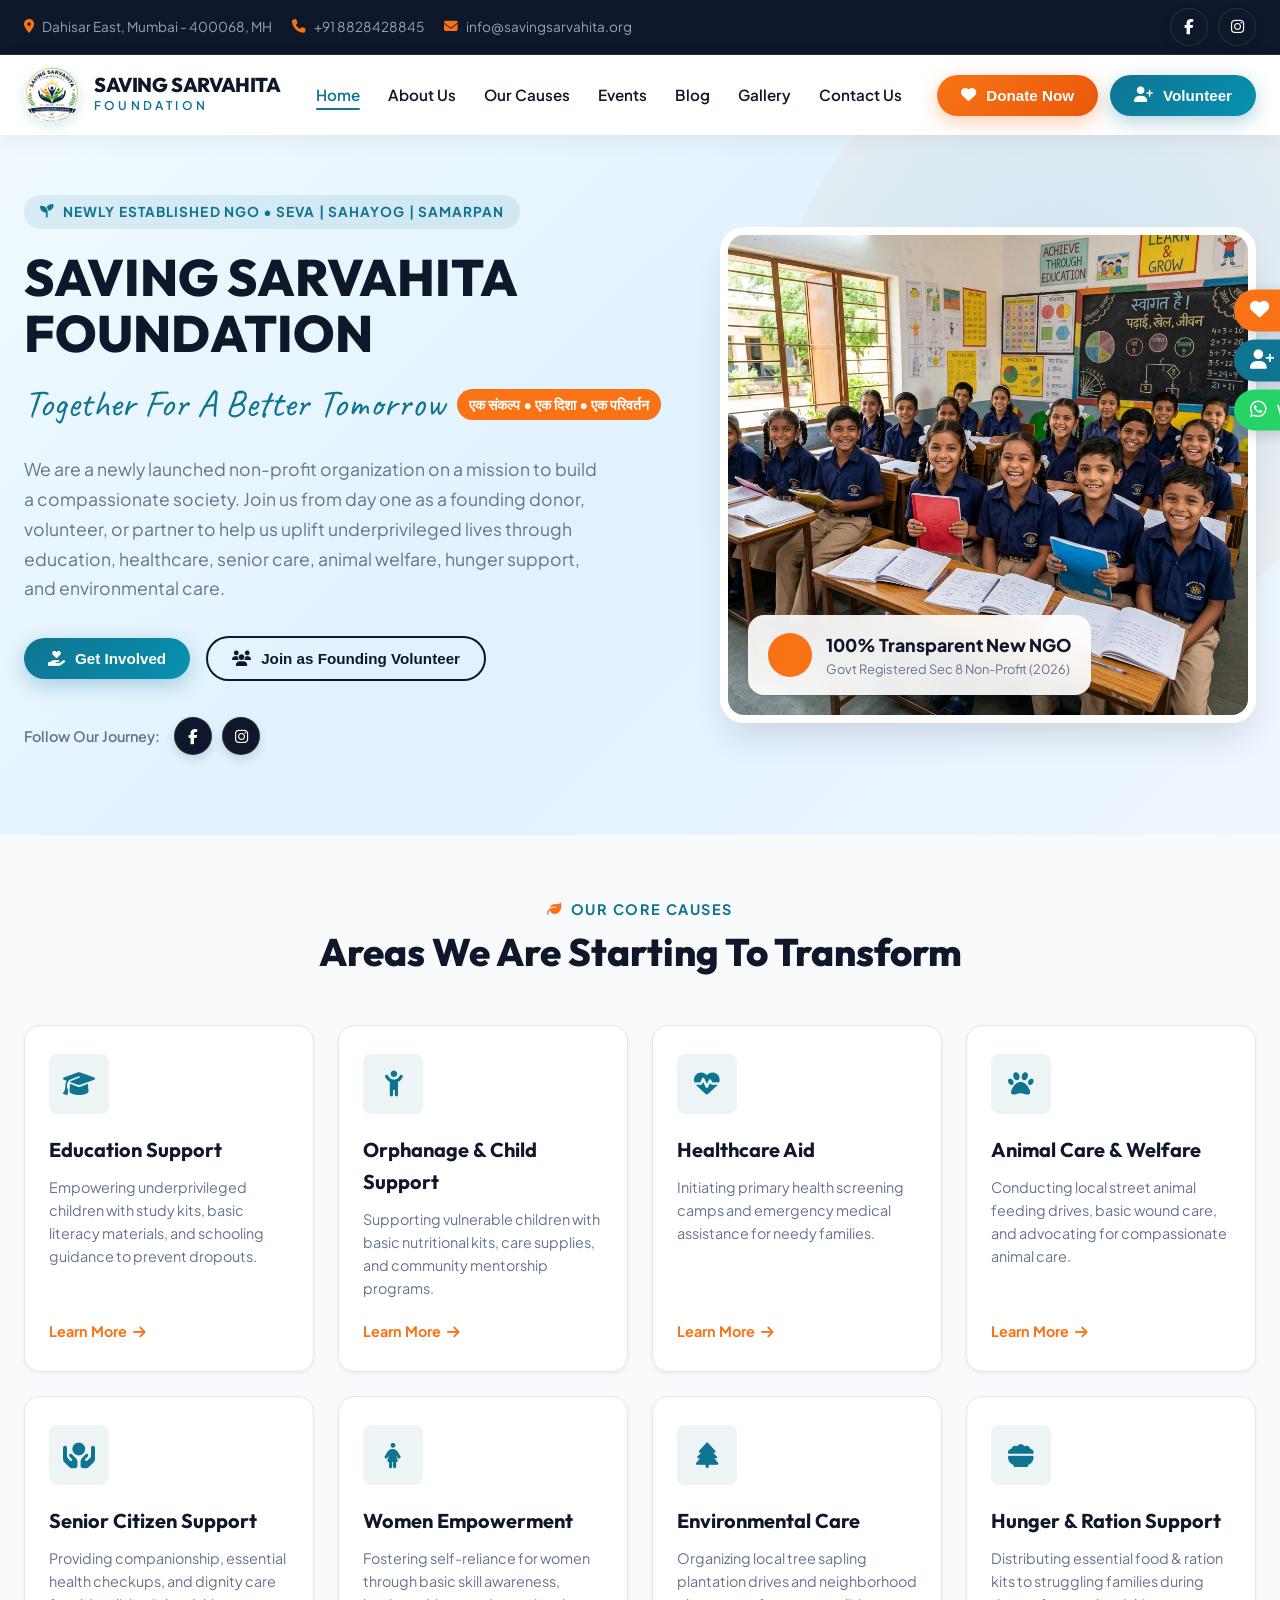
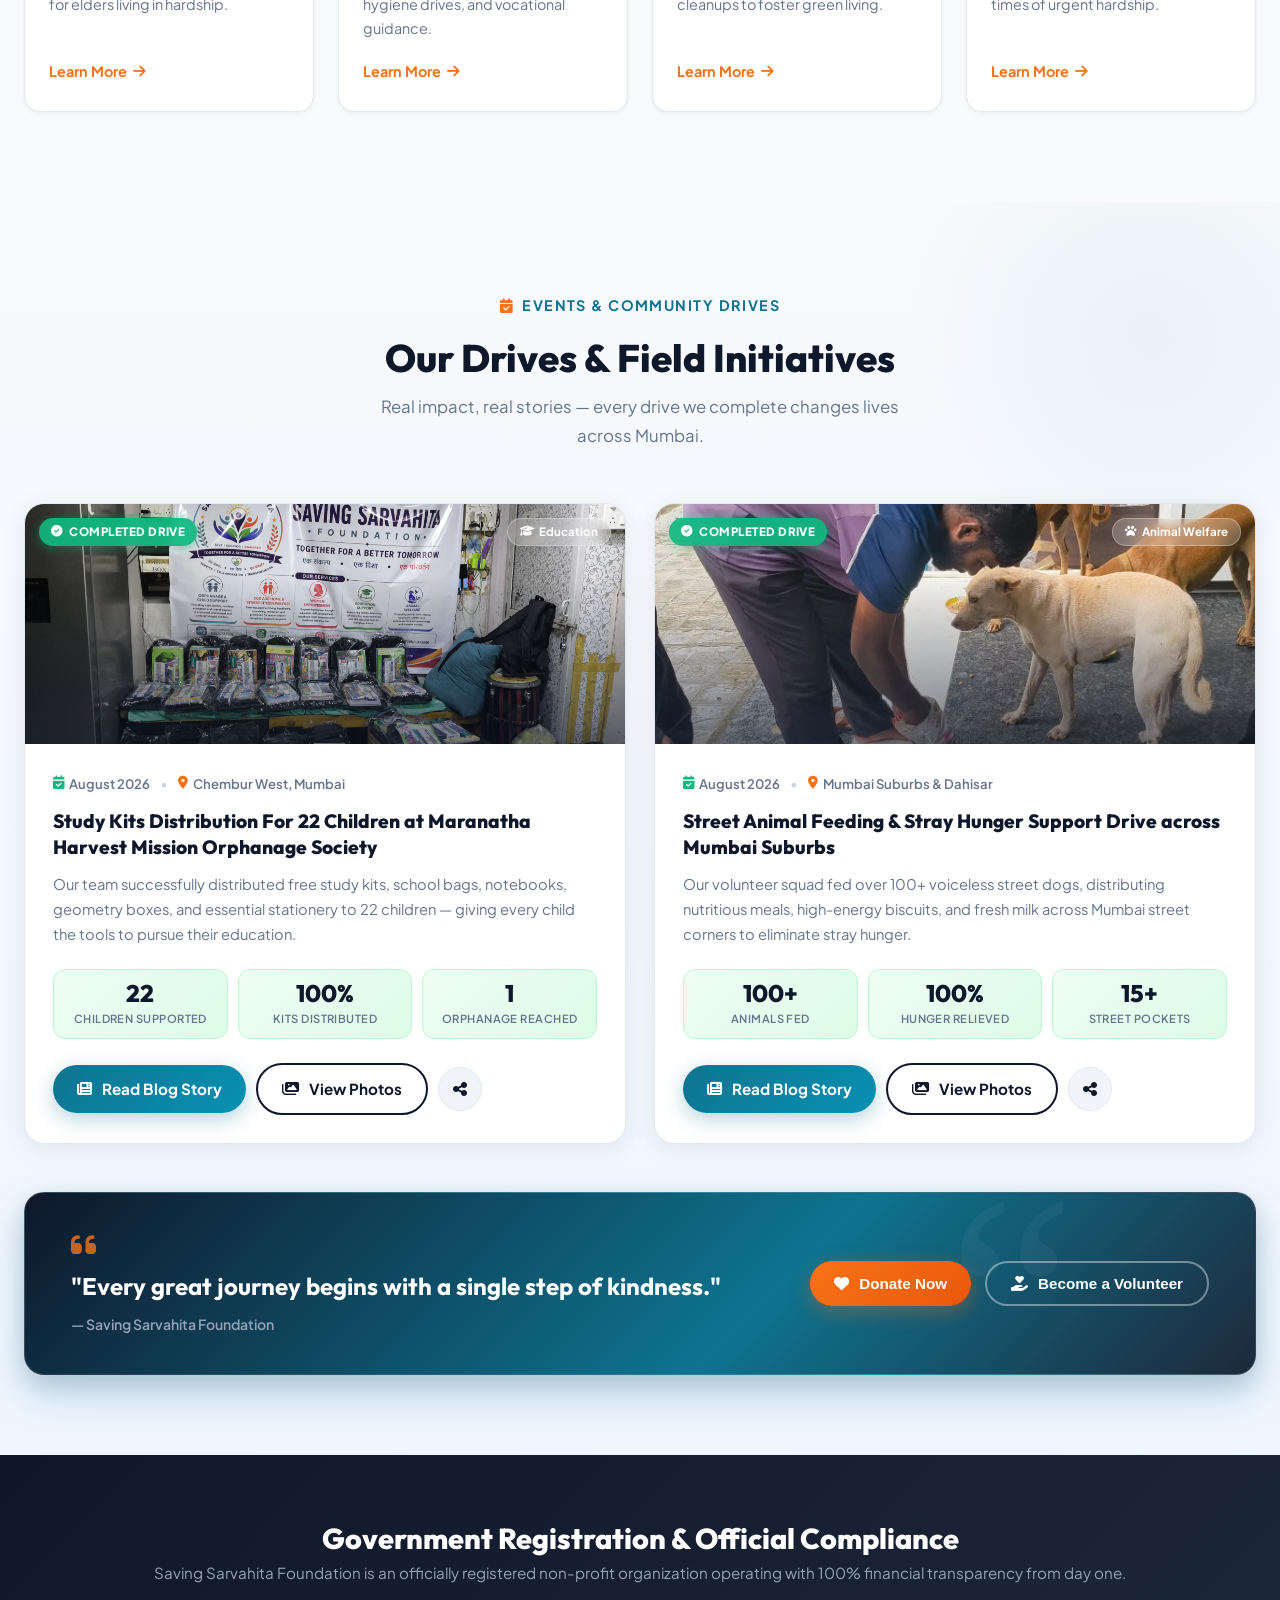
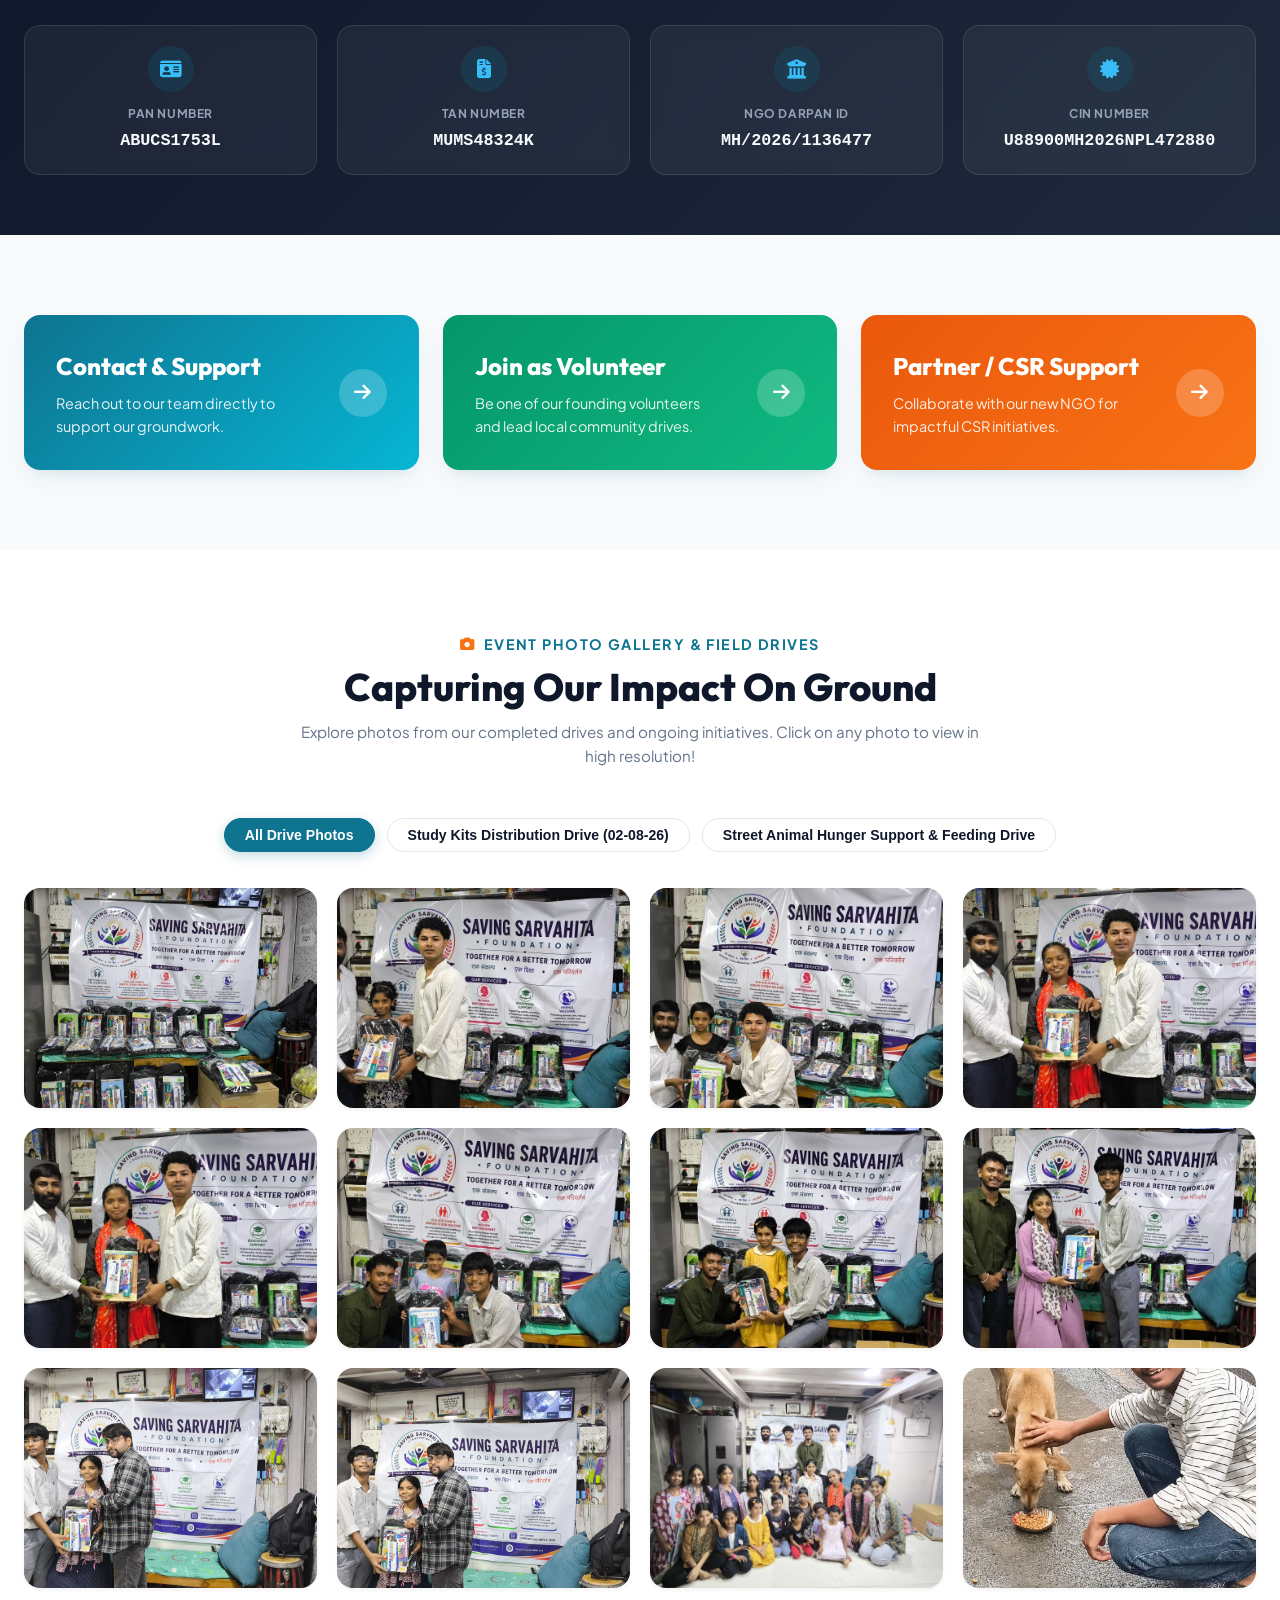
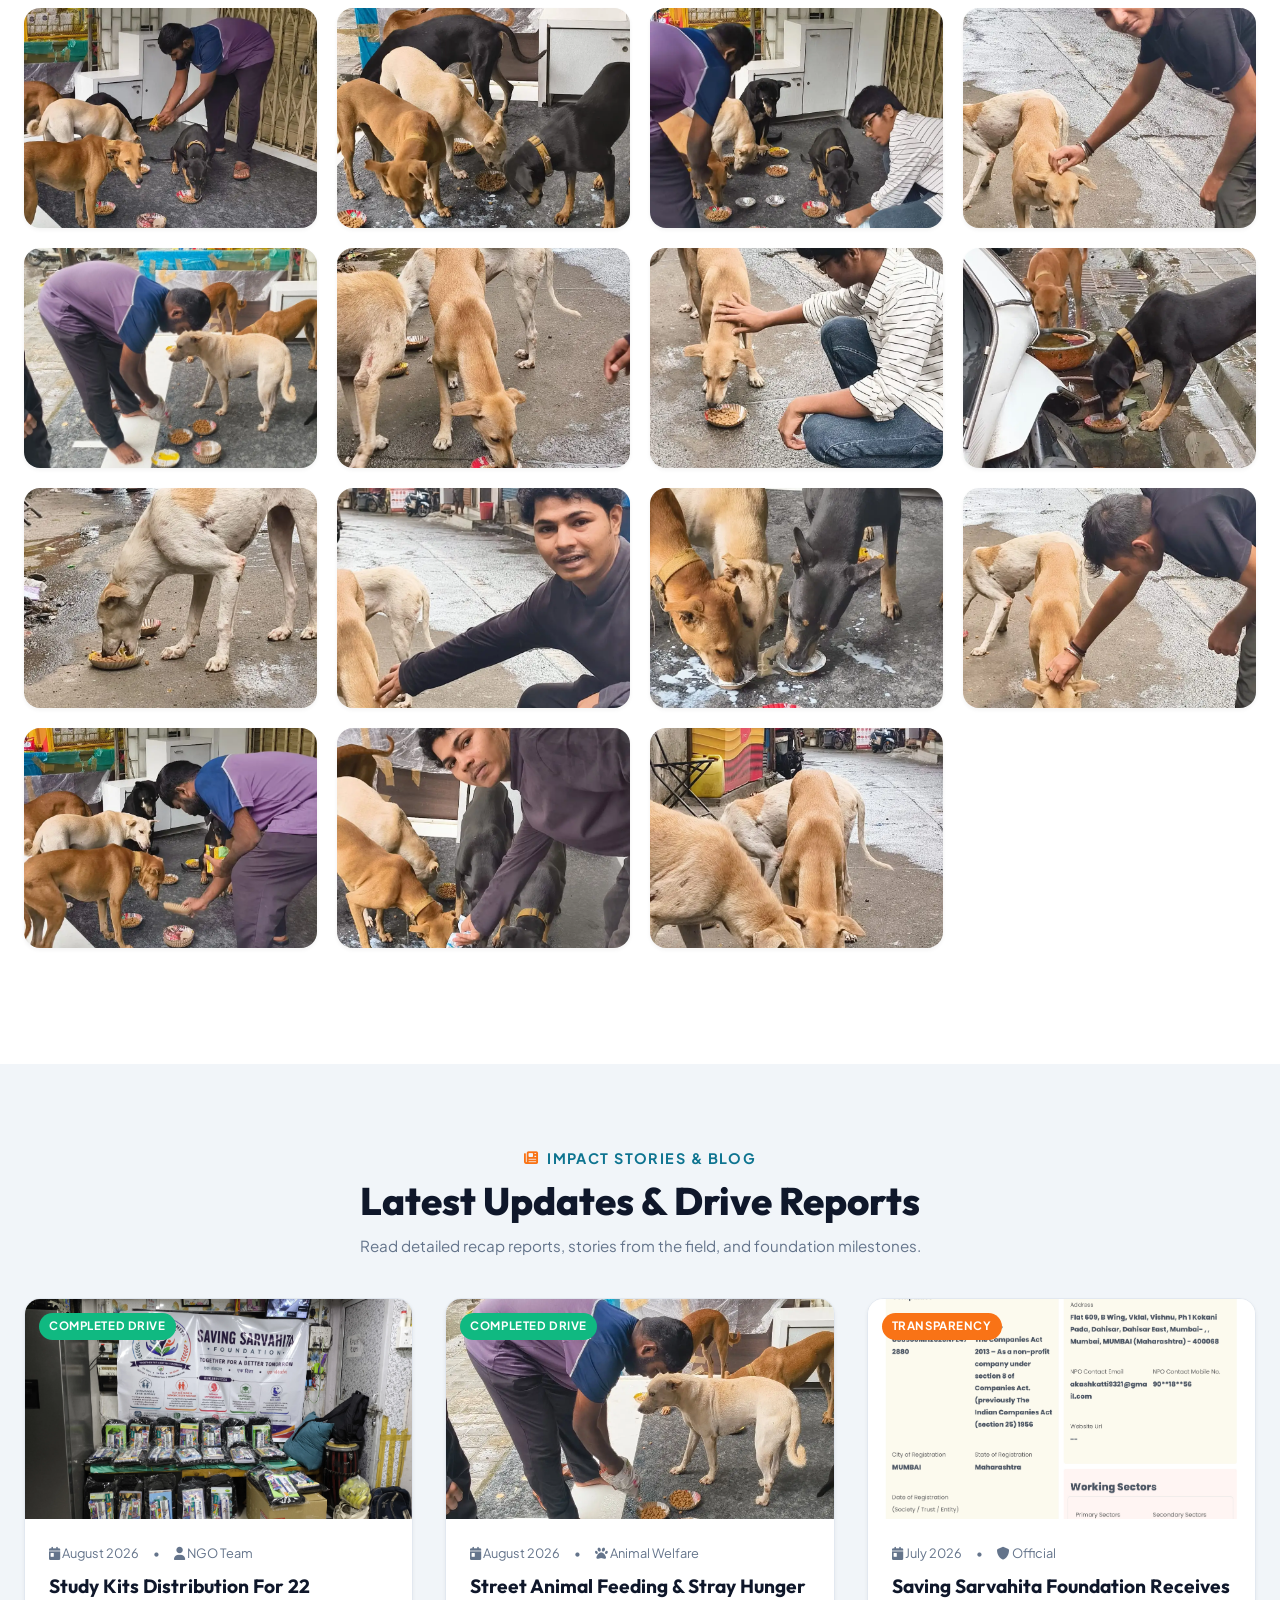
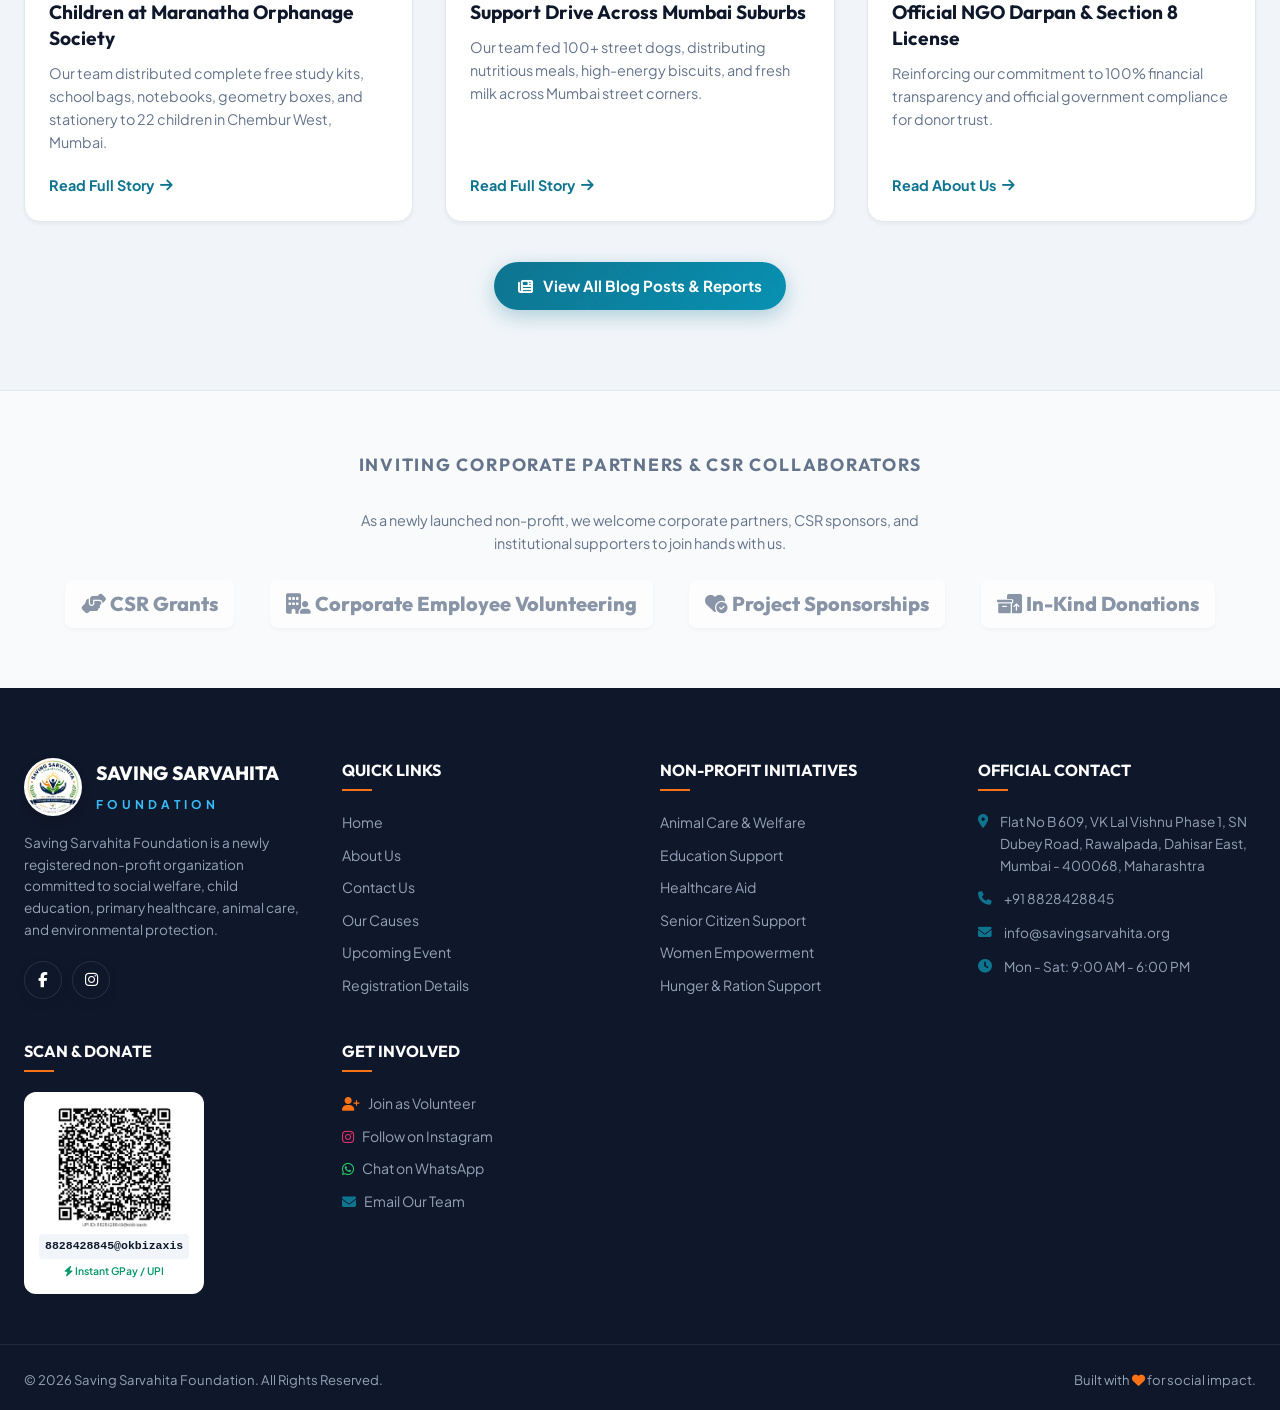
==== index.html @ 07dba417 "Update payment QR codes with GPay priority and add volunteer showcase on about page" ====
<!DOCTYPE html>
<html lang="en">
<head>
  <meta charset="UTF-8">
  <meta name="viewport" content="width=device-width, initial-scale=1.0">
  <title>Saving Sarvahita Foundation | Newly Established NGO in Mumbai</title>
  <meta name="description" content="Saving Sarvahita Foundation is a newly established non-profit organization dedicated to Child Education, Healthcare, Animal Welfare, Senior Care, and Women Empowerment.">
  <meta name="keywords" content="New NGO Mumbai, Saving Sarvahita Foundation, Animal Care, Child Education, Healthcare Aid, Charity India, Donate NGO">
  
  <!-- Favicon & Social Share Icons -->
  <link rel="icon" type="image/png" sizes="32x32" href="assets/logo-png.png">
  <link rel="icon" type="image/png" sizes="16x16" href="assets/logo-png.png">
  <link rel="shortcut icon" type="image/png" href="assets/logo-png.png">
  <link rel="apple-touch-icon" sizes="180x180" href="assets/logo-png.png">
  <meta property="og:image" content="assets/logo-png.png">
  <meta name="twitter:image" content="assets/logo-png.png">
  <link rel="stylesheet" href="https://cdnjs.cloudflare.com/ajax/libs/font-awesome/6.5.1/css/all.min.css">
  <link rel="stylesheet" href="style.css">
</head>
<body>

  <!-- Top Utility Header Bar -->
  <header class="top-bar">
    <div class="top-bar-container">
      <div class="top-bar-left">
        <div class="top-bar-item">
          <i class="fa-solid fa-location-dot"></i>
          <span>Dahisar East, Mumbai - 400068, MH</span>
        </div>
        <div class="top-bar-item">
          <i class="fa-solid fa-phone"></i>
          <a href="tel:8828428845">+91 8828428845</a>
        </div>
        <div class="top-bar-item">
          <i class="fa-solid fa-envelope"></i>
          <a href="mailto:info@savingsarvahita.org">info@savingsarvahita.org</a>
        </div>
      </div>
      <div class="top-bar-right">
        <div class="social-links">
          <a href="https://www.facebook.com/share/17wpyM5cB3/" target="_blank" aria-label="Facebook"><i class="fa-brands fa-facebook-f"></i></a>
          <a href="https://www.instagram.com/savingsarvahitafoundation" target="_blank" aria-label="Instagram"><i class="fa-brands fa-instagram"></i></a>
        </div>
      </div>
    </div>
  </header>

  <!-- Main Navigation Header -->
  <nav class="main-header">
    <div class="header-container">
      <a href="#home" class="logo-brand">
        <img src="assets/logo-png.png" alt="Saving Sarvahita Foundation Logo" class="logo-img">
        <div class="logo-text-group">
          <span class="logo-title">SAVING SARVAHITA</span>
          <span class="logo-subtitle">F O U N D A T I O N</span>
        </div>
      </a>

      <ul class="nav-menu" id="navMenu">
        <li><a href="index.html" class="nav-link active">Home</a></li>
        <li><a href="about.html" class="nav-link">About Us</a></li>
        <li><a href="#causes" class="nav-link">Our Causes</a></li>
        <li><a href="#campaigns" class="nav-link">Events</a></li>
        <li><a href="blog.html" class="nav-link">Blog</a></li>
        <li><a href="gallery.html" class="nav-link">Gallery</a></li>
        <li><a href="contact.html" class="nav-link">Contact Us</a></li>
        <li class="mobile-cta-wrapper">
          <div class="mobile-menu-cta">
            <button class="btn btn-orange trigger-donate" style="width: 100%; justify-content: center;">
              <i class="fa-solid fa-heart"></i> Donate Now
            </button>
            <button class="btn btn-teal trigger-volunteer" style="width: 100%; justify-content: center;">
              <i class="fa-solid fa-user-plus"></i> Volunteer
            </button>
          </div>
        </li>
      </ul>

      <div class="nav-actions">
        <button class="btn btn-orange trigger-donate">
          <i class="fa-solid fa-heart"></i> Donate Now
        </button>
        <button class="btn btn-teal trigger-volunteer">
          <i class="fa-solid fa-user-plus"></i> Volunteer
        </button>
        <div class="mobile-toggle" id="mobileToggle">
          <i class="fa-solid fa-bars"></i>
        </div>
      </div>
    </div>
  </nav>

  <!-- Floating Right Action Widgets -->
  <aside class="quick-widgets">
    <div class="quick-widget-item donate-widget trigger-donate">
      <i class="fa-solid fa-heart"></i>
      <span>Donate</span>
    </div>
    <div class="quick-widget-item volunteer-widget trigger-volunteer">
      <i class="fa-solid fa-user-plus"></i>
      <span>Volunteer</span>
    </div>
    <a href="https://wa.me/918828428845?text=Hello%20Saving%20Sarvahita%20Foundation" target="_blank" class="quick-widget-item whatsapp-widget">
      <i class="fa-brands fa-whatsapp"></i>
      <span>WhatsApp Us</span>
    </a>
  </aside>

  <!-- HERO SECTION -->
  <section class="hero" id="home">
    <div class="hero-background-shape"></div>
    <div class="hero-container">
      <div class="hero-content">
        <div class="hero-motto-badge">
          <i class="fa-solid fa-seedling"></i> NEWLY ESTABLISHED NGO • SEVA | SAHAYOG | SAMARPAN
        </div>
        <h1 class="hero-title">SAVING SARVAHITA FOUNDATION</h1>
        <div class="hero-tagline">
          Together For A Better Tomorrow
          <span class="hindi-tagline">एक संकल्प • एक दिशा • एक परिवर्तन</span>
        </div>
        <p class="hero-desc">
          We are a newly launched non-profit organization on a mission to build a compassionate society. Join us from day one as a founding donor, volunteer, or partner to help us uplift underprivileged lives through education, healthcare, senior care, animal welfare, hunger support, and environmental care.
        </p>
        <div class="hero-actions">
          <button class="btn btn-teal trigger-volunteer">
            <i class="fa-solid fa-hand-holding-heart"></i> Get Involved
          </button>
          <button class="btn btn-outline trigger-volunteer">
            <i class="fa-solid fa-users"></i> Join as Founding Volunteer
          </button>
        </div>
        <div class="hero-social">
          <span>Follow Our Journey:</span>
          <div class="social-links" style="display: inline-flex;">
            <a href="https://www.facebook.com/share/17wpyM5cB3/" target="_blank" aria-label="Facebook"><i class="fa-brands fa-facebook-f"></i></a>
            <a href="https://www.instagram.com/savingsarvahitafoundation" target="_blank" aria-label="Instagram"><i class="fa-brands fa-instagram"></i></a>
          </div>
        </div>
      </div>

      <div class="hero-media">
        <div class="hero-img-card">
          <img src="assets/education.png" alt="Saving Sarvahita Foundation Launch Initiative">
          <div class="hero-badge-overlay">
            <div class="hero-badge-icon">
              <i class="fa-solid fa-hands-holding-heart"></i>
            </div>
            <div class="hero-badge-text">
              <h4>100% Transparent New NGO</h4>
              <p>Govt Registered Sec 8 Non-Profit (2026)</p>
            </div>
          </div>
        </div>
      </div>
    </div>
  </section>





  <!-- OUR CAUSES SECTION -->
  <section class="causes-section" id="causes">
    <div class="causes-container">
      <div class="section-header">
        <div class="section-tag">
          <i class="fa-solid fa-leaf"></i> OUR CORE CAUSES
        </div>
        <h2 class="section-title">Areas We Are Starting To Transform</h2>
      </div>

      <div class="causes-grid">
        <div class="cause-card">
          <div class="cause-icon">
            <i class="fa-solid fa-graduation-cap"></i>
          </div>
          <h3 class="cause-title">Education Support</h3>
          <p class="cause-desc">Empowering underprivileged children with study kits, basic literacy materials, and schooling guidance to prevent dropouts.</p>
          <a class="cause-link trigger-cause-details" data-cause="education">Learn More <i class="fa-solid fa-arrow-right"></i></a>
        </div>

        <div class="cause-card">
          <div class="cause-icon">
            <i class="fa-solid fa-child-reaching"></i>
          </div>
          <h3 class="cause-title">Orphanage & Child Support</h3>
          <p class="cause-desc">Supporting vulnerable children with basic nutritional kits, care supplies, and community mentorship programs.</p>
          <a class="cause-link trigger-cause-details" data-cause="child">Learn More <i class="fa-solid fa-arrow-right"></i></a>
        </div>

        <div class="cause-card">
          <div class="cause-icon">
            <i class="fa-solid fa-heart-pulse"></i>
          </div>
          <h3 class="cause-title">Healthcare Aid</h3>
          <p class="cause-desc">Initiating primary health screening camps and emergency medical assistance for needy families.</p>
          <a class="cause-link trigger-cause-details" data-cause="health">Learn More <i class="fa-solid fa-arrow-right"></i></a>
        </div>

        <div class="cause-card">
          <div class="cause-icon">
            <i class="fa-solid fa-paw"></i>
          </div>
          <h3 class="cause-title">Animal Care & Welfare</h3>
          <p class="cause-desc">Conducting local street animal feeding drives, basic wound care, and advocating for compassionate animal care.</p>
          <a class="cause-link trigger-cause-details" data-cause="animal">Learn More <i class="fa-solid fa-arrow-right"></i></a>
        </div>

        <div class="cause-card">
          <div class="cause-icon">
            <i class="fa-solid fa-hands-holding-circle"></i>
          </div>
          <h3 class="cause-title">Senior Citizen Support</h3>
          <p class="cause-desc">Providing companionship, essential health checkups, and dignity care for elders living in hardship.</p>
          <a class="cause-link trigger-cause-details" data-cause="senior">Learn More <i class="fa-solid fa-arrow-right"></i></a>
        </div>

        <div class="cause-card">
          <div class="cause-icon">
            <i class="fa-solid fa-person-dress"></i>
          </div>
          <h3 class="cause-title">Women Empowerment</h3>
          <p class="cause-desc">Fostering self-reliance for women through basic skill awareness, hygiene drives, and vocational guidance.</p>
          <a class="cause-link trigger-cause-details" data-cause="women">Learn More <i class="fa-solid fa-arrow-right"></i></a>
        </div>

        <div class="cause-card">
          <div class="cause-icon">
            <i class="fa-solid fa-tree"></i>
          </div>
          <h3 class="cause-title">Environmental Care</h3>
          <p class="cause-desc">Organizing local tree sapling plantation drives and neighborhood cleanups to foster green living.</p>
          <a class="cause-link trigger-cause-details" data-cause="environment">Learn More <i class="fa-solid fa-arrow-right"></i></a>
        </div>

        <div class="cause-card">
          <div class="cause-icon">
            <i class="fa-solid fa-bowl-food"></i>
          </div>
          <h3 class="cause-title">Hunger & Ration Support</h3>
          <p class="cause-desc">Distributing essential food & ration kits to struggling families during times of urgent hardship.</p>
          <a class="cause-link trigger-cause-details" data-cause="relief">Learn More <i class="fa-solid fa-arrow-right"></i></a>
        </div>
      </div>
    </div>
  </section>

  <!-- EVENTS & DRIVES SECTION — PREMIUM REDESIGN -->
  <section class="events-section-premium" id="campaigns">
    <div class="events-section-inner">

      <!-- Section Header -->
      <div class="events-header">
        <div class="section-tag">
          <i class="fa-solid fa-calendar-check"></i> EVENTS & COMMUNITY DRIVES
        </div>
        <h2 class="section-title" style="margin-top: 10px;">Our Drives & Field Initiatives</h2>
        <p class="events-header-sub">Real impact, real stories — every drive we complete changes lives across Mumbai.</p>
      </div>

      <!-- Event Cards Grid -->
      <div class="events-premium-grid">

        <!-- COMPLETED EVENT CARD -->
        <article class="ep-card ep-card--completed">
          <div class="ep-card-banner">
            <img src="assets/Study Kits Distribution - 02-08-26/IMG_20260802_133026.jpg.webp" alt="Study Kit Distribution Drive at Maranatha Orphanage">
            <div class="ep-card-banner-overlay"></div>
            <div class="ep-card-status ep-status--completed">
              <i class="fa-solid fa-circle-check"></i> Completed Drive
            </div>
            <div class="ep-card-category-pill">
              <i class="fa-solid fa-graduation-cap"></i> Education
            </div>
          </div>

          <div class="ep-card-body">
            <div class="ep-card-meta-row">
              <span class="ep-meta-item">
                <i class="fa-solid fa-calendar-check" style="color: #10B981;"></i>
                August 2026
              </span>
              <span class="ep-meta-divider">•</span>
              <span class="ep-meta-item">
                <i class="fa-solid fa-location-dot" style="color: #F97316;"></i>
                Chembur West, Mumbai
              </span>
            </div>

            <h3 class="ep-card-title">Study Kits Distribution For 22 Children at Maranatha Harvest Mission Orphanage Society</h3>

            <p class="ep-card-desc">Our team successfully distributed free study kits, school bags, notebooks, geometry boxes, and essential stationery to 22 children — giving every child the tools to pursue their education.</p>

            <!-- Impact Numbers -->
            <div class="ep-impact-row">
              <div class="ep-impact-chip">
                <span class="ep-impact-num">22</span>
                <span class="ep-impact-lbl">Children Supported</span>
              </div>
              <div class="ep-impact-chip">
                <span class="ep-impact-num">100%</span>
                <span class="ep-impact-lbl">Kits Distributed</span>
              </div>
              <div class="ep-impact-chip">
                <span class="ep-impact-num">1</span>
                <span class="ep-impact-lbl">Orphanage Reached</span>
              </div>
            </div>

            <div class="ep-card-actions">
              <a href="blog-study-kits-maranatha.html" class="btn btn-teal">
                <i class="fa-solid fa-newspaper"></i> Read Blog Story
              </a>
              <a href="#gallery" class="btn btn-outline">
                <i class="fa-solid fa-images"></i> View Photos
              </a>
              <button class="ep-share-btn" onclick="navigator.clipboard.writeText(window.location.origin + '/blog-study-kits-maranatha.html'); alert('Event blog link copied!');">
                <i class="fa-solid fa-share-nodes"></i>
              </button>
            </div>
          </div>
        </article>

        <!-- COMPLETED EVENT CARD: ANIMAL FEEDING & HUNGER SUPPORT -->
        <article class="ep-card ep-card--completed">
          <div class="ep-card-banner">
            <img src="assets/AnimalFeeding/51592ec9-a363-4685-bce1-e4bc85e2571c.webp" alt="Street Animal Hunger Support & Feeding Drive Across Mumbai Suburbs">
            <div class="ep-card-banner-overlay"></div>
            <div class="ep-card-status ep-status--completed">
              <i class="fa-solid fa-circle-check"></i> Completed Drive
            </div>
            <div class="ep-card-category-pill">
              <i class="fa-solid fa-paw"></i> Animal Welfare
            </div>
          </div>

          <div class="ep-card-body">
            <div class="ep-card-meta-row">
              <span class="ep-meta-item">
                <i class="fa-solid fa-calendar-check" style="color: #10B981;"></i>
                August 2026
              </span>
              <span class="ep-meta-divider">•</span>
              <span class="ep-meta-item">
                <i class="fa-solid fa-location-dot" style="color: #F97316;"></i>
                Mumbai Suburbs & Dahisar
              </span>
            </div>

            <h3 class="ep-card-title">Street Animal Feeding & Stray Hunger Support Drive across Mumbai Suburbs</h3>

            <p class="ep-card-desc">Our volunteer squad fed over 100+ voiceless street dogs, distributing nutritious meals, high-energy biscuits, and fresh milk across Mumbai street corners to eliminate stray hunger.</p>

            <!-- Impact Numbers -->
            <div class="ep-impact-row">
              <div class="ep-impact-chip">
                <span class="ep-impact-num">100+</span>
                <span class="ep-impact-lbl">Animals Fed</span>
              </div>
              <div class="ep-impact-chip">
                <span class="ep-impact-num">100%</span>
                <span class="ep-impact-lbl">Hunger Relieved</span>
              </div>
              <div class="ep-impact-chip">
                <span class="ep-impact-num">15+</span>
                <span class="ep-impact-lbl">Street Pockets</span>
              </div>
            </div>

            <div class="ep-card-actions">
              <a href="blog-animal-feeding-hunger-support.html" class="btn btn-teal">
                <i class="fa-solid fa-newspaper"></i> Read Blog Story
              </a>
              <a href="#gallery" class="btn btn-outline">
                <i class="fa-solid fa-images"></i> View Photos
              </a>
              <button class="ep-share-btn" onclick="navigator.clipboard.writeText(window.location.origin + '/blog-animal-feeding-hunger-support.html'); alert('Event blog link copied!');">
                <i class="fa-solid fa-share-nodes"></i>
              </button>
            </div>
          </div>
        </article>

      </div>

      <!-- Bottom Quote Banner -->
      <div class="events-quote-banner">
        <div class="events-quote-text">
          <i class="fa-solid fa-quote-left events-quote-icon"></i>
          <p>"Every great journey begins with a single step of kindness."</p>
          <span>— Saving Sarvahita Foundation</span>
        </div>
        <div class="events-quote-cta">
          <button class="btn btn-orange trigger-donate"><i class="fa-solid fa-heart"></i> Donate Now</button>
          <button class="btn btn-outline-white trigger-volunteer"><i class="fa-solid fa-hand-holding-heart"></i> Become a Volunteer</button>
        </div>
      </div>

    </div>
  </section>

  <!-- OFFICIAL GOVT REGISTRATION & TRANSPARENCY SECTION -->
  <section class="reg-section" id="credentials">
    <div class="reg-container">
      <div class="reg-header">
        <h3>Government Registration & Official Compliance</h3>
        <p>Saving Sarvahita Foundation is an officially registered non-profit organization operating with 100% financial transparency from day one.</p>
      </div>

      <div class="reg-grid">
        <div class="reg-card">
          <div class="reg-icon">
            <i class="fa-solid fa-id-card"></i>
          </div>
          <div class="reg-label">PAN NUMBER</div>
          <div class="reg-value">ABUCS1753L</div>
        </div>

        <div class="reg-card">
          <div class="reg-icon">
            <i class="fa-solid fa-file-invoice-dollar"></i>
          </div>
          <div class="reg-label">TAN NUMBER</div>
          <div class="reg-value">MUMS48324K</div>
        </div>

        <div class="reg-card">
          <div class="reg-icon">
            <i class="fa-solid fa-building-columns"></i>
          </div>
          <div class="reg-label">NGO DARPAN ID</div>
          <div class="reg-value">MH/2026/1136477</div>
        </div>

        <div class="reg-card">
          <div class="reg-icon">
            <i class="fa-solid fa-certificate"></i>
          </div>
          <div class="reg-label">CIN NUMBER</div>
          <div class="reg-value">U88900MH2026NPL472880</div>
        </div>
      </div>
    </div>
  </section>



  <!-- GET INVOLVED SECTION -->
  <section class="get-involved-section">
    <div class="get-involved-grid">
      <div class="action-card card-teal" onclick="document.getElementById('contact').scrollIntoView({behavior:'smooth'});">
        <div class="action-info">
          <h3>Contact & Support</h3>
          <p>Reach out to our team directly to support our groundwork.</p>
        </div>
        <div class="action-btn-circle">
          <i class="fa-solid fa-arrow-right"></i>
        </div>
      </div>

      <div class="action-card card-green trigger-volunteer">
        <div class="action-info">
          <h3>Join as Volunteer</h3>
          <p>Be one of our founding volunteers and lead local community drives.</p>
        </div>
        <div class="action-btn-circle">
          <i class="fa-solid fa-arrow-right"></i>
        </div>
      </div>

      <div class="action-card card-orange" onclick="document.getElementById('contact').scrollIntoView({behavior:'smooth'});">
        <div class="action-info">
          <h3>Partner / CSR Support</h3>
          <p>Collaborate with our new NGO for impactful CSR initiatives.</p>
        </div>
        <div class="action-btn-circle">
          <i class="fa-solid fa-arrow-right"></i>
        </div>
      </div>
    </div>
  </section>

  <!-- EVENT PHOTO GALLERY SECTION -->
  <section class="gallery-section" id="gallery">
    <div class="gallery-container">
      <div class="section-header">
        <div class="section-tag">
          <i class="fa-solid fa-camera"></i> EVENT PHOTO GALLERY & FIELD DRIVES
        </div>
        <h2 class="section-title">Capturing Our Impact On Ground</h2>
        <p style="color: #64748B; font-size: 0.95rem; margin-top: 10px;">Explore photos from our completed drives and ongoing initiatives. Click on any photo to view in high resolution!</p>
      </div>

      <!-- Gallery Category Filter Tabs -->
      <div class="gallery-filters">
        <button class="gallery-filter-btn active" data-filter="all">All Drive Photos</button>
        <button class="gallery-filter-btn" data-filter="study-kits">Study Kits Distribution Drive (02-08-26)</button>
        <button class="gallery-filter-btn" data-filter="hunger-support">Street Animal Hunger Support & Feeding Drive</button>
      </div>

      <!-- Gallery Grid -->
      <div class="gallery-grid">
        
        <div class="gallery-item" data-category="study-kits">
          <img src="assets/Study Kits Distribution - 02-08-26/IMG_20260802_133026.jpg.webp" alt="Study Kit Distribution Ceremony For 22 Children">
          <div class="gallery-overlay">
            <h4>Study Kit Distribution Ceremony</h4>
            <p>22 Children at Maranatha Orphanage Society (02-08-26)</p>
          </div>
        </div>

        <div class="gallery-item" data-category="study-kits">
          <img src="assets/Study Kits Distribution - 02-08-26/IMG_20260802_133114.jpg.webp" alt="Students Receiving Free School Bags & Kits">
          <div class="gallery-overlay">
            <h4>School Bags & Supplies Handover</h4>
            <p>Empowering 22 Young Minds with Learning Tools</p>
          </div>
        </div>

        <div class="gallery-item" data-category="study-kits">
          <img src="assets/Study Kits Distribution - 02-08-26/IMG_20260802_133250.jpg.webp" alt="Notebooks & Stationery Kits Distribution">
          <div class="gallery-overlay">
            <h4>Notebooks & Stationery Kits</h4>
            <p>Maranatha Harvest Mission Orphanage Drive</p>
          </div>
        </div>

        <div class="gallery-item" data-category="study-kits">
          <img src="assets/Study Kits Distribution - 02-08-26/IMG_20260802_133426.jpg.webp" alt="Volunteers Interacting with Children">
          <div class="gallery-overlay">
            <h4>Mentorship & Interaction</h4>
            <p>Inspiring Children to Pursue Education</p>
          </div>
        </div>

        <div class="gallery-item" data-category="study-kits">
          <img src="assets/Study Kits Distribution - 02-08-26/IMG_20260802_133427.jpg.webp" alt="Distributing School Supplies to Children">
          <div class="gallery-overlay">
            <h4>Free Learning Supplies Handover</h4>
            <p>Chembur West, Mumbai Drive</p>
          </div>
        </div>

        <div class="gallery-item" data-category="study-kits">
          <img src="assets/Study Kits Distribution - 02-08-26/IMG_20260802_133509.jpg.webp" alt="Children Smiling with New Study Kits">
          <div class="gallery-overlay">
            <h4>Happy Smiles & Learning Hope</h4>
            <p>Study Kit Distribution Drive, Mumbai</p>
          </div>
        </div>

        <div class="gallery-item" data-category="study-kits">
          <img src="assets/Study Kits Distribution - 02-08-26/IMG_20260802_133526.jpg.webp" alt="Children Showing New Notebooks & Bags">
          <div class="gallery-overlay">
            <h4>Joy of Education</h4>
            <p>22 Children Supported at Orphanage</p>
          </div>
        </div>

        <div class="gallery-item" data-category="study-kits">
          <img src="assets/Study Kits Distribution - 02-08-26/IMG_20260802_133540.jpg.webp" alt="Distributing Writing Pads & Geometry Boxes">
          <div class="gallery-overlay">
            <h4>Geometry Boxes & Pens Handover</h4>
            <p>Complete Study Kits Package</p>
          </div>
        </div>

        <div class="gallery-item" data-category="study-kits">
          <img src="assets/Study Kits Distribution - 02-08-26/IMG_20260802_133731.jpg.webp" alt="Volunteers Distributing Educational Materials">
          <div class="gallery-overlay">
            <h4>Volunteers in Action</h4>
            <p>Saving Sarvahita Foundation Team Drive</p>
          </div>
        </div>

        <div class="gallery-item" data-category="study-kits">
          <img src="assets/Study Kits Distribution - 02-08-26/IMG_20260802_133733.jpg.webp" alt="Group Photo with Children & Team">
          <div class="gallery-overlay">
            <h4>Group Photo with Children & NGO Team</h4>
            <p>Chembur West, Mumbai Drive Highlights</p>
          </div>
        </div>

        <div class="gallery-item" data-category="study-kits">
          <img src="assets/Study Kits Distribution - 02-08-26/IMG_20260802_133954.jpg.webp" alt="Full Study Kit Package Distribution">
          <div class="gallery-overlay">
            <h4>Complete Study Kit Handover</h4>
            <p>Stationery, Bags, Notebooks & Geometry Boxes</p>
          </div>
        </div>

        <!-- Real Event Photos from Street Animal Hunger Support & Feeding Drive -->
        <div class="gallery-item" data-category="hunger-support">
          <img src="assets/AnimalFeeding/000e0d9e-a153-4bce-9d0d-96ba43e60437.webp" alt="Volunteer feeding nutritious meal bowls to stray dog">
          <div class="gallery-overlay">
            <h4>Compassionate Care</h4>
            <p>Volunteer feeding nutritious meal bowl to stray dog</p>
          </div>
        </div>

        <div class="gallery-item" data-category="hunger-support">
          <img src="assets/AnimalFeeding/03a5b382-3bcd-49c3-8aa3-b3942dc67203.webp" alt="Serving food bowls and biscuits to local dogs">
          <div class="gallery-overlay">
            <h4>Street Feeding Drive</h4>
            <p>Serving nutritious food bowls and biscuits to local dogs</p>
          </div>
        </div>

        <div class="gallery-item" data-category="hunger-support">
          <img src="assets/AnimalFeeding/09acee4c-9a32-47cb-a488-f83df2a430cf.webp" alt="Wholesome meals and milk for street animals">
          <div class="gallery-overlay">
            <h4>Community Pack Nourishment</h4>
            <p>Providing wholesome meals and fresh milk for street animals</p>
          </div>
        </div>

        <div class="gallery-item" data-category="hunger-support">
          <img src="assets/AnimalFeeding/296e0c4e-782a-4ec6-93cf-6ad226c98084.webp" alt="Saving Sarvahita team feeding hungry strays in Mumbai">
          <div class="gallery-overlay">
            <h4>Volunteer Dedication</h4>
            <p>Saving Sarvahita team feeding hungry strays in Mumbai streets</p>
          </div>
        </div>

        <div class="gallery-item" data-category="hunger-support">
          <img src="assets/AnimalFeeding/391e3f69-d744-47ce-94a1-414fcadf3042.webp" alt="Interacting and caring for street animals with love">
          <div class="gallery-overlay">
            <h4>Gentle Companionship</h4>
            <p>Interacting and caring for street animals with love</p>
          </div>
        </div>

        <div class="gallery-item" data-category="hunger-support">
          <img src="assets/AnimalFeeding/51592ec9-a363-4685-bce1-e4bc85e2571c.webp" alt="Distributing hygienic food and biscuits in neighborhoods">
          <div class="gallery-overlay">
            <h4>Nourishing Street Lives</h4>
            <p>Distributing hygienic food bowls and biscuits in neighborhoods</p>
          </div>
        </div>

        <div class="gallery-item" data-category="hunger-support">
          <img src="assets/AnimalFeeding/58f0126e-cf0f-4783-993c-ea9e169a2521.webp" alt="Ensuring hungry stray animals receive fresh nutrition">
          <div class="gallery-overlay">
            <h4>Healthy Meals for Dogs</h4>
            <p>Ensuring hungry stray animals receive fresh nutrition</p>
          </div>
        </div>

        <div class="gallery-item" data-category="hunger-support">
          <img src="assets/AnimalFeeding/89b58c76-07f5-485c-8489-597cdad322e8.webp" alt="Serving daily meals to stray dogs across suburbs">
          <div class="gallery-overlay">
            <h4>Street Hunger Relief</h4>
            <p>Serving wholesome meals to stray dogs across suburbs</p>
          </div>
        </div>

        <div class="gallery-item" data-category="hunger-support">
          <img src="assets/AnimalFeeding/925c2a23-279a-48a4-8332-554d64b20bd4.webp" alt="Volunteer sharing food and water with local strays">
          <div class="gallery-overlay">
            <h4>Kindness in Action</h4>
            <p>Volunteer sharing food and hydration with local strays</p>
          </div>
        </div>

        <div class="gallery-item" data-category="hunger-support">
          <img src="assets/AnimalFeeding/98597488-1dec-49f2-81d7-3690f3baa90a.webp" alt="Nutritious meal plates placed in peaceful street corners">
          <div class="gallery-overlay">
            <h4>Safe & Wholesome Feeding</h4>
            <p>Nutritious meal plates placed in peaceful street corners</p>
          </div>
        </div>

        <div class="gallery-item" data-category="hunger-support">
          <img src="assets/AnimalFeeding/9f16b20b-ef03-4970-ba0c-71d7bcad3b63.webp" alt="Feeding and checking on the health of street animals">
          <div class="gallery-overlay">
            <h4>Love & Care on Streets</h4>
            <p>Feeding and checking on the health of street animals</p>
          </div>
        </div>

        <div class="gallery-item" data-category="hunger-support">
          <img src="assets/AnimalFeeding/a09ab320-fba5-4f6f-9746-6b9d5e324afb.webp" alt="Active feeding drive across Mumbai neighborhood streets">
          <div class="gallery-overlay">
            <h4>Protecting Voiceless Lives</h4>
            <p>Active feeding drive across Mumbai neighborhood streets</p>
          </div>
        </div>

        <div class="gallery-item" data-category="hunger-support">
          <img src="assets/AnimalFeeding/c5c6b155-39b7-469a-a29b-d839f4a59776.webp" alt="Ensuring no street animal goes to sleep hungry">
          <div class="gallery-overlay">
            <h4>Community Animal Welfare</h4>
            <p>Ensuring no street animal goes to sleep hungry</p>
          </div>
        </div>

        <div class="gallery-item" data-category="hunger-support">
          <img src="assets/AnimalFeeding/c68b7b81-1977-4ef2-ad5d-de7e03697730.webp" alt="Engaging local youth in compassionate animal welfare">
          <div class="gallery-overlay">
            <h4>Youth Volunteer Drive</h4>
            <p>Engaging local youth in compassionate animal welfare</p>
          </div>
        </div>

        <div class="gallery-item" data-category="hunger-support">
          <img src="assets/AnimalFeeding/db9dea7b-0788-4392-9fac-848d64a22d46.webp" alt="Serving fresh milk and food to dogs during field drive">
          <div class="gallery-overlay">
            <h4>Fresh Milk & Nutrition</h4>
            <p>Serving fresh milk and food to dogs during field drive</p>
          </div>
        </div>

        <div class="gallery-item" data-category="hunger-support">
          <img src="assets/AnimalFeeding/eb1cb8ad-bee0-4267-9693-0ca345ecfacd.webp" alt="Street dogs peacefully enjoying wholesome meals">
          <div class="gallery-overlay">
            <h4>Together for Strays</h4>
            <p>Street dogs peacefully enjoying wholesome meals</p>
          </div>
        </div>

      </div>

      </div>
    </div>
  </section>

  <!-- BLOG & IMPACT STORIES SECTION -->
  <section class="blog-section" id="blog">
    <div class="blog-container">
      <div class="section-header" style="text-align: center; margin-bottom: 30px;">
        <div class="section-tag">
          <i class="fa-solid fa-newspaper"></i> IMPACT STORIES & BLOG
        </div>
        <h2 class="section-title">Latest Updates & Drive Reports</h2>
        <p style="color: #64748B; font-size: 0.95rem; margin-top: 10px;">Read detailed recap reports, stories from the field, and foundation milestones.</p>
      </div>

      <div class="blog-grid">
        
        <!-- Blog Card 1: Completed Study Kit Event -->
        <article class="blog-card">
          <div class="blog-card-img">
            <img src="assets/Study Kits Distribution - 02-08-26/IMG_20260802_133026.jpg.webp" alt="Study Kit Distribution Drive">
            <span class="blog-card-category" style="background: #10B981;">COMPLETED DRIVE</span>
          </div>
          <div class="blog-card-body">
            <div class="blog-card-meta">
              <span><i class="fa-solid fa-calendar-day"></i> August 2026</span>
              <span>•</span>
              <span><i class="fa-solid fa-user"></i> NGO Team</span>
            </div>
            <h3 class="blog-card-title">
              <a href="blog-study-kits-maranatha.html">Study Kits Distribution For 22 Children at Maranatha Orphanage Society</a>
            </h3>
            <p class="blog-card-excerpt">
              Our team distributed complete free study kits, school bags, notebooks, geometry boxes, and stationery to 22 children in Chembur West, Mumbai.
            </p>
            <a href="blog-study-kits-maranatha.html" class="blog-card-link">
              Read Full Story <i class="fa-solid fa-arrow-right"></i>
            </a>
          </div>
        </article>

        <!-- Blog Card 2: Completed Animal Feeding Drive -->
        <article class="blog-card">
          <div class="blog-card-img">
            <img src="assets/AnimalFeeding/51592ec9-a363-4685-bce1-e4bc85e2571c.webp" alt="Street Animal Hunger Support & Feeding Drive">
            <span class="blog-card-category" style="background: #10B981;">COMPLETED DRIVE</span>
          </div>
          <div class="blog-card-body">
            <div class="blog-card-meta">
              <span><i class="fa-solid fa-calendar-day"></i> August 2026</span>
              <span>•</span>
              <span><i class="fa-solid fa-paw"></i> Animal Welfare</span>
            </div>
            <h3 class="blog-card-title">
              <a href="blog-animal-feeding-hunger-support.html">Street Animal Feeding & Stray Hunger Support Drive Across Mumbai Suburbs</a>
            </h3>
            <p class="blog-card-excerpt">
              Our team fed 100+ street dogs, distributing nutritious meals, high-energy biscuits, and fresh milk across Mumbai street corners.
            </p>
            <a href="blog-animal-feeding-hunger-support.html" class="blog-card-link">
              Read Full Story <i class="fa-solid fa-arrow-right"></i>
            </a>
          </div>
        </article>

        <!-- Blog Card 3: Foundation Compliance & Transparency -->
        <article class="blog-card">
          <div class="blog-card-img">
            <img src="assets/SAVING_SARVAHITA_FOUNDATION-1 Darpan.jpg" alt="Government Compliance & Transparency">
            <span class="blog-card-category" style="background: #F97316;">TRANSPARENCY</span>
          </div>
          <div class="blog-card-body">
            <div class="blog-card-meta">
              <span><i class="fa-solid fa-calendar-day"></i> July 2026</span>
              <span>•</span>
              <span><i class="fa-solid fa-shield"></i> Official</span>
            </div>
            <h3 class="blog-card-title">
              <a href="about.html">Saving Sarvahita Foundation Receives Official NGO Darpan & Section 8 License</a>
            </h3>
            <p class="blog-card-excerpt">
              Reinforcing our commitment to 100% financial transparency and official government compliance for donor trust.
            </p>
            <a href="about.html" class="blog-card-link">
              Read About Us <i class="fa-solid fa-arrow-right"></i>
            </a>
          </div>
        </article>

      </div>

      <div style="text-align: center; margin-top: 40px;">
        <a href="blog.html" class="btn btn-teal">
          <i class="fa-solid fa-newspaper"></i> View All Blog Posts & Reports
        </a>
      </div>
    </div>
  </section>

  <!-- CORPORATE PARTNERSHIP INVITATION -->
  <section class="partners-section">
    <div class="partners-container">
      <h4 class="partners-title">INVITING CORPORATE PARTNERS & CSR COLLABORATORS</h4>
      <p style="font-size: 0.9rem; color: #64748B; max-width: 600px; margin: 0 auto 24px;">As a newly launched non-profit, we welcome corporate partners, CSR sponsors, and institutional supporters to join hands with us.</p>
      <div class="partners-grid">
        <div class="partner-logo"><i class="fa-solid fa-handshake-angle"></i> CSR Grants</div>
        <div class="partner-logo"><i class="fa-solid fa-building-user"></i> Corporate Employee Volunteering</div>
        <div class="partner-logo"><i class="fa-solid fa-heart-circle-check"></i> Project Sponsorships</div>
        <div class="partner-logo"><i class="fa-solid fa-boxes-packing"></i> In-Kind Donations</div>
      </div>
    </div>
  </section>

  <!-- FOOTER SECTION -->
  <footer class="footer" id="contact">
    <div class="footer-container">
      <div class="footer-col-brand">
        <div style="display: flex; align-items: center; gap: 14px; margin-bottom: 16px;">
          <img src="assets/logo-png.png" alt="Saving Sarvahita Foundation Logo" style="height: 58px; width: auto; border-radius: 50%; background: white; padding: 2px; box-shadow: 0 4px 10px rgba(0,0,0,0.2);">
          <div>
            <h3 class="footer-brand-title" style="margin-bottom: 2px;">SAVING SARVAHITA</h3>
            <span style="font-size: 0.75rem; color: #38BDF8; font-weight: 700; letter-spacing: 0.08em;">F O U N D A T I O N</span>
          </div>
        </div>
        <p class="footer-desc">
          Saving Sarvahita Foundation is a newly registered non-profit organization committed to social welfare, child education, primary healthcare, animal care, and environmental protection.
        </p>
        <div class="social-links">
          <a href="https://www.facebook.com/share/17wpyM5cB3/" target="_blank" aria-label="Facebook"><i class="fa-brands fa-facebook-f"></i></a>
          <a href="https://www.instagram.com/savingsarvahitafoundation" target="_blank" aria-label="Instagram"><i class="fa-brands fa-instagram"></i></a>
        </div>
      </div>

      <div>
        <h4 class="footer-col-title">QUICK LINKS</h4>
        <div class="footer-links">
          <a href="index.html">Home</a>
          <a href="about.html">About Us</a>
          <a href="contact.html">Contact Us</a>
          <a href="#causes">Our Causes</a>
          <a href="#campaigns">Upcoming Event</a>
          <a href="#credentials">Registration Details</a>
        </div>
      </div>

      <div>
        <h4 class="footer-col-title">NON-PROFIT INITIATIVES</h4>
        <div class="footer-links">
          <a href="#causes">Animal Care & Welfare</a>
          <a href="#causes">Education Support</a>
          <a href="#causes">Healthcare Aid</a>
          <a href="#causes">Senior Citizen Support</a>
          <a href="#causes">Women Empowerment</a>
          <a href="#causes">Hunger & Ration Support</a>
        </div>
      </div>

      <div>
        <h4 class="footer-col-title">OFFICIAL CONTACT</h4>
        <div class="footer-contact-item">
          <i class="fa-solid fa-location-dot"></i>
          <span>Flat No B 609, VK Lal Vishnu Phase 1, SN Dubey Road, Rawalpada, Dahisar East, Mumbai - 400068, Maharashtra</span>
        </div>
        <div class="footer-contact-item">
          <i class="fa-solid fa-phone"></i>
          <a href="tel:8828428845">+91 8828428845</a>
        </div>
        <div class="footer-contact-item">
          <i class="fa-solid fa-envelope"></i>
          <span>info@savingsarvahita.org</span>
        </div>
        <div class="footer-contact-item">
          <i class="fa-solid fa-clock"></i>
          <span>Mon - Sat: 9:00 AM - 6:00 PM</span>
        </div>
      </div>

      <div>
        <h4 class="footer-col-title">SCAN & DONATE</h4>
        <div style="background: white; padding: 14px; border-radius: 12px; text-align: center; border: 1px solid rgba(255,255,255,0.15); display: inline-block;">
          <img src="assets/QR-GPAY.jpeg" alt="Primary UPI QR Code - Saving Sarvahita Foundation" style="width: 115px; height: auto; border-radius: 8px; display: block; margin: 0 auto 6px;">
          <div style="font-size: 0.72rem; font-weight: 700; color: #0F172A; font-family: monospace; background: #F1F5F9; padding: 3px 6px; border-radius: 4px;">8828428845@okbizaxis</div>
          <span style="display: block; font-size: 0.65rem; color: #059669; font-weight: 600; margin-top: 4px;"><i class="fa-solid fa-bolt"></i> Instant GPay / UPI</span>
        </div>
      </div>

      <div>
        <h4 class="footer-col-title">GET INVOLVED</h4>
        <div class="footer-links">
          <a class="trigger-volunteer" style="cursor: pointer;"><i class="fa-solid fa-user-plus" style="color: #F97316; margin-right: 6px;"></i> Join as Volunteer</a>
          <a href="https://www.instagram.com/savingsarvahitafoundation" target="_blank"><i class="fa-brands fa-instagram" style="color: #E1306C; margin-right: 6px;"></i> Follow on Instagram</a>
          <a href="https://wa.me/918828428845" target="_blank"><i class="fa-brands fa-whatsapp" style="color: #25D366; margin-right: 6px;"></i> Chat on WhatsApp</a>
          <a href="mailto:info@savingsarvahita.org"><i class="fa-solid fa-envelope" style="color: #0E7490; margin-right: 6px;"></i> Email Our Team</a>
        </div>
      </div>
    </div>

    <div class="footer-bottom">
      <div>
        © 2026 Saving Sarvahita Foundation. All Rights Reserved.
      </div>
      <div>
        Built with <i class="fa-solid fa-heart" style="color: #F97316;"></i> for social impact.
      </div>
    </div>
  </footer>

  <!-- OFFICIAL UPI DONATION MODAL -->
  <div class="modal-overlay" id="donateModal">
    <div class="modal-box" style="text-align: center; max-width: 460px; max-height: 90vh; overflow-y: auto;">
      <button class="modal-close" id="closeDonateModal"><i class="fa-solid fa-xmark"></i></button>
      <h3 class="modal-title">Support Saving Sarvahita Foundation</h3>
      <p class="modal-subtitle">Scan & Pay using Google Pay, PhonePe, Paytm, BHIM or any UPI App</p>

      <!-- Primary QR Container -->
      <div id="primaryQRBox" style="background: #F8FAFC; padding: 22px 18px; border-radius: 16px; border: 2px dashed #CBD5E1; margin-bottom: 16px;">
        <div style="display: inline-block; background: #E0F2FE; color: #0369A1; font-size: 0.72rem; font-weight: 700; padding: 3px 12px; border-radius: 20px; margin-bottom: 12px; letter-spacing: 0.3px;">
          <i class="fa-brands fa-google-pay" style="font-size: 0.95rem; vertical-align: middle;"></i> Primary Payment QR
        </div>
        
        <img src="assets/QR-GPAY.jpeg" alt="Official UPI QR Code - Saving Sarvahita Foundation" style="width: 220px; height: auto; margin: 0 auto 14px; display: block; border: 4px solid white; border-radius: 12px; box-shadow: 0 6px 18px rgba(0,0,0,0.1);">
        
        <div style="background: white; padding: 10px 14px; border-radius: 10px; display: inline-flex; align-items: center; gap: 8px; border: 1px solid #E2E8F0; margin-bottom: 10px;">
          <i class="fa-solid fa-qrcode" style="color: #0E7490; font-size: 1.1rem;"></i>
          <span style="font-size: 0.9rem; font-weight: 700; color: #0F172A;">UPI ID: <span style="color: #0E7490; font-family: monospace; font-size: 1rem;">8828428845@okbizaxis</span></span>
          <button type="button" onclick="navigator.clipboard.writeText('8828428845@okbizaxis'); alert('UPI ID 8828428845@okbizaxis copied to clipboard!');" style="background: #E0F2FE; color: #0369A1; border: none; padding: 4px 10px; border-radius: 6px; font-weight: 700; cursor: pointer; font-size: 0.75rem;">Copy</button>
        </div>

        <p style="font-size: 0.82rem; color: #64748B; font-weight: 600; margin: 0;">Account Name: <strong style="color: #1E293B;">Saving Sarvahita Foundation</strong></p>
      </div>

      <!-- Alternate / Secondary QR Option (Collapsible) -->
      <div style="margin-bottom: 16px;">
        <button type="button" onclick="const altBox = document.getElementById('altQRBox'); if(altBox.style.display==='none'){altBox.style.display='block'; this.innerHTML='<i class=\'fa-solid fa-chevron-up\'></i> Hide Alternate Bank QR';}else{altBox.style.display='none'; this.innerHTML='<i class=\'fa-solid fa-building-columns\'></i> Having trouble? Try Alternate Kotak Bank QR';}" style="background: #F1F5F9; color: #475569; border: 1px solid #CBD5E1; padding: 8px 14px; border-radius: 8px; font-size: 0.8rem; font-weight: 600; cursor: pointer; transition: all 0.2s;">
          <i class="fa-solid fa-building-columns"></i> Having trouble? Try Alternate Kotak Bank QR
        </button>

        <div id="altQRBox" style="display: none; margin-top: 12px; background: #FFFBEB; padding: 16px; border-radius: 12px; border: 1px solid #FDE68A;">
          <span style="font-size: 0.78rem; font-weight: 700; color: #92400E; display: block; margin-bottom: 8px;">Kotak Mahindra Bank UPI QR</span>
          <img src="assets/OR-Kotak.jpeg" alt="Kotak Bank UPI QR Code" style="width: 170px; height: auto; margin: 0 auto 10px; display: block; border: 3px solid white; border-radius: 8px; box-shadow: 0 4px 10px rgba(0,0,0,0.06);">
          <div style="background: white; padding: 6px 10px; border-radius: 8px; display: inline-flex; align-items: center; gap: 8px; border: 1px solid #FDE68A;">
            <span style="font-size: 0.8rem; font-family: monospace; font-weight: 700; color: #0F172A;">savingsarvahita2026@kotak</span>
            <button type="button" onclick="navigator.clipboard.writeText('savingsarvahita2026@kotak'); alert('UPI ID savingsarvahita2026@kotak copied!');" style="background: #FEF3C7; color: #92400E; border: none; padding: 3px 8px; border-radius: 4px; font-weight: 700; cursor: pointer; font-size: 0.72rem;">Copy</button>
          </div>
        </div>
      </div>

      <div style="font-size: 0.82rem; color: #64748B; font-weight: 600; display: flex; justify-content: center; gap: 10px; flex-wrap: wrap;">
        <span><i class="fa-solid fa-shield-halved" style="color: #059669; margin-right: 4px;"></i> Verified Official NGO</span>
        <span>•</span>
        <span>Instant UPI Donation</span>
      </div>
    </div>
  </div>

  <!-- VOLUNTEER REGISTRATION MODAL -->
  <div class="modal-overlay" id="volunteerModal">
    <div class="modal-box">
      <button class="modal-close" id="closeVolunteerModal"><i class="fa-solid fa-xmark"></i></button>
      <h3 class="modal-title">Join as a Founding Volunteer</h3>
      <p class="modal-subtitle">Help build our new NGO from the ground up.</p>

      <form id="volunteerForm">
        <div class="form-group">
          <label class="form-label">Full Name</label>
          <input type="text" class="form-control" placeholder="Enter your full name" required>
        </div>

        <div class="form-group">
          <label class="form-label">Email Address</label>
          <input type="email" class="form-control" placeholder="Enter your email address" required>
        </div>

        <div class="form-group">
          <label class="form-label">Phone Number</label>
          <input type="tel" class="form-control" placeholder="Enter phone number" required>
        </div>

        <div class="form-group">
          <label class="form-label">Preferred Area of Interest</label>
          <select class="form-control">
            <option>Child Education & Mentorship</option>
            <option>Animal Rescue & Feeding</option>
            <option>Healthcare & Blood Donation Camps</option>
            <option>Tree Plantation & Environment</option>
            <option>Digital & Community Outreach</option>
          </select>
        </div>

        <button type="submit" class="btn btn-teal" style="width: 100%; margin-top: 10px;">
          Submit Application <i class="fa-solid fa-paper-plane"></i>
        </button>
      </form>
    </div>
  </div>

  <!-- CAUSE DETAILS MODAL -->
  <div class="modal-overlay" id="causeModal">
    <div class="modal-box">
      <button class="modal-close" id="closeCauseModal"><i class="fa-solid fa-xmark"></i></button>
      <h3 class="modal-title" id="causeModalTitle">Cause Title</h3>
      <p class="modal-subtitle" id="causeModalDesc">Detailed explanation of the cause initiative.</p>
      <button class="btn btn-orange trigger-donate" onclick="document.getElementById('causeModal').classList.remove('active');">
        <i class="fa-solid fa-heart"></i> Support This Initiative
      </button>
    </div>
  </div>

  <!-- LIGHTBOX MODAL FOR GALLERY -->
  <div class="lightbox-modal" id="lightboxModal">
    <div class="lightbox-container">
      <button class="lightbox-close" id="closeLightbox"><i class="fa-solid fa-xmark"></i></button>
      <button class="lightbox-nav lightbox-prev" id="prevLightbox"><i class="fa-solid fa-chevron-left"></i></button>
      <button class="lightbox-nav lightbox-next" id="nextLightbox"><i class="fa-solid fa-chevron-right"></i></button>
      <img src="" alt="Gallery Image" class="lightbox-img" id="lightboxImg">
      <div class="lightbox-caption" id="lightboxCaption"></div>
    </div>
  </div>

  <!-- JavaScript -->
  <script src="script.js"></script>
</body>
</html>
---- style.css ----
/* ==========================================================================
   SAVING SARVAHITA FOUNDATION - DESIGN SYSTEM & STYLESHEET
   ========================================================================== */

@import url('https://fonts.googleapis.com/css2?family=Caveat:wght@600;700&family=Plus+Jakarta+Sans:wght@400;500;600;700;800&family=Outfit:wght@500;600;700;800&display=swap');

:root {
  /* Color Palette matching design mockup */
  --primary-teal: #0E7490;
  --primary-teal-dark: #0891B2;
  --primary-teal-light: #E0F2FE;
  --primary-blue: #1E3A8A;
  --accent-orange: #F97316;
  --accent-orange-hover: #EA580C;
  --accent-green: #10B981;
  --accent-green-dark: #059669;
  --navy-dark: #0F172A;
  --navy-card: #1E293B;
  --text-dark: #1E293B;
  --text-muted: #64748B;
  --text-light: #F8FAFC;
  --bg-light: #F8FAFC;
  --bg-white: #FFFFFF;
  --border-light: #E2E8F0;
  --shadow-sm: 0 2px 4px rgba(0,0,0,0.05);
  --shadow-md: 0 10px 25px -5px rgba(14, 116, 144, 0.1), 0 8px 10px -6px rgba(0, 0, 0, 0.05);
  --shadow-lg: 0 20px 35px -10px rgba(15, 23, 42, 0.15);
  --radius-sm: 8px;
  --radius-md: 16px;
  --radius-lg: 24px;
  --radius-full: 9999px;
  --font-main: 'Plus Jakarta Sans', sans-serif;
  --font-heading: 'Outfit', sans-serif;
  --font-script: 'Caveat', cursive;
  --transition-fast: all 0.2s cubic-bezier(0.4, 0, 0.2, 1);
  --transition-normal: all 0.3s cubic-bezier(0.4, 0, 0.2, 1);
}

/* Reset & Base */
*, *::before, *::after {
  box-sizing: border-box;
  margin: 0;
  padding: 0;
}

html {
  scroll-behavior: smooth;
  font-size: 16px;
}

body {
  font-family: var(--font-main);
  background-color: var(--bg-light);
  color: var(--text-dark);
  line-height: 1.6;
  overflow-x: hidden;
}

a {
  text-decoration: none;
  color: inherit;
  transition: var(--transition-fast);
}

ul {
  list-style: none;
}

img {
  max-width: 100%;
  height: auto;
  display: block;
}

/* Top Utility Header */
.top-bar {
  background: var(--navy-dark);
  color: #94A3B8;
  font-size: 0.85rem;
  padding: 8px 0;
  border-bottom: 1px solid rgba(255,255,255,0.08);
}

.top-bar-container {
  max-width: 1280px;
  margin: 0 auto;
  padding: 0 24px;
  display: flex;
  justify-content: space-between;
  align-items: center;
  flex-wrap: wrap;
  gap: 12px;
}

.top-bar-left, .top-bar-right {
  display: flex;
  align-items: center;
  gap: 20px;
}

.top-bar-item {
  display: flex;
  align-items: center;
  gap: 8px;
}

.top-bar-item i {
  color: var(--accent-orange);
}

.social-links {
  display: flex;
  gap: 12px;
}

.social-links a {
  width: 28px;
  height: 28px;
  border-radius: 50%;
  background: rgba(255, 255, 255, 0.1);
  display: flex;
  align-items: center;
  justify-content: center;
  color: #CBD5E1;
  font-size: 0.75rem;
}

.social-links a:hover {
  background: var(--accent-orange);
  color: white;
  transform: translateY(-2px);
}

/* Main Navigation Header */
.main-header {
  position: sticky;
  top: 0;
  z-index: 1000;
  background: rgba(255, 255, 255, 0.95);
  backdrop-filter: blur(12px);
  box-shadow: 0 4px 20px rgba(0,0,0,0.06);
  transition: var(--transition-normal);
}

.header-container {
  max-width: 1280px;
  margin: 0 auto;
  padding: 12px 24px;
  display: flex;
  align-items: center;
  gap: 20px;
}

.logo-brand {
  display: flex;
  align-items: center;
  gap: 14px;
  flex-shrink: 0;
}

.logo-img {
  height: 52px;
  width: 52px;
  object-fit: cover;
  border-radius: 50%;
  box-shadow: 0 4px 12px rgba(14, 116, 144, 0.18);
  transition: transform 0.3s ease;
  background: #ffffff;
}

.logo-img:hover {
  transform: scale(1.06);
}

.logo-icon-svg {
  width: 48px;
  height: 48px;
  border-radius: 50%;
  background: linear-gradient(135deg, var(--primary-teal), var(--accent-orange));
  display: flex;
  align-items: center;
  justify-content: center;
  color: white;
  font-size: 1.5rem;
  box-shadow: var(--shadow-sm);
}

.logo-text-group {
  display: flex;
  flex-direction: column;
}

.logo-title {
  font-family: var(--font-heading);
  font-weight: 800;
  font-size: 1.25rem;
  color: var(--navy-dark);
  letter-spacing: -0.02em;
  line-height: 1.1;
}

.logo-subtitle {
  font-size: 0.75rem;
  color: var(--primary-teal);
  font-weight: 600;
  letter-spacing: 0.05em;
  text-transform: uppercase;
}

/* Nav Menu */
.nav-menu {
  display: flex;
  align-items: center;
  justify-content: center;
  gap: 28px;
  flex: 1;
  list-style: none;
  margin: 0;
  padding: 0;
}

.nav-link {
  font-weight: 600;
  font-size: 0.95rem;
  color: var(--navy-dark);
  position: relative;
  padding: 6px 0;
}

.nav-link::after {
  content: '';
  position: absolute;
  bottom: 0;
  left: 0;
  width: 0;
  height: 2.5px;
  background: var(--primary-teal);
  transition: var(--transition-fast);
  border-radius: 2px;
}

.nav-link:hover::after,
.nav-link.active::after {
  width: 100%;
}

.nav-link:hover, .nav-link.active {
  color: var(--primary-teal);
}

/* Buttons */
.btn {
  display: inline-flex;
  align-items: center;
  justify-content: center;
  gap: 10px;
  padding: 12px 24px;
  border-radius: var(--radius-full);
  font-weight: 700;
  font-size: 0.95rem;
  cursor: pointer;
  border: none;
  transition: var(--transition-normal);
  text-align: center;
}

.btn-orange {
  background: linear-gradient(135deg, #F97316 0%, #EA580C 100%);
  color: white;
  box-shadow: 0 6px 20px rgba(249, 115, 22, 0.35);
}

.btn-orange:hover {
  transform: translateY(-2px);
  box-shadow: 0 10px 25px rgba(249, 115, 22, 0.45);
}

.btn-teal {
  background: linear-gradient(135deg, #0E7490 0%, #0891B2 100%);
  color: white;
  box-shadow: 0 6px 20px rgba(14, 116, 144, 0.3);
}

.btn-teal:hover {
  transform: translateY(-2px);
  box-shadow: 0 10px 25px rgba(14, 116, 144, 0.4);
}

.btn-outline {
  background: transparent;
  color: var(--navy-dark);
  border: 2px solid var(--navy-dark);
}

.btn-outline:hover {
  background: var(--navy-dark);
  color: white;
  transform: translateY(-2px);
}

.btn-outline-white {
  background: transparent;
  color: white;
  border: 2px solid rgba(255, 255, 255, 0.4);
}

.btn-outline-white:hover {
  background: white;
  color: var(--navy-dark);
}

/* Quick Action Widgets (Floating on Right side like mockup) */
.quick-widgets {
  position: fixed;
  right: 0;
  top: 40%;
  transform: translateY(-50%);
  z-index: 999;
  display: flex;
  flex-direction: column;
  gap: 8px;
}

.quick-widget-item {
  display: flex;
  align-items: center;
  background: var(--navy-dark);
  color: white;
  padding: 10px 16px;
  border-top-left-radius: var(--radius-full);
  border-bottom-left-radius: var(--radius-full);
  font-weight: 600;
  font-size: 0.85rem;
  gap: 10px;
  box-shadow: -4px 4px 15px rgba(0,0,0,0.15);
  cursor: pointer;
  transition: var(--transition-fast);
  transform: translateX(calc(100% - 46px));
}

.quick-widget-item:hover {
  transform: translateX(0);
}

.quick-widget-item.donate-widget {
  background: var(--accent-orange);
}

.quick-widget-item.whatsapp-widget {
  background: #25D366;
}

.quick-widget-item.volunteer-widget {
  background: var(--primary-teal);
}

.quick-widget-item i {
  font-size: 1.2rem;
}

/* Mobile Nav Toggle */
.mobile-toggle {
  display: none;
  font-size: 1.5rem;
  cursor: pointer;
  color: var(--navy-dark);
}

/* HERO SECTION */
.hero {
  position: relative;
  background: linear-gradient(135deg, #F0F9FF 0%, #E0F2FE 50%, #EFF6FF 100%);
  padding: 60px 0 80px;
  overflow: hidden;
}

.hero-background-shape {
  position: absolute;
  top: -100px;
  right: -100px;
  width: 600px;
  height: 600px;
  border-radius: 50%;
  background: radial-gradient(circle, rgba(14, 116, 144, 0.1) 0%, rgba(249, 115, 22, 0.05) 70%, transparent 100%);
  pointer-events: none;
}

.hero-container {
  max-width: 1280px;
  margin: 0 auto;
  padding: 0 24px;
  display: grid;
  grid-template-columns: 1.1fr 0.9fr;
  align-items: center;
  gap: 40px;
}

.hero-content {
  position: relative;
  z-index: 2;
}

.hero-motto-badge {
  display: inline-flex;
  align-items: center;
  gap: 8px;
  background: rgba(14, 116, 144, 0.1);
  color: var(--primary-teal);
  padding: 6px 16px;
  border-radius: var(--radius-full);
  font-weight: 700;
  font-size: 0.85rem;
  letter-spacing: 0.08em;
  margin-bottom: 20px;
  text-transform: uppercase;
}

.hero-title {
  font-family: var(--font-heading);
  font-size: 3.2rem;
  font-weight: 800;
  color: var(--navy-dark);
  line-height: 1.1;
  margin-bottom: 12px;
}

.hero-tagline {
  font-family: var(--font-script);
  font-size: 2.4rem;
  color: var(--primary-teal);
  margin-bottom: 20px;
  display: flex;
  align-items: center;
  gap: 12px;
  flex-wrap: wrap;
}

.hero-tagline span.hindi-tagline {
  font-family: var(--font-main);
  font-size: 0.9rem;
  background: var(--accent-orange);
  color: white;
  padding: 4px 12px;
  border-radius: var(--radius-full);
  font-weight: 700;
}

.hero-desc {
  font-size: 1.1rem;
  color: var(--text-muted);
  margin-bottom: 32px;
  max-width: 580px;
  line-height: 1.7;
}

.hero-actions {
  display: flex;
  align-items: center;
  gap: 16px;
  margin-bottom: 36px;
  flex-wrap: wrap;
}

.hero-social {
  display: flex;
  align-items: center;
  gap: 14px;
  font-size: 0.9rem;
  font-weight: 600;
  color: var(--text-muted);
}

.social-links {
  display: inline-flex;
  align-items: center;
  gap: 10px;
}

.social-links a {
  display: inline-flex;
  align-items: center;
  justify-content: center;
  width: 38px;
  height: 38px;
  border-radius: 50%;
  background: var(--navy-dark);
  color: #FFFFFF !important;
  font-size: 0.95rem;
  transition: var(--transition-fast);
  box-shadow: 0 4px 10px rgba(15, 23, 42, 0.15);
  border: 1px solid rgba(255, 255, 255, 0.1);
}

.social-links a:hover {
  background: var(--accent-orange);
  color: #FFFFFF !important;
  transform: translateY(-2px);
  box-shadow: 0 6px 14px rgba(249, 115, 22, 0.3);
}

.hero-media {
  position: relative;
  z-index: 1;
}

.hero-img-card {
  position: relative;
  border-radius: var(--radius-lg);
  overflow: hidden;
  box-shadow: var(--shadow-lg);
  border: 8px solid white;
}

.hero-img-card img {
  width: 100%;
  height: 480px;
  object-fit: cover;
  transition: var(--transition-normal);
}

.hero-badge-overlay {
  position: absolute;
  bottom: 20px;
  left: 20px;
  background: rgba(255, 255, 255, 0.92);
  backdrop-filter: blur(10px);
  padding: 16px 20px;
  border-radius: var(--radius-md);
  display: flex;
  align-items: center;
  gap: 14px;
  box-shadow: var(--shadow-md);
}

.logo-img {
  height: 56px;
  width: auto;
  border-radius: 50%;
  object-fit: contain;
  box-shadow: 0 4px 12px rgba(14, 116, 144, 0.15);
  transition: var(--transition-fast);
}

.logo-img:hover {
  transform: scale(1.05);
}

.hero-badge-icon {
  width: 44px;
  height: 44px;
  border-radius: 50%;
  background: var(--accent-orange);
  color: white;
  display: flex;
  align-items: center;
  justify-content: center;
  font-size: 1.2rem;
}

.hero-badge-text h4 {
  font-size: 1.1rem;
  font-weight: 800;
  color: var(--navy-dark);
}

.hero-badge-text p {
  font-size: 0.8rem;
  color: var(--text-muted);
}

/* IMPACT COUNTER BAR */
.impact-bar {
  background: var(--bg-white);
  padding: 40px 0;
  margin-top: -30px;
  position: relative;
  z-index: 10;
  box-shadow: 0 10px 30px rgba(0,0,0,0.06);
  border-radius: var(--radius-md);
  max-width: 1200px;
  margin-left: auto;
  margin-right: auto;
}

.impact-grid {
  display: grid;
  grid-template-columns: repeat(auto-fit, minmax(200px, 1fr));
  gap: 20px;
  padding: 0 24px;
}

.impact-item {
  display: flex;
  align-items: center;
  gap: 16px;
  padding: 12px;
}

.impact-icon {
  width: 56px;
  height: 56px;
  border-radius: 16px;
  background: var(--primary-teal-light);
  color: var(--primary-teal);
  display: flex;
  align-items: center;
  justify-content: center;
  font-size: 1.5rem;
  flex-shrink: 0;
}

.impact-item:nth-child(2) .impact-icon {
  background: #FFEDD5;
  color: var(--accent-orange);
}

.impact-item:nth-child(3) .impact-icon {
  background: #DCFCE7;
  color: var(--accent-green);
}

.impact-item:nth-child(4) .impact-icon {
  background: #F3E8FF;
  color: #9333EA;
}

.impact-item:nth-child(5) .impact-icon {
  background: #E0E7FF;
  color: var(--primary-blue);
}

.impact-number {
  font-family: var(--font-heading);
  font-size: 1.8rem;
  font-weight: 800;
  color: var(--navy-dark);
  line-height: 1;
}

.impact-label {
  font-size: 0.85rem;
  color: var(--text-muted);
  font-weight: 600;
  margin-top: 4px;
}

/* SECTION TITLES */
.section-header {
  text-align: center;
  max-width: 700px;
  margin: 0 auto 50px;
}

.section-tag {
  display: inline-flex;
  align-items: center;
  gap: 8px;
  color: var(--primary-teal);
  font-weight: 700;
  font-size: 0.9rem;
  letter-spacing: 0.1em;
  text-transform: uppercase;
  margin-bottom: 8px;
}

.section-tag i {
  color: var(--accent-orange);
}

.section-title {
  font-family: var(--font-heading);
  font-size: 2.4rem;
  font-weight: 800;
  color: var(--navy-dark);
  line-height: 1.2;
}

/* OUR CAUSES SECTION */
.causes-section {
  padding: 60px 0 90px;
  background: var(--bg-light);
}

.causes-container {
  max-width: 1280px;
  margin: 0 auto;
  padding: 0 24px;
}

.causes-grid {
  display: grid;
  grid-template-columns: repeat(auto-fit, minmax(270px, 1fr));
  gap: 24px;
}

.cause-card {
  background: var(--bg-white);
  border-radius: var(--radius-md);
  padding: 28px 24px;
  box-shadow: var(--shadow-sm);
  transition: var(--transition-normal);
  border: 1px solid var(--border-light);
  display: flex;
  flex-direction: column;
  align-items: flex-start;
  position: relative;
  overflow: hidden;
}

.cause-card::before {
  content: '';
  position: absolute;
  top: 0;
  left: 0;
  width: 100%;
  height: 4px;
  background: linear-gradient(90deg, var(--primary-teal), var(--accent-orange));
  opacity: 0;
  transition: var(--transition-fast);
}

.cause-card:hover {
  transform: translateY(-6px);
  box-shadow: var(--shadow-md);
}

.cause-card:hover::before {
  opacity: 1;
}

.cause-icon {
  width: 60px;
  height: 60px;
  border-radius: var(--radius-sm);
  background: rgba(14, 116, 144, 0.08);
  color: var(--primary-teal);
  display: flex;
  align-items: center;
  justify-content: center;
  font-size: 1.6rem;
  margin-bottom: 20px;
  transition: var(--transition-fast);
}

.cause-card:hover .cause-icon {
  background: var(--primary-teal);
  color: white;
  transform: scale(1.05);
}

.cause-title {
  font-family: var(--font-heading);
  font-size: 1.25rem;
  font-weight: 700;
  color: var(--navy-dark);
  margin-bottom: 10px;
}

.cause-desc {
  font-size: 0.9rem;
  color: var(--text-muted);
  margin-bottom: 20px;
  line-height: 1.6;
  flex-grow: 1;
}

.cause-link {
  font-weight: 700;
  font-size: 0.9rem;
  color: var(--accent-orange);
  display: inline-flex;
  align-items: center;
  gap: 6px;
  cursor: pointer;
}

.cause-link i {
  transition: var(--transition-fast);
}

.cause-link:hover i {
  transform: translateX(4px);
}

/* FEATURED CAMPAIGN SECTION */
.featured-campaign-section {
  padding: 70px 0;
  background: var(--bg-white);
}

.featured-container {
  max-width: 1280px;
  margin: 0 auto;
  padding: 0 24px;
  display: grid;
  grid-template-columns: 1.3fr 0.7fr;
  gap: 32px;
}

.campaign-card {
  background: #F8FAFC;
  border-radius: var(--radius-lg);
  padding: 32px;
  border: 1px solid var(--border-light);
  display: grid;
  grid-template-columns: 0.9fr 1.1fr;
  gap: 28px;
  align-items: center;
}

.campaign-img {
  border-radius: var(--radius-md);
  overflow: hidden;
  height: 100%;
  min-height: 240px;
}

.campaign-img img {
  width: 100%;
  height: 100%;
  object-fit: cover;
}

.campaign-tag {
  display: inline-block;
  background: #FEF3C7;
  color: #D97706;
  font-size: 0.75rem;
  font-weight: 800;
  text-transform: uppercase;
  padding: 4px 12px;
  border-radius: var(--radius-full);
  margin-bottom: 12px;
  letter-spacing: 0.05em;
}

.campaign-title {
  font-family: var(--font-heading);
  font-size: 1.8rem;
  font-weight: 800;
  color: var(--navy-dark);
  margin-bottom: 10px;
}

.campaign-desc {
  font-size: 0.95rem;
  color: var(--text-muted);
  margin-bottom: 24px;
}

.progress-box {
  margin-bottom: 24px;
}

.progress-bar-bg {
  width: 100%;
  height: 10px;
  background: #E2E8F0;
  border-radius: var(--radius-full);
  overflow: hidden;
  margin-bottom: 12px;
}

.progress-bar-fill {
  height: 100%;
  width: 68%;
  background: linear-gradient(90deg, var(--accent-orange), #F59E0B);
  border-radius: var(--radius-full);
  transition: width 1s ease-in-out;
}

.progress-stats {
  display: flex;
  justify-content: space-between;
  font-size: 0.9rem;
  font-weight: 700;
}

.raised-val {
  color: var(--navy-dark);
}

.goal-val {
  color: var(--text-muted);
}

.quote-card {
  background: var(--navy-dark);
  color: white;
  border-radius: var(--radius-lg);
  padding: 40px 32px;
  display: flex;
  flex-direction: column;
  justify-content: center;
  position: relative;
  overflow: hidden;
  box-shadow: var(--shadow-lg);
}

.quote-card::after {
  content: '"';
  position: absolute;
  right: 20px;
  bottom: -20px;
  font-size: 12rem;
  font-family: serif;
  color: rgba(255,255,255,0.05);
  line-height: 1;
  pointer-events: none;
}

.quote-icon {
  font-size: 2.5rem;
  color: var(--accent-orange);
  margin-bottom: 20px;
}

.quote-text {
  font-family: var(--font-heading);
  font-size: 1.6rem;
  font-weight: 700;
  line-height: 1.4;
}

/* OFFICIAL GOVT REGISTRATION / TRANSPARENCY SECTION */
.reg-section {
  padding: 60px 0;
  background: linear-gradient(135deg, #0F172A 0%, #1E293B 100%);
  color: white;
}

.reg-container {
  max-width: 1280px;
  margin: 0 auto;
  padding: 0 24px;
}

.reg-header {
  text-align: center;
  margin-bottom: 40px;
}

.reg-header h3 {
  font-family: var(--font-heading);
  font-size: 1.8rem;
  font-weight: 800;
  color: white;
}

.reg-header p {
  color: #94A3B8;
  font-size: 0.95rem;
}

.reg-grid {
  display: grid;
  grid-template-columns: repeat(auto-fit, minmax(220px, 1fr));
  gap: 20px;
}

.reg-card {
  background: rgba(255, 255, 255, 0.05);
  border: 1px solid rgba(255, 255, 255, 0.1);
  padding: 20px;
  border-radius: var(--radius-md);
  text-align: center;
  backdrop-filter: blur(8px);
  transition: var(--transition-fast);
}

.reg-card:hover {
  background: rgba(255, 255, 255, 0.1);
  border-color: var(--primary-teal);
  transform: translateY(-3px);
}

.reg-icon {
  width: 46px;
  height: 46px;
  border-radius: 50%;
  background: rgba(14, 116, 144, 0.2);
  color: #38BDF8;
  display: flex;
  align-items: center;
  justify-content: center;
  margin: 0 auto 12px;
  font-size: 1.2rem;
}

.reg-label {
  font-size: 0.75rem;
  color: #94A3B8;
  font-weight: 700;
  letter-spacing: 0.05em;
  text-transform: uppercase;
}

.reg-value {
  font-family: monospace;
  font-size: 1.05rem;
  font-weight: 700;
  color: #F8FAFC;
  margin-top: 4px;
}

/* GET INVOLVED SECTION */
.get-involved-section {
  padding: 80px 0;
  background: var(--bg-light);
}

.get-involved-grid {
  display: grid;
  grid-template-columns: repeat(auto-fit, minmax(300px, 1fr));
  gap: 24px;
  max-width: 1280px;
  margin: 0 auto;
  padding: 0 24px;
}

.action-card {
  border-radius: var(--radius-md);
  padding: 32px;
  color: white;
  display: flex;
  align-items: center;
  justify-content: space-between;
  box-shadow: var(--shadow-md);
  transition: var(--transition-normal);
  cursor: pointer;
}

.action-card:hover {
  transform: translateY(-4px);
  box-shadow: var(--shadow-lg);
}

.action-card.card-teal {
  background: linear-gradient(135deg, #0E7490 0%, #06B6D4 100%);
}

.action-card.card-green {
  background: linear-gradient(135deg, #059669 0%, #10B981 100%);
}

.action-card.card-orange {
  background: linear-gradient(135deg, #EA580C 0%, #F97316 100%);
}

.action-info h3 {
  font-family: var(--font-heading);
  font-size: 1.5rem;
  font-weight: 800;
  margin-bottom: 6px;
}

.action-info p {
  font-size: 0.9rem;
  opacity: 0.9;
  max-width: 240px;
}

.action-btn-circle {
  width: 48px;
  height: 48px;
  border-radius: 50%;
  background: rgba(255, 255, 255, 0.2);
  display: flex;
  align-items: center;
  justify-content: center;
  font-size: 1.2rem;
  transition: var(--transition-fast);
}

.action-card:hover .action-btn-circle {
  background: white;
  color: var(--navy-dark);
  transform: scale(1.1);
}

/* RECENT ACTIVITIES GALLERY */
.gallery-section {
  padding: 80px 0;
  background: var(--bg-white);
}

.gallery-container {
  max-width: 1280px;
  margin: 0 auto;
  padding: 0 24px;
}

.gallery-grid {
  display: grid;
  grid-template-columns: repeat(auto-fit, minmax(260px, 1fr));
  gap: 20px;
  margin-bottom: 36px;
}

.gallery-item {
  position: relative;
  border-radius: var(--radius-md);
  overflow: hidden;
  box-shadow: var(--shadow-sm);
  height: 220px;
  cursor: pointer;
}

.gallery-item img {
  width: 100%;
  height: 100%;
  object-fit: cover;
  transition: var(--transition-normal);
}

.gallery-item:hover img {
  transform: scale(1.08);
}

.gallery-overlay {
  position: absolute;
  inset: 0;
  background: linear-gradient(to top, rgba(15, 23, 42, 0.85) 0%, transparent 60%);
  display: flex;
  flex-direction: column;
  justify-content: flex-end;
  padding: 20px;
  color: white;
  opacity: 0;
  transition: var(--transition-fast);
}

.gallery-item:hover .gallery-overlay {
  opacity: 1;
}

.gallery-overlay h4 {
  font-weight: 700;
  font-size: 1.05rem;
}

.gallery-overlay p {
  font-size: 0.8rem;
  opacity: 0.8;
}

/* OUR PARTNERS SECTION */
.partners-section {
  padding: 60px 0;
  background: var(--bg-light);
  border-top: 1px solid var(--border-light);
}

.partners-container {
  max-width: 1280px;
  margin: 0 auto;
  padding: 0 24px;
  text-align: center;
}

.partners-title {
  font-family: var(--font-heading);
  font-size: 1.1rem;
  font-weight: 700;
  letter-spacing: 0.1em;
  text-transform: uppercase;
  color: var(--text-muted);
  margin-bottom: 30px;
}

.partners-grid {
  display: flex;
  align-items: center;
  justify-content: center;
  flex-wrap: wrap;
  gap: 36px;
}

.partner-logo {
  font-family: var(--font-heading);
  font-weight: 800;
  font-size: 1.25rem;
  color: #64748B;
  opacity: 0.75;
  transition: var(--transition-fast);
  padding: 8px 16px;
  background: white;
  border-radius: var(--radius-sm);
  box-shadow: var(--shadow-sm);
}

.partner-logo:hover {
  opacity: 1;
  color: var(--primary-teal);
  transform: translateY(-2px);
}

/* FOOTER */
.footer {
  background: var(--navy-dark);
  color: #94A3B8;
  padding: 70px 0 20px;
}

.footer-container {
  max-width: 1280px;
  margin: 0 auto;
  padding: 0 24px;
  display: grid;
  grid-template-columns: repeat(auto-fit, minmax(220px, 1fr));
  gap: 40px;
  margin-bottom: 50px;
}

.footer-col-brand {
  grid-column: span 1;
}

.footer-brand-title {
  font-family: var(--font-heading);
  font-size: 1.2rem;
  font-weight: 800;
  color: white;
  margin-bottom: 12px;
}

.footer-desc {
  font-size: 0.85rem;
  line-height: 1.6;
  margin-bottom: 20px;
}

.footer-col-title {
  font-family: var(--font-heading);
  font-size: 1rem;
  font-weight: 700;
  color: white;
  margin-bottom: 20px;
  position: relative;
  padding-bottom: 8px;
}

.footer-col-title::after {
  content: '';
  position: absolute;
  bottom: 0;
  left: 0;
  width: 30px;
  height: 2px;
  background: var(--accent-orange);
}

.footer-links {
  display: flex;
  flex-direction: column;
  gap: 10px;
}

.footer-links a {
  font-size: 0.88rem;
  color: #94A3B8;
}

.footer-links a:hover {
  color: var(--accent-orange);
  transform: translateX(4px);
}

.footer-contact-item {
  display: flex;
  align-items: flex-start;
  gap: 12px;
  font-size: 0.85rem;
  margin-bottom: 12px;
}

.footer-contact-item i {
  color: var(--primary-teal);
  margin-top: 4px;
}

.qr-box {
  background: white;
  padding: 12px;
  border-radius: var(--radius-sm);
  display: inline-block;
  text-align: center;
}

.qr-img {
  width: 120px;
  height: 120px;
  background: #F1F5F9;
  display: flex;
  align-items: center;
  justify-content: center;
  margin-bottom: 6px;
}

.payment-icons {
  display: flex;
  gap: 8px;
  justify-content: center;
  font-size: 0.75rem;
  font-weight: 700;
  color: var(--navy-dark);
}

.footer-bottom {
  border-top: 1px solid rgba(255,255,255,0.08);
  padding-top: 24px;
  max-width: 1280px;
  margin: 0 auto;
  padding-left: 24px;
  padding-right: 24px;
  display: flex;
  justify-content: space-between;
  align-items: center;
  flex-wrap: wrap;
  gap: 16px;
  font-size: 0.82rem;
}

/* MODALS */
.modal-overlay {
  position: fixed;
  inset: 0;
  background: rgba(15, 23, 42, 0.75);
  backdrop-filter: blur(6px);
  z-index: 2000;
  display: flex;
  align-items: center;
  justify-content: center;
  padding: 20px;
  opacity: 0;
  visibility: hidden;
  transition: var(--transition-normal);
}

.modal-overlay.active {
  opacity: 1;
  visibility: visible;
}

.modal-box {
  background: white;
  border-radius: var(--radius-lg);
  max-width: 540px;
  width: 100%;
  max-height: 90vh;
  overflow-y: auto;
  padding: 32px;
  position: relative;
  transform: scale(0.95);
  transition: var(--transition-normal);
  box-shadow: var(--shadow-lg);
}

.modal-overlay.active .modal-box {
  transform: scale(1);
}

.modal-close {
  position: absolute;
  top: 20px;
  right: 20px;
  width: 36px;
  height: 36px;
  border-radius: 50%;
  background: var(--bg-light);
  border: none;
  font-size: 1.1rem;
  cursor: pointer;
  display: flex;
  align-items: center;
  justify-content: center;
  color: var(--navy-dark);
}

.modal-close:hover {
  background: #E2E8F0;
}

.modal-title {
  font-family: var(--font-heading);
  font-size: 1.6rem;
  font-weight: 800;
  color: var(--navy-dark);
  margin-bottom: 6px;
}

.modal-subtitle {
  font-size: 0.9rem;
  color: var(--text-muted);
  margin-bottom: 24px;
}

.form-group {
  margin-bottom: 18px;
}

.form-label {
  display: block;
  font-size: 0.85rem;
  font-weight: 700;
  color: var(--navy-dark);
  margin-bottom: 6px;
}

.form-control {
  width: 100%;
  padding: 12px 16px;
  border-radius: var(--radius-sm);
  border: 1px solid var(--border-light);
  font-family: var(--font-main);
  font-size: 0.95rem;
  transition: var(--transition-fast);
}

.form-control:focus {
  outline: none;
  border-color: var(--primary-teal);
  box-shadow: 0 0 0 3px rgba(14, 116, 144, 0.15);
}

.amount-buttons {
  display: grid;
  grid-template-columns: repeat(3, 1fr);
  gap: 10px;
  margin-bottom: 12px;
}

.amount-btn {
  padding: 10px;
  border: 1.5px solid var(--border-light);
  border-radius: var(--radius-sm);
  background: white;
  font-weight: 700;
  cursor: pointer;
  transition: var(--transition-fast);
  color: var(--navy-dark);
}

.amount-btn:hover, .amount-btn.active {
  border-color: var(--accent-orange);
  background: #FFF7ED;
  color: var(--accent-orange);
}

/* Toast notification */
.toast-notification {
  position: fixed;
  bottom: 30px;
  left: 50%;
  transform: translateX(-50%) translateY(100px);
  background: var(--navy-dark);
  color: white;
  padding: 14px 28px;
  border-radius: var(--radius-full);
  font-weight: 600;
  box-shadow: var(--shadow-lg);
  z-index: 3000;
  transition: var(--transition-normal);
  display: flex;
  align-items: center;
  gap: 10px;
  opacity: 0;
}

.toast-notification.show {
  transform: translateX(-50%) translateY(0);
  opacity: 1;
}

/* RESPONSIVE DESIGN */
@media (max-width: 1024px) {
  .hero-container, .featured-container {
    grid-template-columns: 1fr;
  }
  .campaign-card {
    grid-template-columns: 1fr;
  }
  .hero-title {
    font-size: 2.6rem;
  }
}

/* Desktop: hide mobile-only CTA inside nav-menu */
.mobile-menu-cta {
  display: none;
}
.mobile-cta-wrapper {
  display: none;
}

/* Desktop: nav-actions layout */
.nav-actions {
  display: flex;
  align-items: center;
  gap: 12px;
  flex-shrink: 0;
}

@media (max-width: 992px) {
  .logo-title {
    font-size: 1rem;
  }
  .logo-subtitle {
    font-size: 0.58rem;
    letter-spacing: 0.1em;
  }
  .nav-actions .btn {
    padding: 8px 14px;
    font-size: 0.8rem;
  }
}

@media (max-width: 768px) {
  .top-bar {
    display: none;
  }
  .main-header {
    padding: 8px 0;
  }
  .header-container {
    padding: 8px 16px;
    justify-content: space-between;
  }
  .logo-img {
    height: 40px;
  }
  .logo-title {
    font-size: 0.95rem;
  }
  .logo-subtitle {
    font-size: 0.55rem;
    letter-spacing: 0.08em;
  }

  /* Hide desktop CTA buttons */
  .nav-actions .btn {
    display: none;
  }

  /* Show hamburger toggle */
  .mobile-toggle {
    display: flex !important;
    align-items: center;
    justify-content: center;
    width: 42px;
    height: 42px;
    background: #F1F5F9;
    border-radius: 10px;
    color: var(--navy-dark);
    font-size: 1.3rem;
    cursor: pointer;
  }

  /* Mobile slide-down menu */
  .nav-menu {
    position: fixed;
    top: 62px;
    left: 0;
    width: 100%;
    background: #FFFFFF;
    flex-direction: column;
    padding: 20px;
    gap: 0;
    box-shadow: 0 20px 40px rgba(0,0,0,0.15);
    transform: translateY(-160%);
    transition: transform 0.3s cubic-bezier(0.4, 0, 0.2, 1);
    z-index: 999;
    border-bottom: 3px solid var(--primary-teal);
  }
  .nav-menu.active {
    transform: translateY(0);
  }
  .nav-menu li {
    width: 100%;
    text-align: center;
    list-style: none;
  }
  .nav-menu .nav-link {
    display: block;
    padding: 14px 0;
    font-size: 1.05rem;
    font-weight: 700;
    border-bottom: 1px solid #F1F5F9;
  }

  /* Show CTA buttons inside mobile menu */
  .mobile-cta-wrapper {
    display: list-item;
    width: 100%;
  }
  .mobile-menu-cta {
    display: flex;
    flex-direction: column;
    gap: 10px;
    width: 100%;
    margin-top: 12px;
    padding-top: 16px;
    border-top: 2px solid #E2E8F0;
  }

  .hero-title {
    font-size: 2.2rem;
  }
  .hero-tagline {
    font-size: 1.8rem;
  }
  .quick-widgets {
    display: none;
  }
}

/* ==========================================================================
   EVENT CARDS, BLOG & GALLERY EXTENSIONS
   ========================================================================== */

/* Campaign & Event Badges */
.badge-completed {
  background: #DCFCE7 !important;
  color: #15803D !important;
  border: 1px solid #BBF7D0;
}

.badge-upcoming {
  background: #E0F2FE !important;
  color: #0369A1 !important;
  border: 1px solid #BAE6FD;
}

/* Event Grid Container */
.events-grid {
  display: grid;
  grid-template-columns: repeat(auto-fit, minmax(340px, 1fr));
  gap: 32px;
  margin-top: 30px;
}

.event-card {
  background: var(--bg-white);
  border-radius: var(--radius-md);
  overflow: hidden;
  box-shadow: var(--shadow-md);
  border: 1px solid var(--border-light);
  transition: var(--transition-normal);
  display: flex;
  flex-direction: column;
}

.event-card:hover {
  transform: translateY(-6px);
  box-shadow: var(--shadow-lg);
}

.event-card-img {
  position: relative;
  height: 240px;
  overflow: hidden;
}

.event-card-img img {
  width: 100%;
  height: 100%;
  object-fit: cover;
  transition: transform 0.5s ease;
}

.event-card:hover .event-card-img img {
  transform: scale(1.06);
}

.event-card-body {
  padding: 24px;
  display: flex;
  flex-direction: column;
  flex: 1;
}

.event-card-tag {
  display: inline-flex;
  align-items: center;
  gap: 6px;
  font-size: 0.75rem;
  font-weight: 800;
  padding: 5px 12px;
  border-radius: var(--radius-full);
  letter-spacing: 0.05em;
  text-transform: uppercase;
  margin-bottom: 12px;
  width: fit-content;
}

.event-card-title {
  font-family: var(--font-heading);
  font-size: 1.25rem;
  font-weight: 800;
  color: var(--navy-dark);
  line-height: 1.3;
  margin-bottom: 10px;
}

.event-card-desc {
  font-size: 0.92rem;
  color: var(--text-muted);
  line-height: 1.6;
  margin-bottom: 18px;
  flex: 1;
}

.event-card-meta {
  background: #F8FAFC;
  padding: 12px 14px;
  border-radius: var(--radius-sm);
  font-size: 0.84rem;
  font-weight: 600;
  color: var(--navy-dark);
  margin-bottom: 18px;
  display: flex;
  flex-direction: column;
  gap: 8px;
}

.event-card-meta div {
  display: flex;
  align-items: center;
  gap: 8px;
}

.event-card-actions {
  display: flex;
  gap: 10px;
  flex-wrap: wrap;
}

/* Blog Section & Cards */
.blog-section {
  padding: 80px 0;
  background: #F1F5F9;
}

.blog-container {
  max-width: 1280px;
  margin: 0 auto;
  padding: 0 24px;
}

.blog-grid {
  display: grid;
  grid-template-columns: repeat(auto-fit, minmax(320px, 1fr));
  gap: 32px;
  margin-top: 40px;
}

.blog-card {
  background: var(--bg-white);
  border-radius: var(--radius-md);
  overflow: hidden;
  box-shadow: var(--shadow-sm);
  border: 1px solid var(--border-light);
  transition: var(--transition-normal);
  display: flex;
  flex-direction: column;
}

.blog-card:hover {
  transform: translateY(-6px);
  box-shadow: var(--shadow-md);
}

.blog-card-img {
  position: relative;
  height: 220px;
  overflow: hidden;
}

.blog-card-img img {
  width: 100%;
  height: 100%;
  object-fit: cover;
  transition: transform 0.5s ease;
}

.blog-card:hover .blog-card-img img {
  transform: scale(1.06);
}

.blog-card-category {
  position: absolute;
  top: 14px;
  left: 14px;
  background: var(--primary-teal);
  color: white;
  font-size: 0.72rem;
  font-weight: 700;
  padding: 4px 10px;
  border-radius: var(--radius-full);
  text-transform: uppercase;
  letter-spacing: 0.05em;
}

.blog-card-body {
  padding: 24px;
  display: flex;
  flex-direction: column;
  flex: 1;
}

.blog-card-meta {
  font-size: 0.8rem;
  color: var(--text-muted);
  margin-bottom: 10px;
  display: flex;
  align-items: center;
  gap: 14px;
}

.blog-card-title {
  font-family: var(--font-heading);
  font-size: 1.2rem;
  font-weight: 700;
  color: var(--navy-dark);
  line-height: 1.35;
  margin-bottom: 10px;
  transition: var(--transition-fast);
}

.blog-card-title:hover {
  color: var(--primary-teal);
}

.blog-card-excerpt {
  font-size: 0.9rem;
  color: var(--text-muted);
  line-height: 1.6;
  margin-bottom: 20px;
  flex: 1;
}

.blog-card-link {
  font-weight: 700;
  font-size: 0.9rem;
  color: var(--primary-teal);
  display: inline-flex;
  align-items: center;
  gap: 6px;
}

.blog-card-link:hover {
  color: var(--accent-orange);
  transform: translateX(4px);
}

/* Gallery Filter Tabs & Enhancements */
.gallery-filters {
  display: flex;
  justify-content: center;
  align-items: center;
  gap: 12px;
  flex-wrap: wrap;
  margin-bottom: 36px;
}

.gallery-filter-btn {
  background: var(--bg-white);
  border: 1px solid var(--border-light);
  color: var(--navy-dark);
  font-weight: 700;
  font-size: 0.88rem;
  padding: 8px 20px;
  border-radius: var(--radius-full);
  cursor: pointer;
  transition: var(--transition-fast);
}

.gallery-filter-btn:hover,
.gallery-filter-btn.active {
  background: var(--primary-teal);
  color: white;
  border-color: var(--primary-teal);
  box-shadow: 0 4px 12px rgba(14, 116, 144, 0.25);
}

.gallery-item {
  cursor: pointer;
  position: relative;
  border-radius: var(--radius-md);
  overflow: hidden;
  box-shadow: var(--shadow-sm);
  transition: var(--transition-normal);
}

.gallery-item:hover {
  transform: translateY(-4px);
  box-shadow: var(--shadow-md);
}

/* Lightbox Modal */
.lightbox-modal {
  position: fixed;
  top: 0;
  left: 0;
  width: 100vw;
  height: 100vh;
  background: rgba(15, 23, 42, 0.94);
  backdrop-filter: blur(10px);
  z-index: 2500;
  display: flex;
  align-items: center;
  justify-content: center;
  opacity: 0;
  visibility: hidden;
  transition: all 0.3s ease;
}

.lightbox-modal.active {
  opacity: 1;
  visibility: visible;
}

.lightbox-container {
  position: relative;
  max-width: 90%;
  max-height: 90vh;
  display: flex;
  flex-direction: column;
  align-items: center;
}

.lightbox-img {
  max-width: 100%;
  max-height: 75vh;
  border-radius: var(--radius-md);
  box-shadow: 0 20px 50px rgba(0,0,0,0.5);
  object-fit: contain;
}

.lightbox-caption {
  margin-top: 16px;
  color: white;
  text-align: center;
  font-size: 1.05rem;
  font-weight: 600;
  max-width: 600px;
}

.lightbox-close {
  position: absolute;
  top: -45px;
  right: 0;
  background: rgba(255,255,255,0.2);
  color: white;
  border: none;
  width: 40px;
  height: 40px;
  border-radius: 50%;
  font-size: 1.3rem;
  cursor: pointer;
  display: flex;
  align-items: center;
  justify-content: center;
  transition: var(--transition-fast);
}

.lightbox-close:hover {
  background: var(--accent-orange);
}

.lightbox-nav {
  position: absolute;
  top: 50%;
  transform: translateY(-50%);
  background: rgba(255,255,255,0.2);
  color: white;
  border: none;
  width: 48px;
  height: 48px;
  border-radius: 50%;
  font-size: 1.3rem;
  cursor: pointer;
  display: flex;
  align-items: center;
  justify-content: center;
  transition: var(--transition-fast);
}

.lightbox-nav:hover {
  background: var(--primary-teal);
}

.lightbox-prev {
  left: -60px;
}

.lightbox-next {
  right: -60px;
}

@media (max-width: 768px) {
  .lightbox-prev { left: 10px; }
  .lightbox-next { right: 10px; }
}

/* ==========================================================================
   PREMIUM EVENTS SECTION — ep-card system
   ========================================================================== */

.events-section-premium {
  padding: 90px 0 80px;
  background: linear-gradient(180deg, #F8FAFC 0%, #EFF6FF 100%);
  position: relative;
  overflow: hidden;
}

.events-section-premium::before {
  content: '';
  position: absolute;
  top: -120px;
  right: -120px;
  width: 500px;
  height: 500px;
  border-radius: 50%;
  background: radial-gradient(circle, rgba(14,116,144,0.06) 0%, transparent 70%);
  pointer-events: none;
}

.events-section-inner {
  max-width: 1280px;
  margin: 0 auto;
  padding: 0 24px;
}

/* Section header */
.events-header {
  text-align: center;
  margin-bottom: 52px;
}

.events-header-sub {
  font-size: 1.05rem;
  color: var(--text-muted);
  margin-top: 12px;
  max-width: 560px;
  margin-left: auto;
  margin-right: auto;
  line-height: 1.7;
}

/* 2-col card grid */
.events-premium-grid {
  display: grid;
  grid-template-columns: 1fr 1fr;
  gap: 28px;
  margin-bottom: 48px;
}

/* Individual Card */
.ep-card {
  background: #ffffff;
  border-radius: 20px;
  overflow: hidden;
  box-shadow: 0 4px 24px rgba(15, 23, 42, 0.08);
  border: 1px solid #E2E8F0;
  display: flex;
  flex-direction: column;
  transition: transform 0.3s cubic-bezier(0.4, 0, 0.2, 1),
              box-shadow 0.3s cubic-bezier(0.4, 0, 0.2, 1);
}

.ep-card:hover {
  transform: translateY(-6px);
  box-shadow: 0 20px 48px rgba(15, 23, 42, 0.14);
}

/* Banner / Image area */
.ep-card-banner {
  position: relative;
  height: 240px;
  overflow: hidden;
}

.ep-card-banner img {
  width: 100%;
  height: 100%;
  object-fit: cover;
  transition: transform 0.5s ease;
}

.ep-card:hover .ep-card-banner img {
  transform: scale(1.05);
}

.ep-card-banner-overlay {
  position: absolute;
  inset: 0;
  background: linear-gradient(
    180deg,
    rgba(15, 23, 42, 0.0) 30%,
    rgba(15, 23, 42, 0.55) 100%
  );
}

/* Status badges (top-left) */
.ep-card-status {
  position: absolute;
  top: 14px;
  left: 14px;
  font-size: 0.72rem;
  font-weight: 800;
  letter-spacing: 0.04em;
  text-transform: uppercase;
  padding: 5px 12px;
  border-radius: 999px;
  display: flex;
  align-items: center;
  gap: 6px;
  backdrop-filter: blur(6px);
}

.ep-status--completed {
  background: rgba(16, 185, 129, 0.92);
  color: #ffffff;
  box-shadow: 0 2px 10px rgba(16, 185, 129, 0.4);
}

.ep-status--upcoming {
  background: rgba(14, 116, 144, 0.92);
  color: #ffffff;
  box-shadow: 0 2px 10px rgba(14, 116, 144, 0.4);
}

/* Category pill (top-right) */
.ep-card-category-pill {
  position: absolute;
  top: 14px;
  right: 14px;
  background: rgba(255, 255, 255, 0.22);
  backdrop-filter: blur(8px);
  color: #ffffff;
  font-size: 0.72rem;
  font-weight: 700;
  padding: 4px 12px;
  border-radius: 999px;
  border: 1px solid rgba(255,255,255,0.3);
  display: flex;
  align-items: center;
  gap: 5px;
}

/* Card body */
.ep-card-body {
  padding: 28px;
  display: flex;
  flex-direction: column;
  flex: 1;
}

/* Meta row */
.ep-card-meta-row {
  display: flex;
  align-items: center;
  gap: 10px;
  margin-bottom: 14px;
  flex-wrap: wrap;
}

.ep-meta-item {
  font-size: 0.82rem;
  font-weight: 600;
  color: var(--text-muted);
  display: flex;
  align-items: center;
  gap: 5px;
}

.ep-meta-divider {
  color: #CBD5E1;
  font-size: 0.9rem;
}

/* Card title */
.ep-card-title {
  font-family: var(--font-heading);
  font-size: 1.2rem;
  font-weight: 800;
  color: var(--navy-dark);
  line-height: 1.35;
  margin-bottom: 12px;
}

/* Card description */
.ep-card-desc {
  font-size: 0.92rem;
  color: var(--text-muted);
  line-height: 1.7;
  margin-bottom: 22px;
  flex: 1;
}

/* Impact chip row */
.ep-impact-row {
  display: flex;
  gap: 10px;
  margin-bottom: 24px;
  flex-wrap: wrap;
}

.ep-impact-chip {
  flex: 1;
  min-width: 80px;
  background: linear-gradient(135deg, #F0FDF4, #DCFCE7);
  border: 1px solid #BBF7D0;
  border-radius: 12px;
  padding: 10px 12px;
  text-align: center;
}

.ep-impact-chip--blue {
  background: linear-gradient(135deg, #EFF6FF, #DBEAFE);
  border-color: #BFDBFE;
}

.ep-impact-num {
  display: block;
  font-family: var(--font-heading);
  font-size: 1.5rem;
  font-weight: 800;
  color: var(--navy-dark);
  line-height: 1.1;
}

.ep-impact-lbl {
  display: block;
  font-size: 0.7rem;
  font-weight: 600;
  color: var(--text-muted);
  margin-top: 3px;
  text-transform: uppercase;
  letter-spacing: 0.04em;
}

/* Actions row */
.ep-card-actions {
  display: flex;
  gap: 10px;
  flex-wrap: wrap;
  align-items: center;
}

/* Icon-only share button */
.ep-share-btn {
  width: 44px;
  height: 44px;
  border-radius: 50%;
  background: #F1F5F9;
  border: 1px solid #E2E8F0;
  color: var(--navy-dark);
  font-size: 1rem;
  cursor: pointer;
  display: flex;
  align-items: center;
  justify-content: center;
  transition: var(--transition-fast);
  flex-shrink: 0;
}

.ep-share-btn:hover {
  background: var(--primary-teal);
  color: white;
  border-color: var(--primary-teal);
  transform: rotate(15deg);
}

/* Pulsing live dot */
.ep-pulse-dot {
  display: inline-block;
  width: 8px;
  height: 8px;
  border-radius: 50%;
  background: #ffffff;
  flex-shrink: 0;
  animation: ep-pulse 1.6s ease-in-out infinite;
}

@keyframes ep-pulse {
  0%, 100% { opacity: 1; transform: scale(1); }
  50% { opacity: 0.4; transform: scale(0.7); }
}

/* Quote banner at the bottom */
.events-quote-banner {
  background: linear-gradient(135deg, #0F172A 0%, #0E7490 60%, #1E293B 100%);
  border-radius: 20px;
  padding: 38px 46px;
  display: flex;
  align-items: center;
  justify-content: space-between;
  gap: 32px;
  margin-top: 12px;
  position: relative;
  overflow: hidden;
  box-shadow: 0 20px 45px rgba(14, 116, 144, 0.2), 0 10px 25px rgba(15, 23, 42, 0.15);
  border: 1px solid rgba(255, 255, 255, 0.15);
}

.events-quote-banner::before {
  content: '\201C';
  position: absolute;
  right: 180px;
  top: -40px;
  font-size: 18rem;
  font-family: Georgia, serif;
  color: rgba(255,255,255,0.04);
  line-height: 1;
  pointer-events: none;
}

.events-quote-text {
  display: flex;
  flex-direction: column;
  gap: 10px;
  flex: 1;
}

.events-quote-icon {
  font-size: 1.8rem;
  color: var(--accent-orange);
  opacity: 0.8;
}

.events-quote-text p {
  font-family: var(--font-heading);
  font-size: 1.5rem;
  font-weight: 700;
  color: #ffffff;
  line-height: 1.4;
  margin: 0;
}

.events-quote-text span {
  font-size: 0.88rem;
  color: #94A3B8;
  font-weight: 600;
}

.events-quote-cta {
  display: flex;
  gap: 14px;
  flex-wrap: wrap;
  flex-shrink: 0;
}

/* Responsive */
@media (max-width: 1024px) {
  .events-premium-grid {
    grid-template-columns: 1fr;
  }
  .events-quote-banner {
    flex-direction: column;
    align-items: flex-start;
    padding: 36px 28px;
  }
}

@media (max-width: 640px) {
  .ep-impact-row {
    gap: 8px;
  }
  .ep-impact-chip {
    min-width: 70px;
  }
  .ep-impact-num {
    font-size: 1.2rem;
  }
  .events-quote-text p {
    font-size: 1.15rem;
  }
}
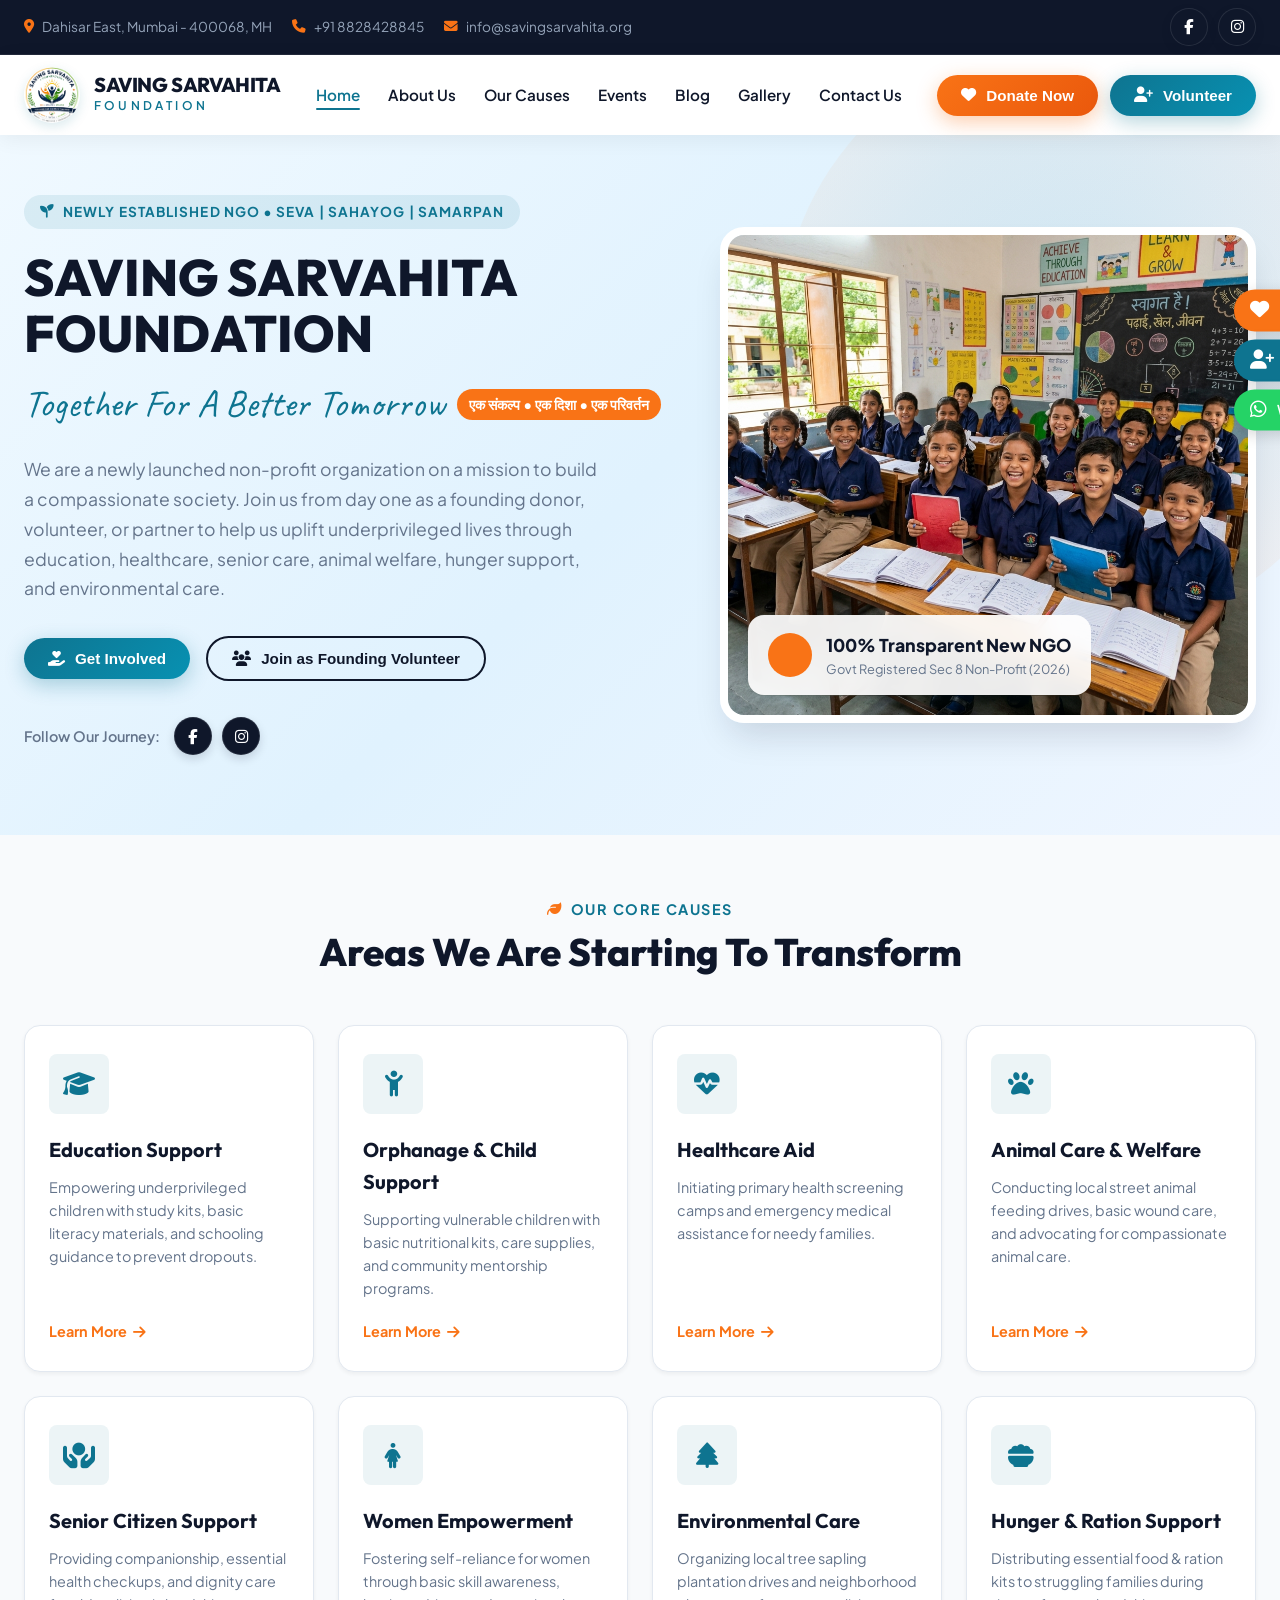
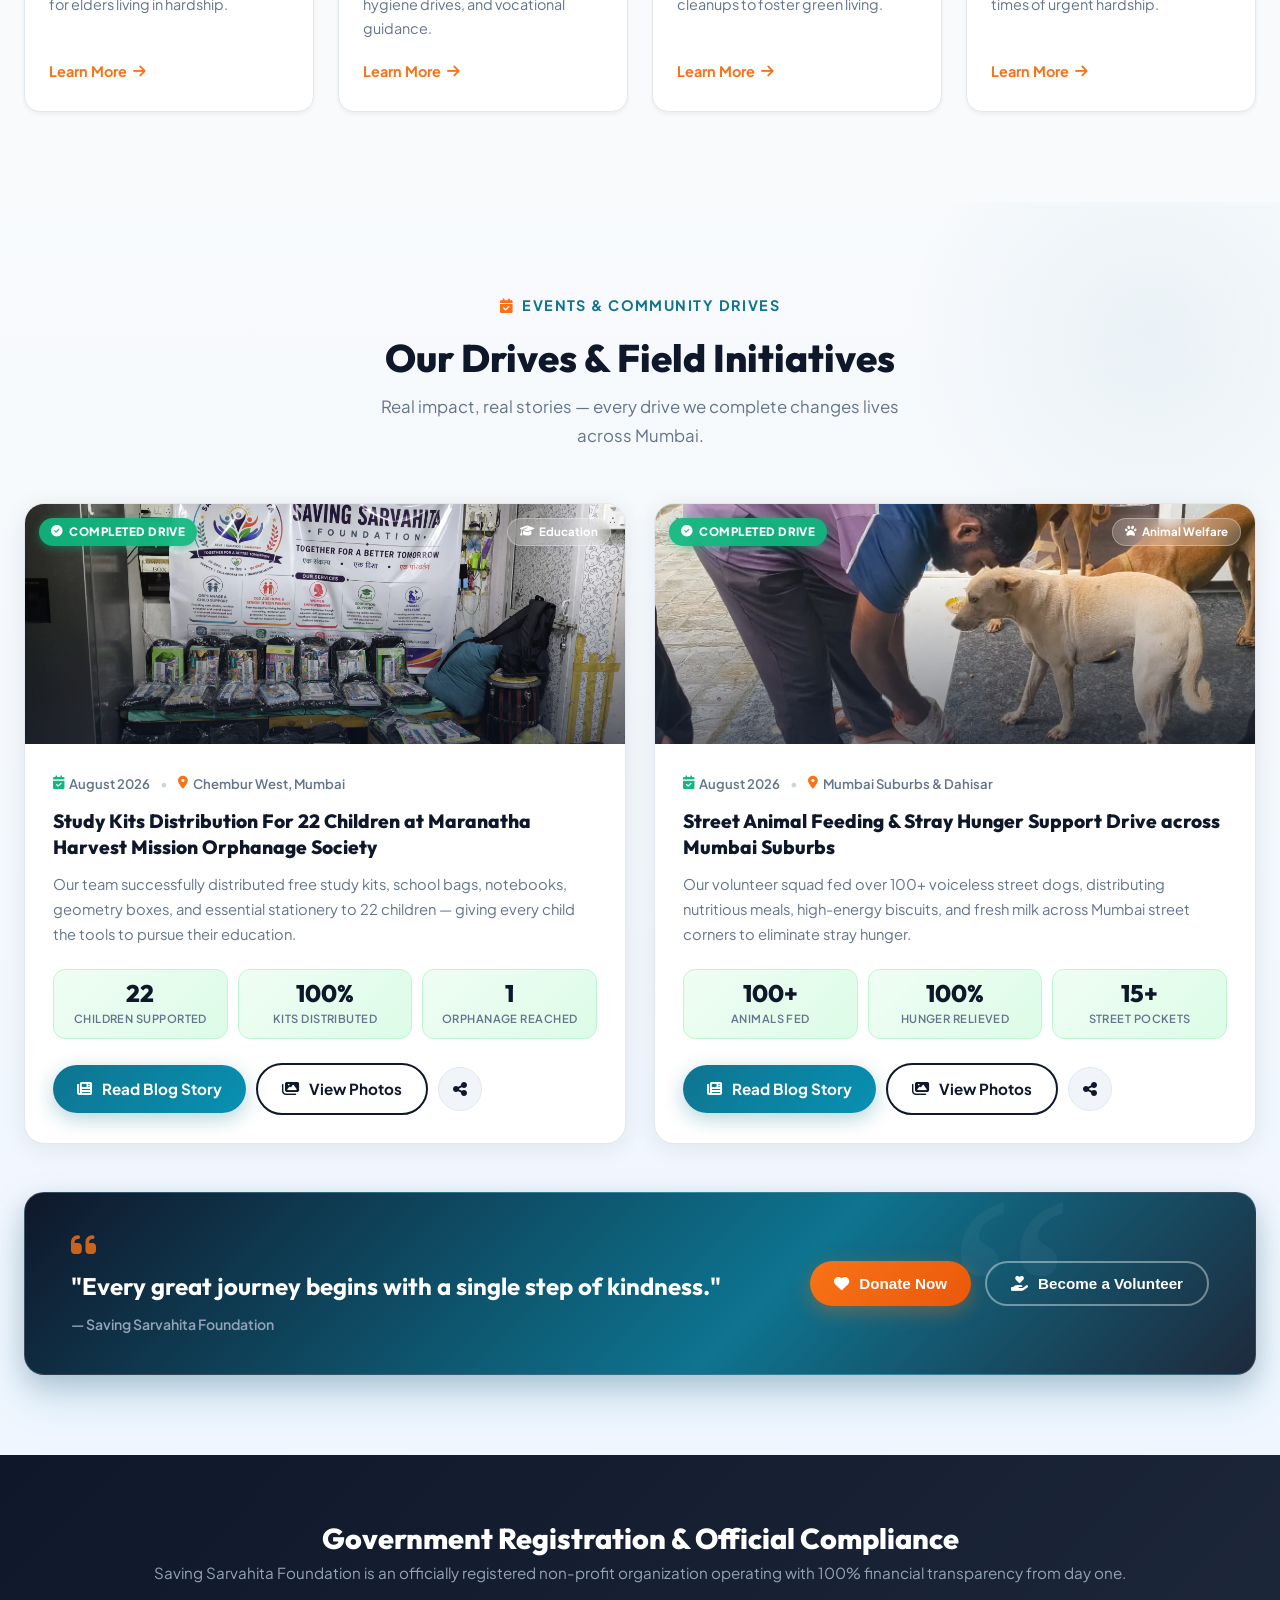
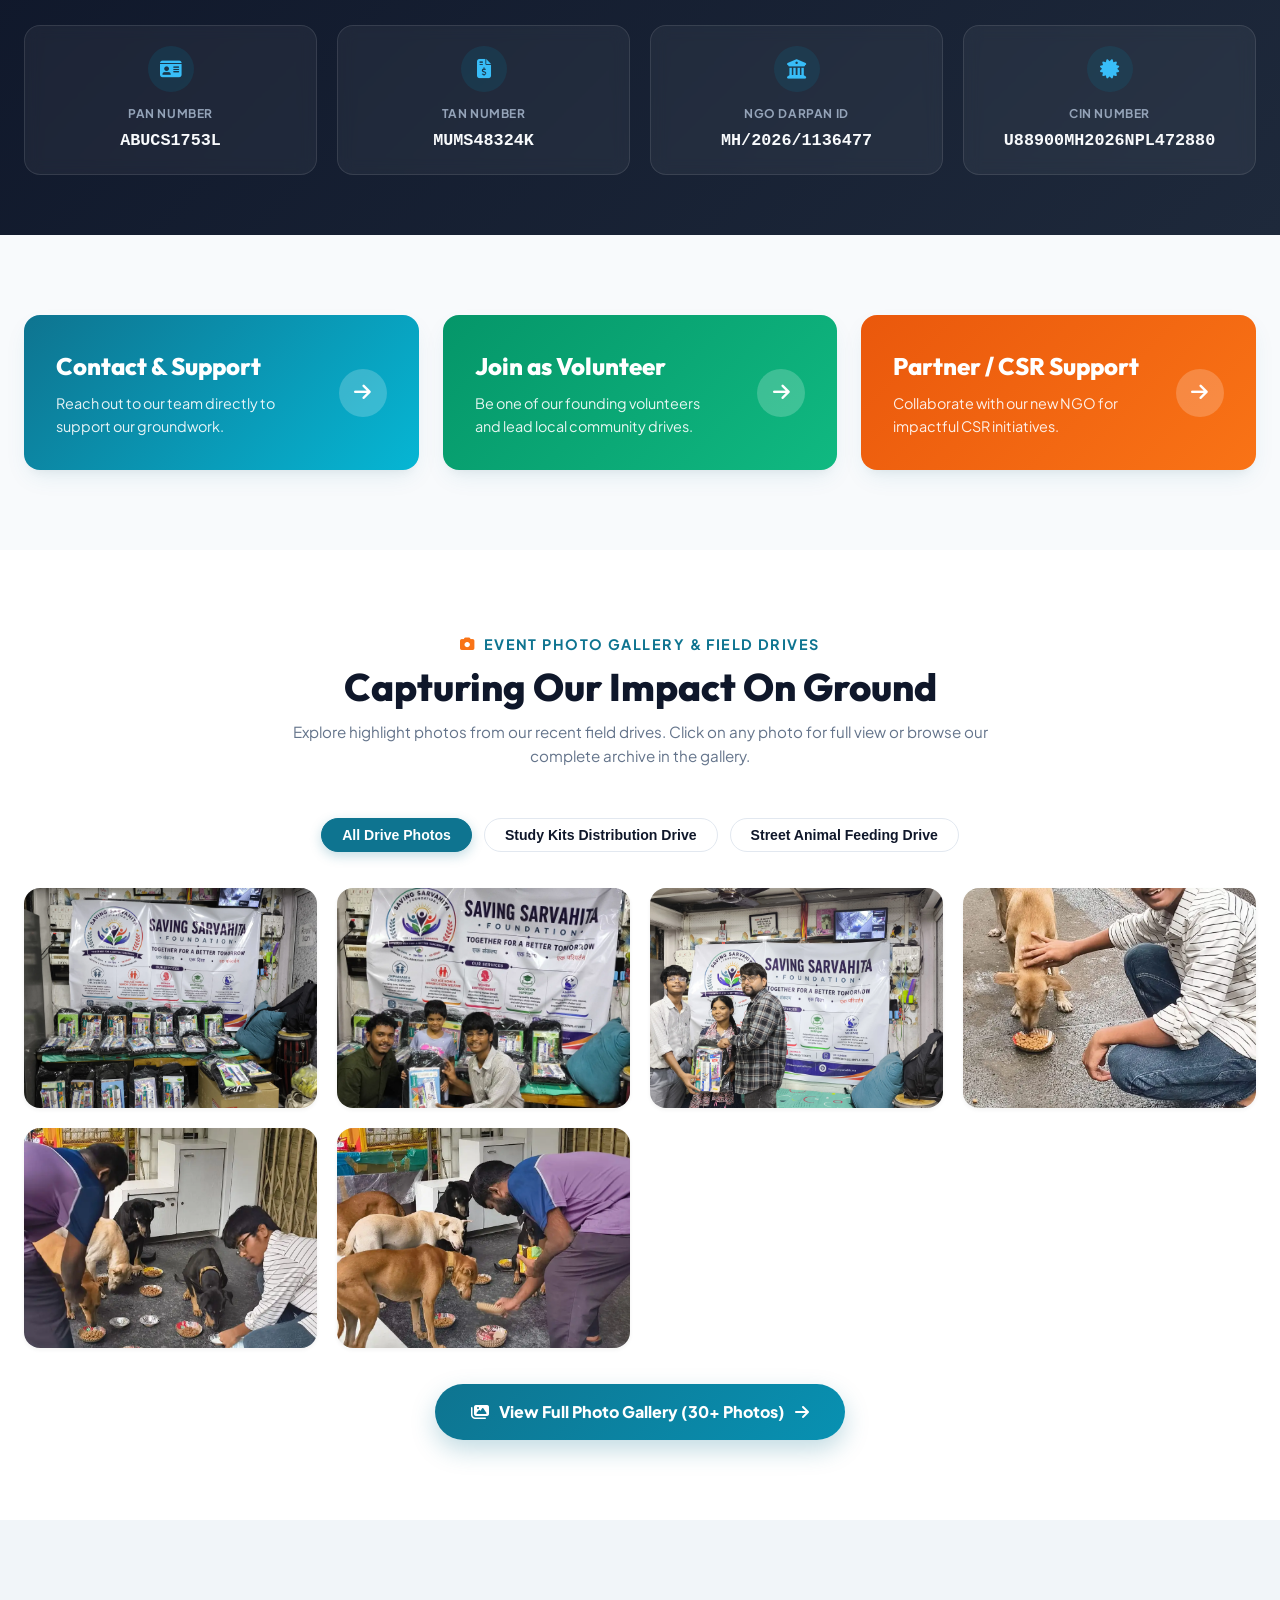
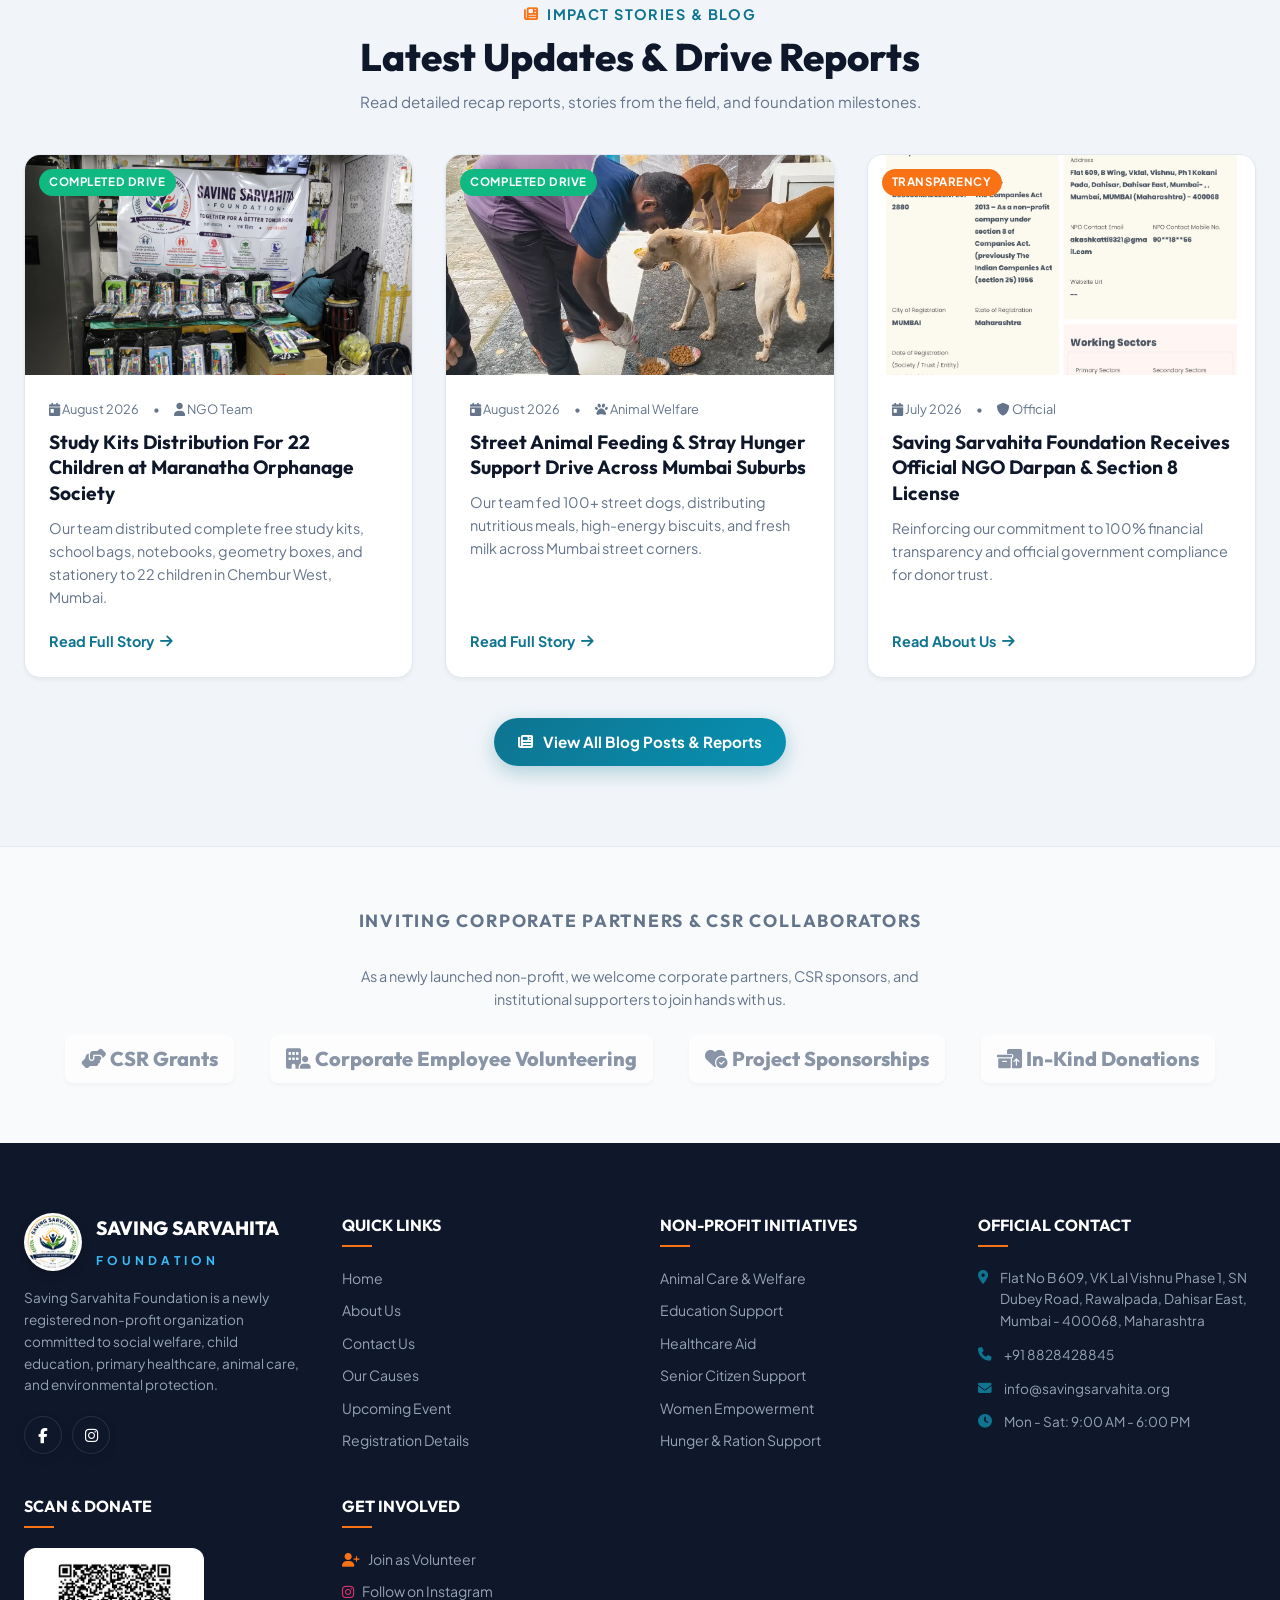
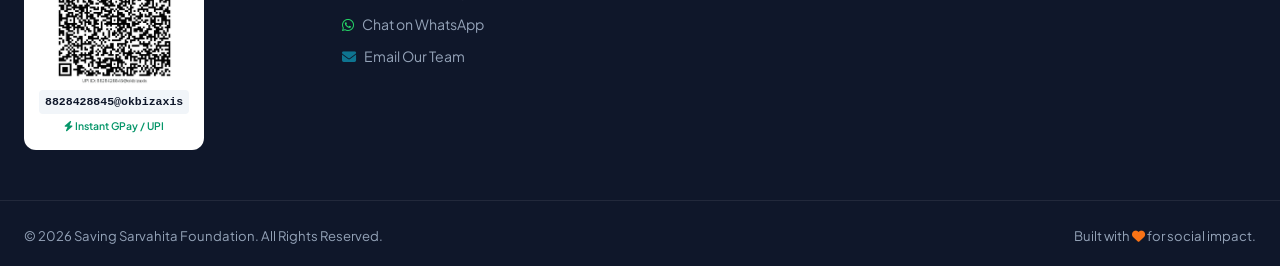
==== commit 749a72c6: "Update team structure with separate employee and volunteer sections, new photos, and homepage galler" ====
--- a/index.html
+++ b/index.html
@@ -489,108 +489,47 @@
           <i class="fa-solid fa-camera"></i> EVENT PHOTO GALLERY & FIELD DRIVES
         </div>
         <h2 class="section-title">Capturing Our Impact On Ground</h2>
-        <p style="color: #64748B; font-size: 0.95rem; margin-top: 10px;">Explore photos from our completed drives and ongoing initiatives. Click on any photo to view in high resolution!</p>
+        <p style="color: #64748B; font-size: 0.95rem; margin-top: 10px;">Explore highlight photos from our recent field drives. Click on any photo for full view or browse our complete archive in the gallery.</p>
       </div>
 
       <!-- Gallery Category Filter Tabs -->
       <div class="gallery-filters">
         <button class="gallery-filter-btn active" data-filter="all">All Drive Photos</button>
-        <button class="gallery-filter-btn" data-filter="study-kits">Study Kits Distribution Drive (02-08-26)</button>
-        <button class="gallery-filter-btn" data-filter="hunger-support">Street Animal Hunger Support & Feeding Drive</button>
-      </div>
-
-      <!-- Gallery Grid -->
+        <button class="gallery-filter-btn" data-filter="study-kits">Study Kits Distribution Drive</button>
+        <button class="gallery-filter-btn" data-filter="hunger-support">Street Animal Feeding Drive</button>
+      </div>
+
+      <!-- Gallery Preview Grid (6 Curated Highlights) -->
       <div class="gallery-grid">
         
+        <!-- Study Kits Drive Highlight 1 -->
         <div class="gallery-item" data-category="study-kits">
           <img src="assets/Study Kits Distribution - 02-08-26/IMG_20260802_133026.jpg.webp" alt="Study Kit Distribution Ceremony For 22 Children">
           <div class="gallery-overlay">
             <h4>Study Kit Distribution Ceremony</h4>
-            <p>22 Children at Maranatha Orphanage Society (02-08-26)</p>
-          </div>
-        </div>
-
-        <div class="gallery-item" data-category="study-kits">
-          <img src="assets/Study Kits Distribution - 02-08-26/IMG_20260802_133114.jpg.webp" alt="Students Receiving Free School Bags & Kits">
-          <div class="gallery-overlay">
-            <h4>School Bags & Supplies Handover</h4>
-            <p>Empowering 22 Young Minds with Learning Tools</p>
-          </div>
-        </div>
-
-        <div class="gallery-item" data-category="study-kits">
-          <img src="assets/Study Kits Distribution - 02-08-26/IMG_20260802_133250.jpg.webp" alt="Notebooks & Stationery Kits Distribution">
-          <div class="gallery-overlay">
-            <h4>Notebooks & Stationery Kits</h4>
-            <p>Maranatha Harvest Mission Orphanage Drive</p>
-          </div>
-        </div>
-
-        <div class="gallery-item" data-category="study-kits">
-          <img src="assets/Study Kits Distribution - 02-08-26/IMG_20260802_133426.jpg.webp" alt="Volunteers Interacting with Children">
-          <div class="gallery-overlay">
-            <h4>Mentorship & Interaction</h4>
-            <p>Inspiring Children to Pursue Education</p>
-          </div>
-        </div>
-
-        <div class="gallery-item" data-category="study-kits">
-          <img src="assets/Study Kits Distribution - 02-08-26/IMG_20260802_133427.jpg.webp" alt="Distributing School Supplies to Children">
-          <div class="gallery-overlay">
-            <h4>Free Learning Supplies Handover</h4>
-            <p>Chembur West, Mumbai Drive</p>
-          </div>
-        </div>
-
+            <p>22 Children at Maranatha Orphanage Society</p>
+          </div>
+        </div>
+
+        <!-- Study Kits Drive Highlight 2 -->
         <div class="gallery-item" data-category="study-kits">
           <img src="assets/Study Kits Distribution - 02-08-26/IMG_20260802_133509.jpg.webp" alt="Children Smiling with New Study Kits">
           <div class="gallery-overlay">
             <h4>Happy Smiles & Learning Hope</h4>
-            <p>Study Kit Distribution Drive, Mumbai</p>
-          </div>
-        </div>
-
-        <div class="gallery-item" data-category="study-kits">
-          <img src="assets/Study Kits Distribution - 02-08-26/IMG_20260802_133526.jpg.webp" alt="Children Showing New Notebooks & Bags">
-          <div class="gallery-overlay">
-            <h4>Joy of Education</h4>
-            <p>22 Children Supported at Orphanage</p>
-          </div>
-        </div>
-
-        <div class="gallery-item" data-category="study-kits">
-          <img src="assets/Study Kits Distribution - 02-08-26/IMG_20260802_133540.jpg.webp" alt="Distributing Writing Pads & Geometry Boxes">
-          <div class="gallery-overlay">
-            <h4>Geometry Boxes & Pens Handover</h4>
-            <p>Complete Study Kits Package</p>
-          </div>
-        </div>
-
-        <div class="gallery-item" data-category="study-kits">
-          <img src="assets/Study Kits Distribution - 02-08-26/IMG_20260802_133731.jpg.webp" alt="Volunteers Distributing Educational Materials">
-          <div class="gallery-overlay">
-            <h4>Volunteers in Action</h4>
-            <p>Saving Sarvahita Foundation Team Drive</p>
-          </div>
-        </div>
-
+            <p>Study Kit Distribution Drive, Chembur</p>
+          </div>
+        </div>
+
+        <!-- Study Kits Drive Highlight 3 -->
         <div class="gallery-item" data-category="study-kits">
           <img src="assets/Study Kits Distribution - 02-08-26/IMG_20260802_133733.jpg.webp" alt="Group Photo with Children & Team">
           <div class="gallery-overlay">
-            <h4>Group Photo with Children & NGO Team</h4>
+            <h4>Group Photo with Children & Team</h4>
             <p>Chembur West, Mumbai Drive Highlights</p>
           </div>
         </div>
 
-        <div class="gallery-item" data-category="study-kits">
-          <img src="assets/Study Kits Distribution - 02-08-26/IMG_20260802_133954.jpg.webp" alt="Full Study Kit Package Distribution">
-          <div class="gallery-overlay">
-            <h4>Complete Study Kit Handover</h4>
-            <p>Stationery, Bags, Notebooks & Geometry Boxes</p>
-          </div>
-        </div>
-
-        <!-- Real Event Photos from Street Animal Hunger Support & Feeding Drive -->
+        <!-- Street Animal Feeding Highlight 1 -->
         <div class="gallery-item" data-category="hunger-support">
           <img src="assets/AnimalFeeding/000e0d9e-a153-4bce-9d0d-96ba43e60437.webp" alt="Volunteer feeding nutritious meal bowls to stray dog">
           <div class="gallery-overlay">
@@ -599,102 +538,16 @@
           </div>
         </div>
 
-        <div class="gallery-item" data-category="hunger-support">
-          <img src="assets/AnimalFeeding/03a5b382-3bcd-49c3-8aa3-b3942dc67203.webp" alt="Serving food bowls and biscuits to local dogs">
-          <div class="gallery-overlay">
-            <h4>Street Feeding Drive</h4>
-            <p>Serving nutritious food bowls and biscuits to local dogs</p>
-          </div>
-        </div>
-
-        <div class="gallery-item" data-category="hunger-support">
-          <img src="assets/AnimalFeeding/09acee4c-9a32-47cb-a488-f83df2a430cf.webp" alt="Wholesome meals and milk for street animals">
-          <div class="gallery-overlay">
-            <h4>Community Pack Nourishment</h4>
-            <p>Providing wholesome meals and fresh milk for street animals</p>
-          </div>
-        </div>
-
+        <!-- Street Animal Feeding Highlight 2 -->
         <div class="gallery-item" data-category="hunger-support">
           <img src="assets/AnimalFeeding/296e0c4e-782a-4ec6-93cf-6ad226c98084.webp" alt="Saving Sarvahita team feeding hungry strays in Mumbai">
           <div class="gallery-overlay">
             <h4>Volunteer Dedication</h4>
-            <p>Saving Sarvahita team feeding hungry strays in Mumbai streets</p>
-          </div>
-        </div>
-
-        <div class="gallery-item" data-category="hunger-support">
-          <img src="assets/AnimalFeeding/391e3f69-d744-47ce-94a1-414fcadf3042.webp" alt="Interacting and caring for street animals with love">
-          <div class="gallery-overlay">
-            <h4>Gentle Companionship</h4>
-            <p>Interacting and caring for street animals with love</p>
-          </div>
-        </div>
-
-        <div class="gallery-item" data-category="hunger-support">
-          <img src="assets/AnimalFeeding/51592ec9-a363-4685-bce1-e4bc85e2571c.webp" alt="Distributing hygienic food and biscuits in neighborhoods">
-          <div class="gallery-overlay">
-            <h4>Nourishing Street Lives</h4>
-            <p>Distributing hygienic food bowls and biscuits in neighborhoods</p>
-          </div>
-        </div>
-
-        <div class="gallery-item" data-category="hunger-support">
-          <img src="assets/AnimalFeeding/58f0126e-cf0f-4783-993c-ea9e169a2521.webp" alt="Ensuring hungry stray animals receive fresh nutrition">
-          <div class="gallery-overlay">
-            <h4>Healthy Meals for Dogs</h4>
-            <p>Ensuring hungry stray animals receive fresh nutrition</p>
-          </div>
-        </div>
-
-        <div class="gallery-item" data-category="hunger-support">
-          <img src="assets/AnimalFeeding/89b58c76-07f5-485c-8489-597cdad322e8.webp" alt="Serving daily meals to stray dogs across suburbs">
-          <div class="gallery-overlay">
-            <h4>Street Hunger Relief</h4>
-            <p>Serving wholesome meals to stray dogs across suburbs</p>
-          </div>
-        </div>
-
-        <div class="gallery-item" data-category="hunger-support">
-          <img src="assets/AnimalFeeding/925c2a23-279a-48a4-8332-554d64b20bd4.webp" alt="Volunteer sharing food and water with local strays">
-          <div class="gallery-overlay">
-            <h4>Kindness in Action</h4>
-            <p>Volunteer sharing food and hydration with local strays</p>
-          </div>
-        </div>
-
-        <div class="gallery-item" data-category="hunger-support">
-          <img src="assets/AnimalFeeding/98597488-1dec-49f2-81d7-3690f3baa90a.webp" alt="Nutritious meal plates placed in peaceful street corners">
-          <div class="gallery-overlay">
-            <h4>Safe & Wholesome Feeding</h4>
-            <p>Nutritious meal plates placed in peaceful street corners</p>
-          </div>
-        </div>
-
-        <div class="gallery-item" data-category="hunger-support">
-          <img src="assets/AnimalFeeding/9f16b20b-ef03-4970-ba0c-71d7bcad3b63.webp" alt="Feeding and checking on the health of street animals">
-          <div class="gallery-overlay">
-            <h4>Love & Care on Streets</h4>
-            <p>Feeding and checking on the health of street animals</p>
-          </div>
-        </div>
-
-        <div class="gallery-item" data-category="hunger-support">
-          <img src="assets/AnimalFeeding/a09ab320-fba5-4f6f-9746-6b9d5e324afb.webp" alt="Active feeding drive across Mumbai neighborhood streets">
-          <div class="gallery-overlay">
-            <h4>Protecting Voiceless Lives</h4>
-            <p>Active feeding drive across Mumbai neighborhood streets</p>
-          </div>
-        </div>
-
-        <div class="gallery-item" data-category="hunger-support">
-          <img src="assets/AnimalFeeding/c5c6b155-39b7-469a-a29b-d839f4a59776.webp" alt="Ensuring no street animal goes to sleep hungry">
-          <div class="gallery-overlay">
-            <h4>Community Animal Welfare</h4>
-            <p>Ensuring no street animal goes to sleep hungry</p>
-          </div>
-        </div>
-
+            <p>Saving Sarvahita team feeding hungry strays in Mumbai</p>
+          </div>
+        </div>
+
+        <!-- Street Animal Feeding Highlight 3 -->
         <div class="gallery-item" data-category="hunger-support">
           <img src="assets/AnimalFeeding/c68b7b81-1977-4ef2-ad5d-de7e03697730.webp" alt="Engaging local youth in compassionate animal welfare">
           <div class="gallery-overlay">
@@ -703,25 +556,15 @@
           </div>
         </div>
 
-        <div class="gallery-item" data-category="hunger-support">
-          <img src="assets/AnimalFeeding/db9dea7b-0788-4392-9fac-848d64a22d46.webp" alt="Serving fresh milk and food to dogs during field drive">
-          <div class="gallery-overlay">
-            <h4>Fresh Milk & Nutrition</h4>
-            <p>Serving fresh milk and food to dogs during field drive</p>
-          </div>
-        </div>
-
-        <div class="gallery-item" data-category="hunger-support">
-          <img src="assets/AnimalFeeding/eb1cb8ad-bee0-4267-9693-0ca345ecfacd.webp" alt="Street dogs peacefully enjoying wholesome meals">
-          <div class="gallery-overlay">
-            <h4>Together for Strays</h4>
-            <p>Street dogs peacefully enjoying wholesome meals</p>
-          </div>
-        </div>
-
-      </div>
-
-      </div>
+      </div>
+
+      <!-- Redirect to Full Gallery CTA -->
+      <div style="text-align: center; margin-top: 36px;">
+        <a href="gallery.html" class="btn btn-teal" style="display: inline-flex; align-items: center; gap: 10px; padding: 15px 36px; font-size: 1rem; font-weight: 800; border-radius: 50px; text-decoration: none; box-shadow: 0 10px 25px rgba(14, 116, 144, 0.25); transition: all 0.3s ease;">
+          <i class="fa-solid fa-images"></i> View Full Photo Gallery (30+ Photos) <i class="fa-solid fa-arrow-right"></i>
+        </a>
+      </div>
+
     </div>
   </section>
 
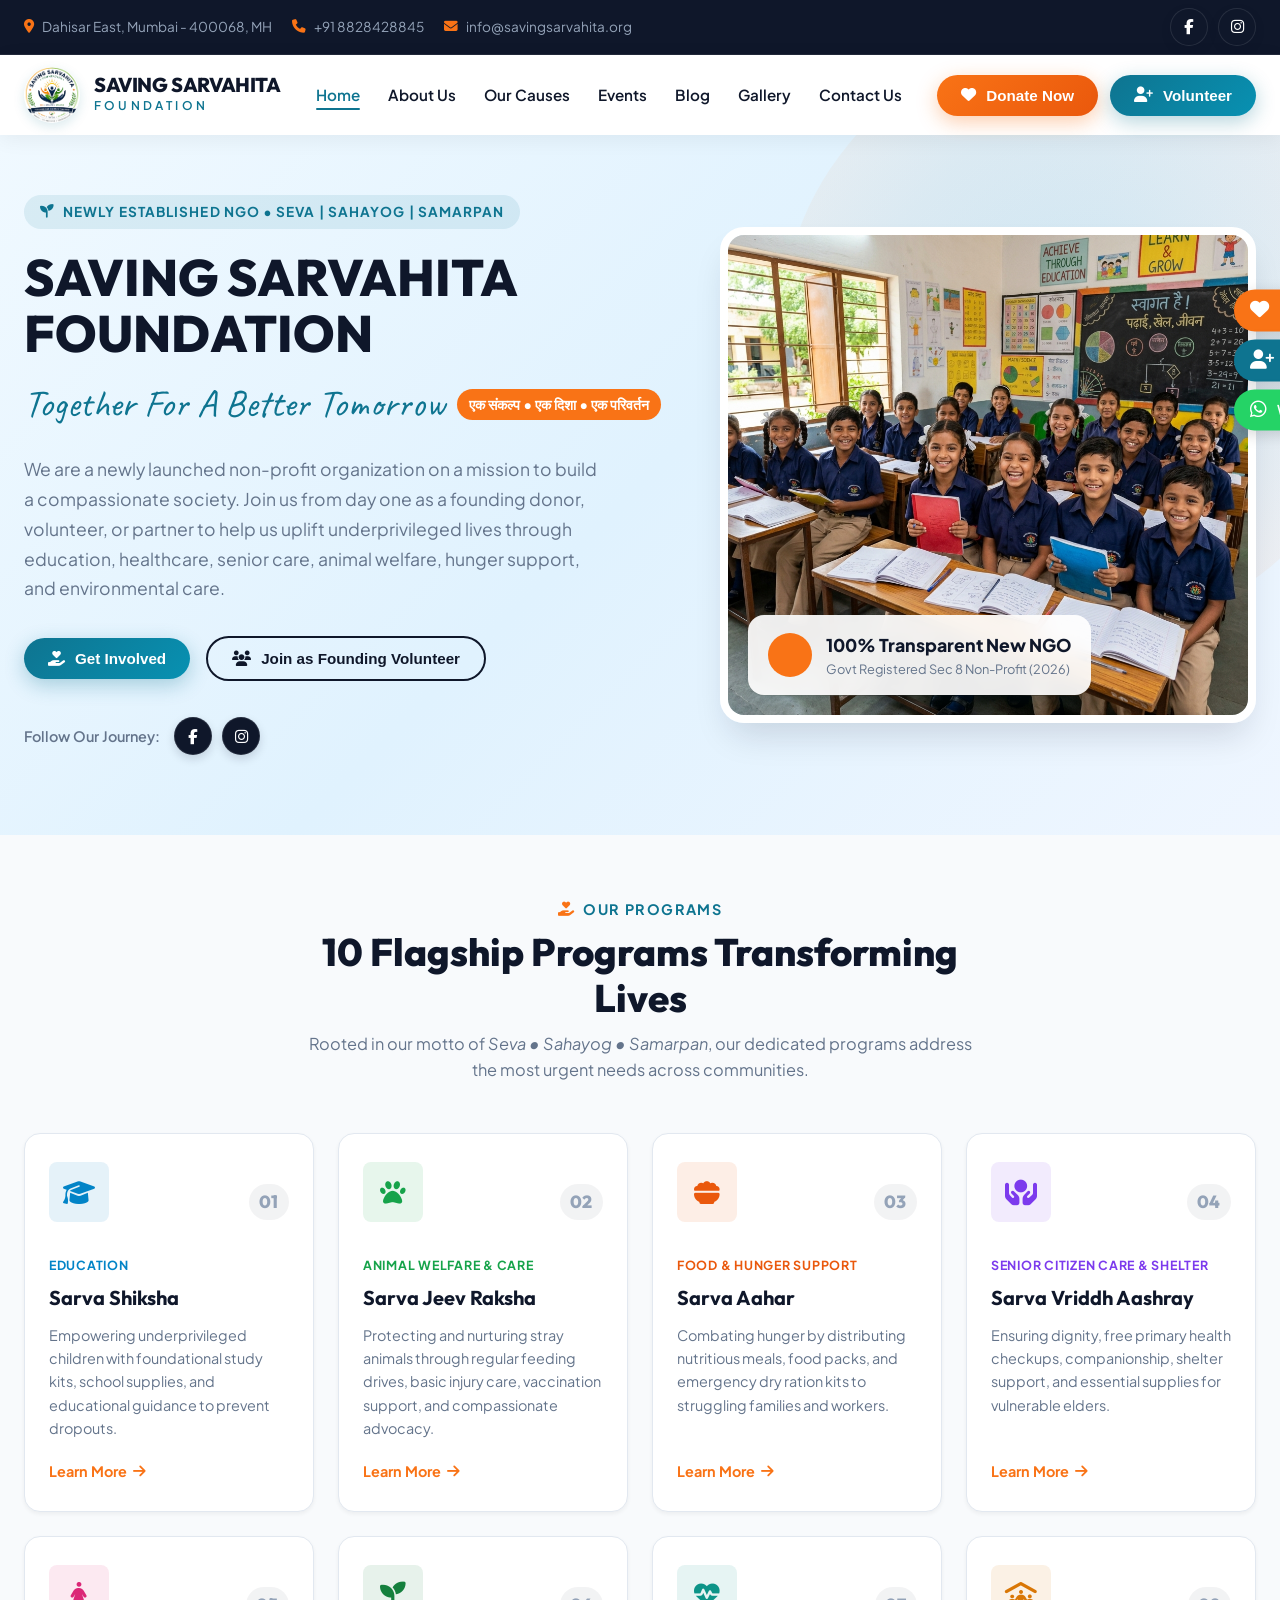
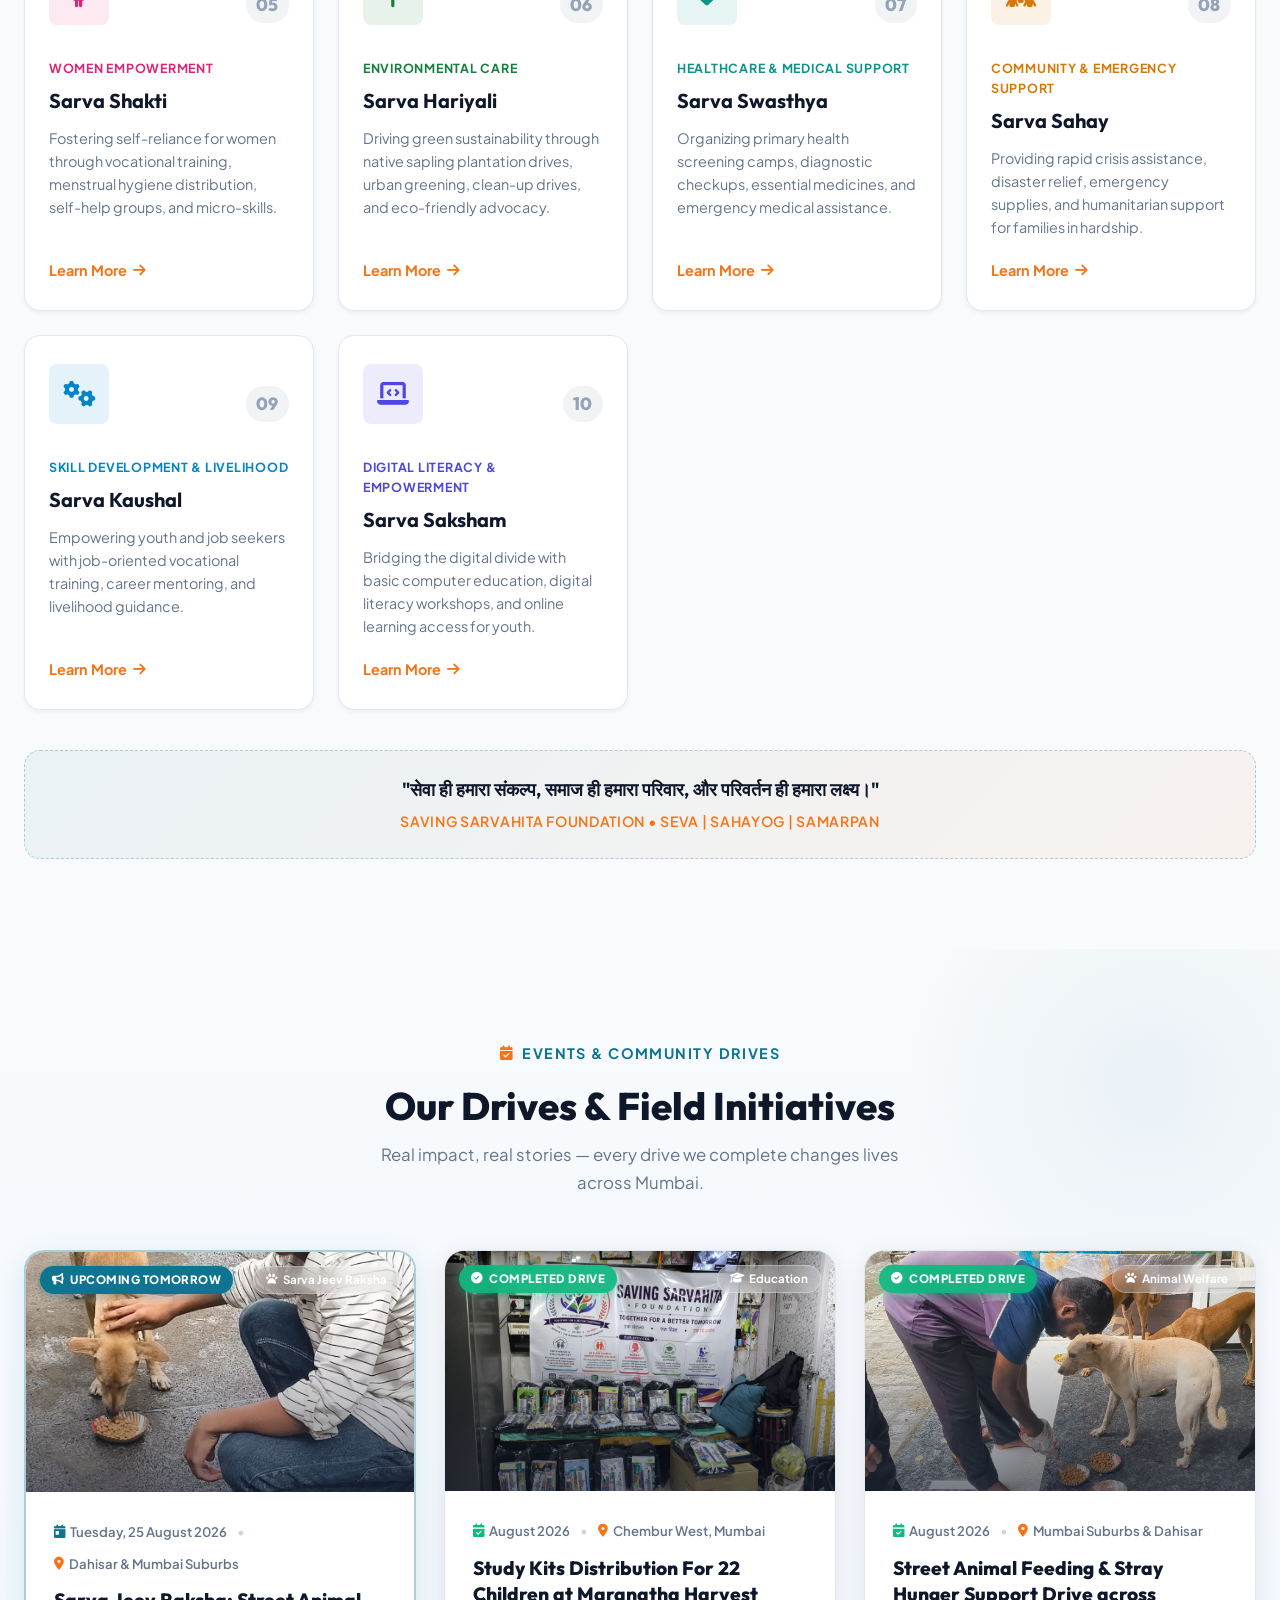
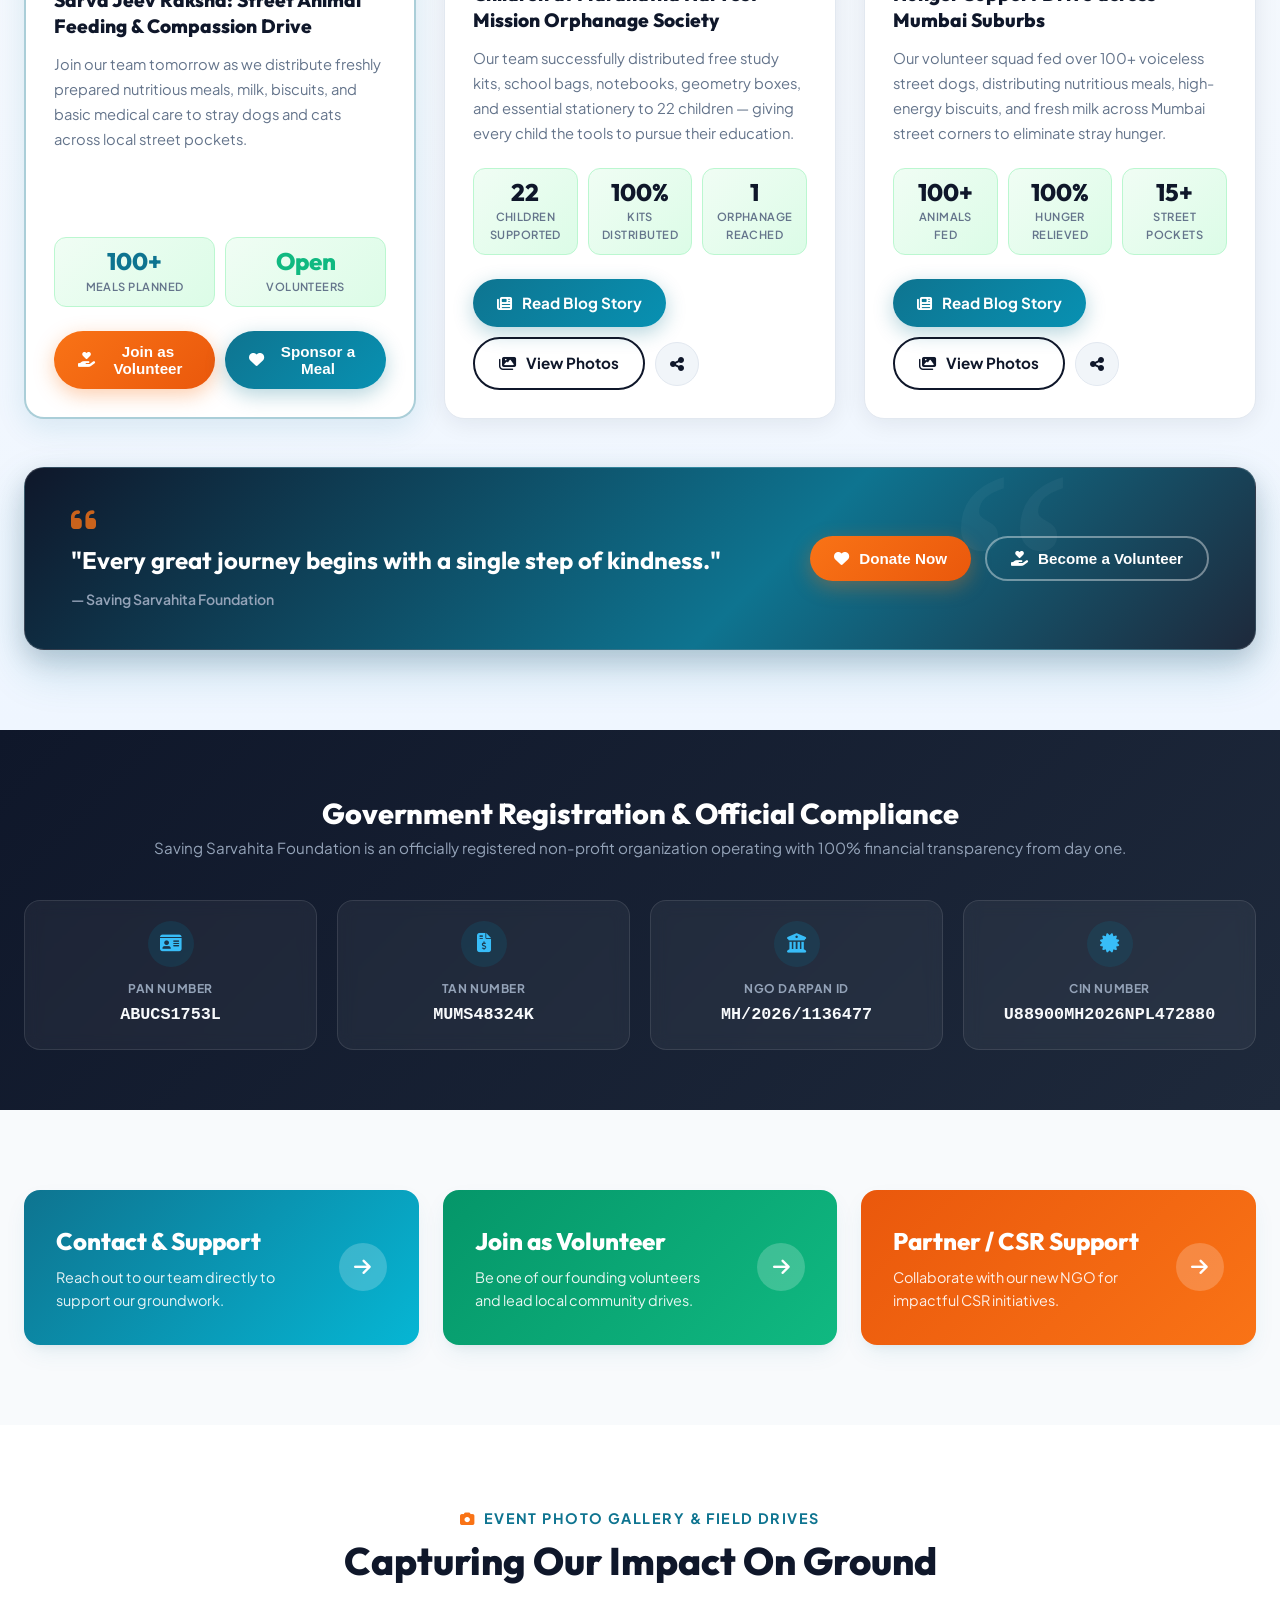
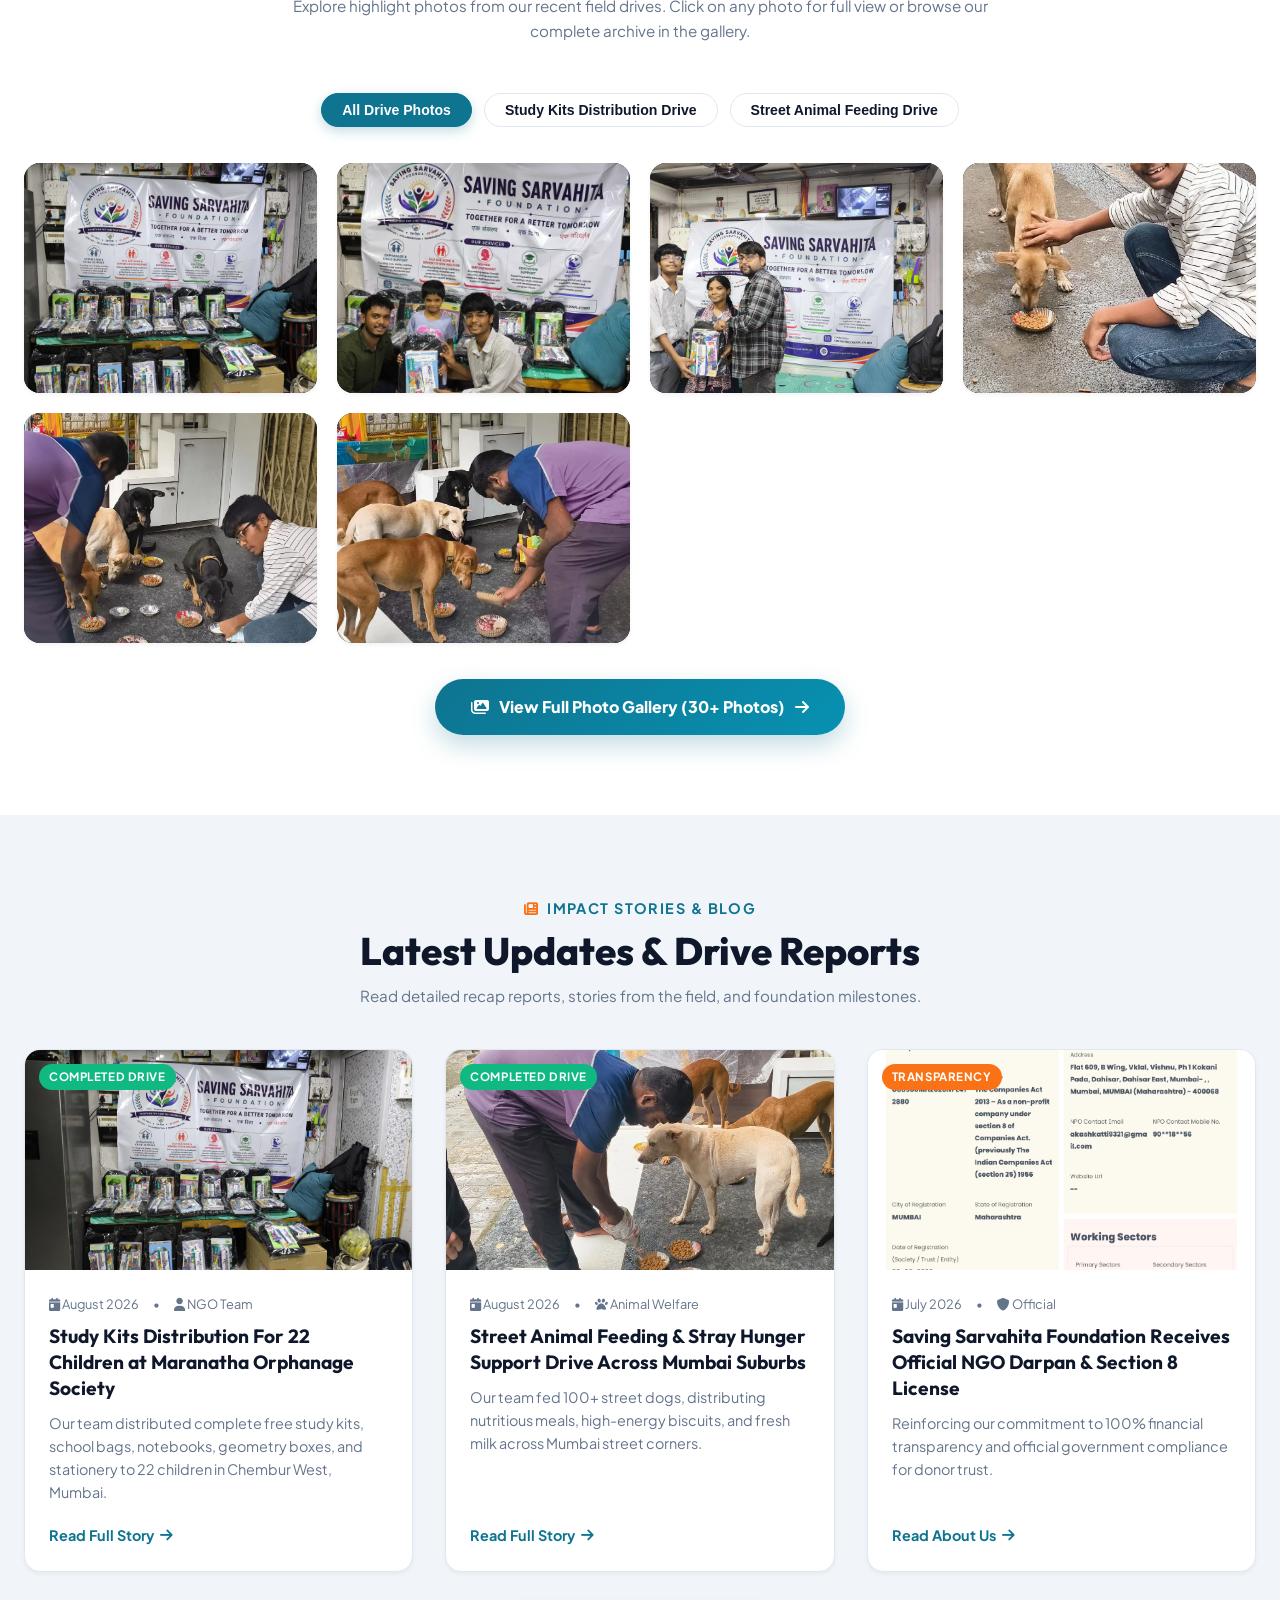
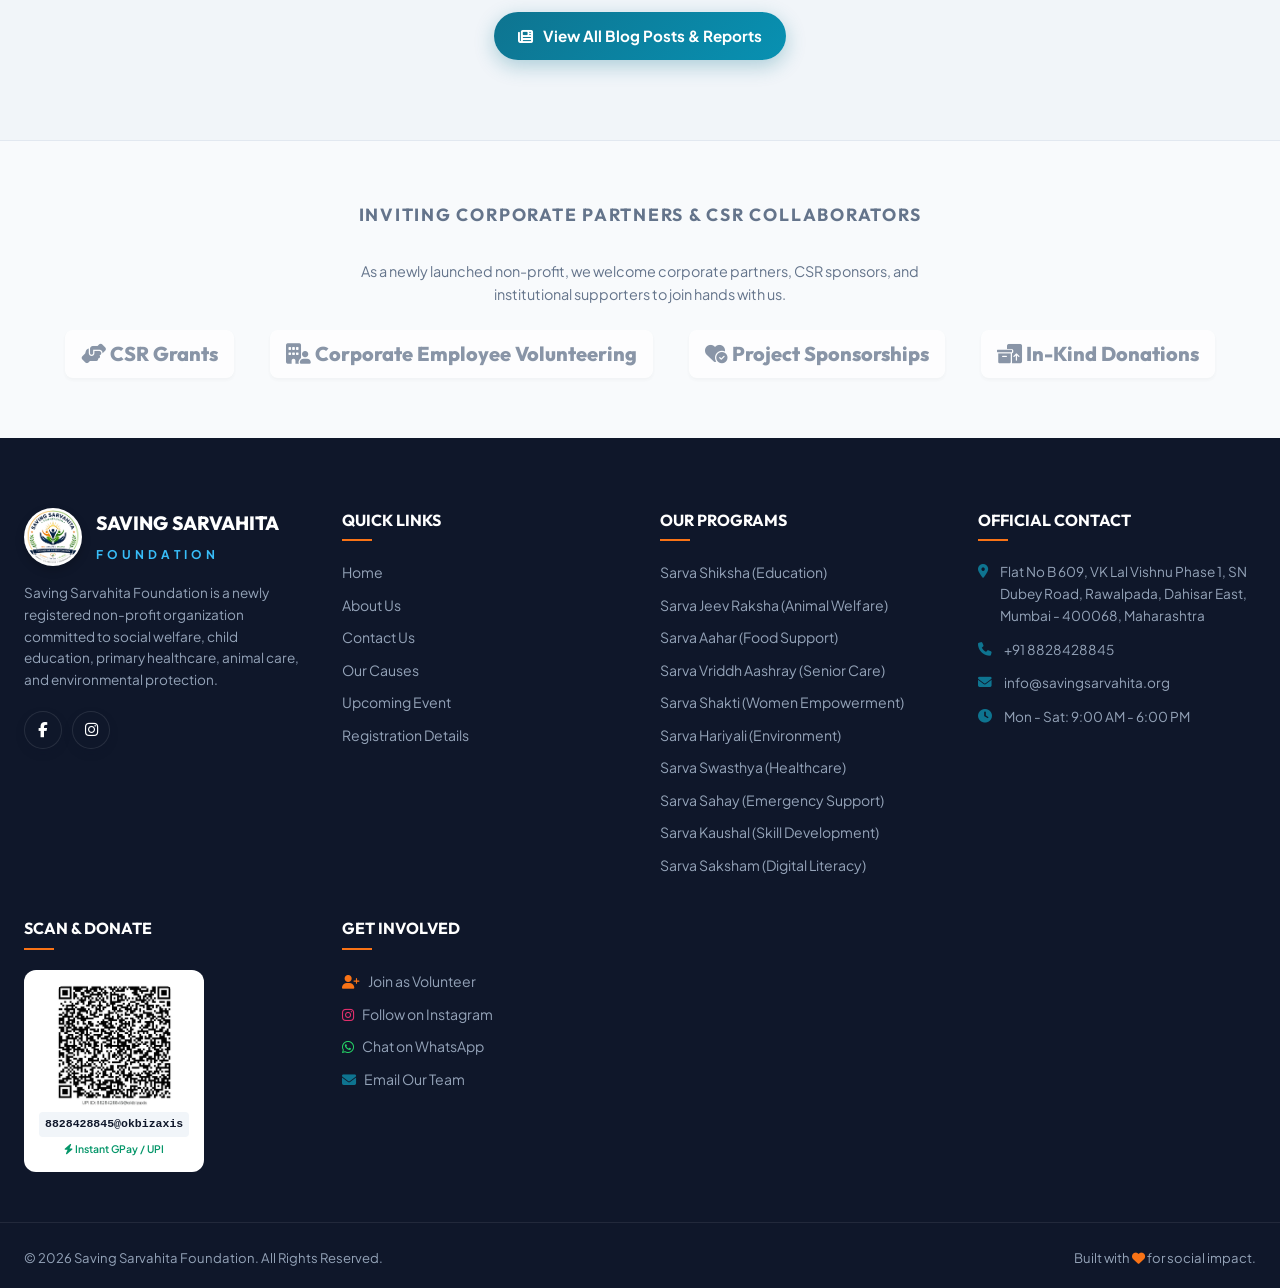
==== commit 8730e259: "Update official 10 program names, add upcoming animal feeding drive, and organize gallery by date" ====
--- a/index.html
+++ b/index.html
@@ -160,88 +160,165 @@
 
 
 
-  <!-- OUR CAUSES SECTION -->
+  <!-- OUR CAUSES / PROGRAMS SECTION -->
   <section class="causes-section" id="causes">
     <div class="causes-container">
       <div class="section-header">
         <div class="section-tag">
-          <i class="fa-solid fa-leaf"></i> OUR CORE CAUSES
-        </div>
-        <h2 class="section-title">Areas We Are Starting To Transform</h2>
+          <i class="fa-solid fa-hand-holding-heart"></i> OUR PROGRAMS
+        </div>
+        <h2 class="section-title">10 Flagship Programs Transforming Lives</h2>
+        <p style="color: var(--text-muted); max-width: 680px; margin: 10px auto 0; font-size: 1.02rem;">
+          Rooted in our motto of <em>Seva • Sahayog • Samarpan</em>, our dedicated programs address the most urgent needs across communities.
+        </p>
       </div>
 
       <div class="causes-grid">
+        <!-- 01 SARVA SHIKSHA -->
         <div class="cause-card">
-          <div class="cause-icon">
-            <i class="fa-solid fa-graduation-cap"></i>
-          </div>
-          <h3 class="cause-title">Education Support</h3>
-          <p class="cause-desc">Empowering underprivileged children with study kits, basic literacy materials, and schooling guidance to prevent dropouts.</p>
-          <a class="cause-link trigger-cause-details" data-cause="education">Learn More <i class="fa-solid fa-arrow-right"></i></a>
-        </div>
-
+          <div class="cause-top">
+            <div class="cause-icon" style="background: rgba(2, 132, 199, 0.1); color: #0284C7;">
+              <i class="fa-solid fa-graduation-cap"></i>
+            </div>
+            <span class="cause-num">01</span>
+          </div>
+          <span class="cause-subtitle" style="color: #0284C7;">Education</span>
+          <h3 class="cause-title">Sarva Shiksha</h3>
+          <p class="cause-desc">Empowering underprivileged children with foundational study kits, school supplies, and educational guidance to prevent dropouts.</p>
+          <a class="cause-link trigger-cause-details" data-cause="sarva-shiksha">Learn More <i class="fa-solid fa-arrow-right"></i></a>
+        </div>
+
+        <!-- 02 SARVA JEEV RAKSHA -->
         <div class="cause-card">
-          <div class="cause-icon">
-            <i class="fa-solid fa-child-reaching"></i>
-          </div>
-          <h3 class="cause-title">Orphanage & Child Support</h3>
-          <p class="cause-desc">Supporting vulnerable children with basic nutritional kits, care supplies, and community mentorship programs.</p>
-          <a class="cause-link trigger-cause-details" data-cause="child">Learn More <i class="fa-solid fa-arrow-right"></i></a>
-        </div>
-
+          <div class="cause-top">
+            <div class="cause-icon" style="background: rgba(22, 163, 74, 0.1); color: #16A34A;">
+              <i class="fa-solid fa-paw"></i>
+            </div>
+            <span class="cause-num">02</span>
+          </div>
+          <span class="cause-subtitle" style="color: #16A34A;">Animal Welfare & Care</span>
+          <h3 class="cause-title">Sarva Jeev Raksha</h3>
+          <p class="cause-desc">Protecting and nurturing stray animals through regular feeding drives, basic injury care, vaccination support, and compassionate advocacy.</p>
+          <a class="cause-link trigger-cause-details" data-cause="sarva-jeev-raksha">Learn More <i class="fa-solid fa-arrow-right"></i></a>
+        </div>
+
+        <!-- 03 SARVA AAHAR -->
         <div class="cause-card">
-          <div class="cause-icon">
-            <i class="fa-solid fa-heart-pulse"></i>
-          </div>
-          <h3 class="cause-title">Healthcare Aid</h3>
-          <p class="cause-desc">Initiating primary health screening camps and emergency medical assistance for needy families.</p>
-          <a class="cause-link trigger-cause-details" data-cause="health">Learn More <i class="fa-solid fa-arrow-right"></i></a>
-        </div>
-
+          <div class="cause-top">
+            <div class="cause-icon" style="background: rgba(234, 88, 12, 0.1); color: #EA580C;">
+              <i class="fa-solid fa-bowl-food"></i>
+            </div>
+            <span class="cause-num">03</span>
+          </div>
+          <span class="cause-subtitle" style="color: #EA580C;">Food & Hunger Support</span>
+          <h3 class="cause-title">Sarva Aahar</h3>
+          <p class="cause-desc">Combating hunger by distributing nutritious meals, food packs, and emergency dry ration kits to struggling families and workers.</p>
+          <a class="cause-link trigger-cause-details" data-cause="sarva-aahar">Learn More <i class="fa-solid fa-arrow-right"></i></a>
+        </div>
+
+        <!-- 04 SARVA VRIDDH AASHRAY -->
         <div class="cause-card">
-          <div class="cause-icon">
-            <i class="fa-solid fa-paw"></i>
-          </div>
-          <h3 class="cause-title">Animal Care & Welfare</h3>
-          <p class="cause-desc">Conducting local street animal feeding drives, basic wound care, and advocating for compassionate animal care.</p>
-          <a class="cause-link trigger-cause-details" data-cause="animal">Learn More <i class="fa-solid fa-arrow-right"></i></a>
-        </div>
-
+          <div class="cause-top">
+            <div class="cause-icon" style="background: rgba(124, 58, 237, 0.1); color: #7C3AED;">
+              <i class="fa-solid fa-hands-holding-circle"></i>
+            </div>
+            <span class="cause-num">04</span>
+          </div>
+          <span class="cause-subtitle" style="color: #7C3AED;">Senior Citizen Care & Shelter</span>
+          <h3 class="cause-title">Sarva Vriddh Aashray</h3>
+          <p class="cause-desc">Ensuring dignity, free primary health checkups, companionship, shelter support, and essential supplies for vulnerable elders.</p>
+          <a class="cause-link trigger-cause-details" data-cause="sarva-vriddh-aashray">Learn More <i class="fa-solid fa-arrow-right"></i></a>
+        </div>
+
+        <!-- 05 SARVA SHAKTI -->
         <div class="cause-card">
-          <div class="cause-icon">
-            <i class="fa-solid fa-hands-holding-circle"></i>
-          </div>
-          <h3 class="cause-title">Senior Citizen Support</h3>
-          <p class="cause-desc">Providing companionship, essential health checkups, and dignity care for elders living in hardship.</p>
-          <a class="cause-link trigger-cause-details" data-cause="senior">Learn More <i class="fa-solid fa-arrow-right"></i></a>
-        </div>
-
+          <div class="cause-top">
+            <div class="cause-icon" style="background: rgba(219, 39, 119, 0.1); color: #DB2777;">
+              <i class="fa-solid fa-person-dress"></i>
+            </div>
+            <span class="cause-num">05</span>
+          </div>
+          <span class="cause-subtitle" style="color: #DB2777;">Women Empowerment</span>
+          <h3 class="cause-title">Sarva Shakti</h3>
+          <p class="cause-desc">Fostering self-reliance for women through vocational training, menstrual hygiene distribution, self-help groups, and micro-skills.</p>
+          <a class="cause-link trigger-cause-details" data-cause="sarva-shakti">Learn More <i class="fa-solid fa-arrow-right"></i></a>
+        </div>
+
+        <!-- 06 SARVA HARIYALI -->
         <div class="cause-card">
-          <div class="cause-icon">
-            <i class="fa-solid fa-person-dress"></i>
-          </div>
-          <h3 class="cause-title">Women Empowerment</h3>
-          <p class="cause-desc">Fostering self-reliance for women through basic skill awareness, hygiene drives, and vocational guidance.</p>
-          <a class="cause-link trigger-cause-details" data-cause="women">Learn More <i class="fa-solid fa-arrow-right"></i></a>
-        </div>
-
+          <div class="cause-top">
+            <div class="cause-icon" style="background: rgba(21, 128, 61, 0.1); color: #15803D;">
+              <i class="fa-solid fa-seedling"></i>
+            </div>
+            <span class="cause-num">06</span>
+          </div>
+          <span class="cause-subtitle" style="color: #15803D;">Environmental Care</span>
+          <h3 class="cause-title">Sarva Hariyali</h3>
+          <p class="cause-desc">Driving green sustainability through native sapling plantation drives, urban greening, clean-up drives, and eco-friendly advocacy.</p>
+          <a class="cause-link trigger-cause-details" data-cause="sarva-hariyali">Learn More <i class="fa-solid fa-arrow-right"></i></a>
+        </div>
+
+        <!-- 07 SARVA SWASTHYA -->
         <div class="cause-card">
-          <div class="cause-icon">
-            <i class="fa-solid fa-tree"></i>
-          </div>
-          <h3 class="cause-title">Environmental Care</h3>
-          <p class="cause-desc">Organizing local tree sapling plantation drives and neighborhood cleanups to foster green living.</p>
-          <a class="cause-link trigger-cause-details" data-cause="environment">Learn More <i class="fa-solid fa-arrow-right"></i></a>
-        </div>
-
+          <div class="cause-top">
+            <div class="cause-icon" style="background: rgba(13, 148, 136, 0.1); color: #0D9488;">
+              <i class="fa-solid fa-heart-pulse"></i>
+            </div>
+            <span class="cause-num">07</span>
+          </div>
+          <span class="cause-subtitle" style="color: #0D9488;">Healthcare & Medical Support</span>
+          <h3 class="cause-title">Sarva Swasthya</h3>
+          <p class="cause-desc">Organizing primary health screening camps, diagnostic checkups, essential medicines, and emergency medical assistance.</p>
+          <a class="cause-link trigger-cause-details" data-cause="sarva-swasthya">Learn More <i class="fa-solid fa-arrow-right"></i></a>
+        </div>
+
+        <!-- 08 SARVA SAHAY -->
         <div class="cause-card">
-          <div class="cause-icon">
-            <i class="fa-solid fa-bowl-food"></i>
-          </div>
-          <h3 class="cause-title">Hunger & Ration Support</h3>
-          <p class="cause-desc">Distributing essential food & ration kits to struggling families during times of urgent hardship.</p>
-          <a class="cause-link trigger-cause-details" data-cause="relief">Learn More <i class="fa-solid fa-arrow-right"></i></a>
-        </div>
+          <div class="cause-top">
+            <div class="cause-icon" style="background: rgba(217, 119, 6, 0.1); color: #D97706;">
+              <i class="fa-solid fa-people-roof"></i>
+            </div>
+            <span class="cause-num">08</span>
+          </div>
+          <span class="cause-subtitle" style="color: #D97706;">Community & Emergency Support</span>
+          <h3 class="cause-title">Sarva Sahay</h3>
+          <p class="cause-desc">Providing rapid crisis assistance, disaster relief, emergency supplies, and humanitarian support for families in hardship.</p>
+          <a class="cause-link trigger-cause-details" data-cause="sarva-sahay">Learn More <i class="fa-solid fa-arrow-right"></i></a>
+        </div>
+
+        <!-- 09 SARVA KAUSHAL -->
+        <div class="cause-card">
+          <div class="cause-top">
+            <div class="cause-icon" style="background: rgba(2, 132, 199, 0.1); color: #0284C7;">
+              <i class="fa-solid fa-gears"></i>
+            </div>
+            <span class="cause-num">09</span>
+          </div>
+          <span class="cause-subtitle" style="color: #0284C7;">Skill Development & Livelihood</span>
+          <h3 class="cause-title">Sarva Kaushal</h3>
+          <p class="cause-desc">Empowering youth and job seekers with job-oriented vocational training, career mentoring, and livelihood guidance.</p>
+          <a class="cause-link trigger-cause-details" data-cause="sarva-kaushal">Learn More <i class="fa-solid fa-arrow-right"></i></a>
+        </div>
+
+        <!-- 10 SARVA SAKSHAM -->
+        <div class="cause-card">
+          <div class="cause-top">
+            <div class="cause-icon" style="background: rgba(79, 70, 229, 0.1); color: #4F46E5;">
+              <i class="fa-solid fa-laptop-code"></i>
+            </div>
+            <span class="cause-num">10</span>
+          </div>
+          <span class="cause-subtitle" style="color: #4F46E5;">Digital Literacy & Empowerment</span>
+          <h3 class="cause-title">Sarva Saksham</h3>
+          <p class="cause-desc">Bridging the digital divide with basic computer education, digital literacy workshops, and online learning access for youth.</p>
+          <a class="cause-link trigger-cause-details" data-cause="sarva-saksham">Learn More <i class="fa-solid fa-arrow-right"></i></a>
+        </div>
+      </div>
+
+      <!-- Hindi Motto Banner -->
+      <div class="cause-quote-banner">
+        <p class="cause-quote-text">"सेवा ही हमारा संकल्प, समाज ही हमारा परिवार, और परिवर्तन ही हमारा लक्ष्य।"</p>
+        <span class="cause-quote-sub">Saving Sarvahita Foundation • Seva | Sahayog | Samarpan</span>
       </div>
     </div>
   </section>
@@ -261,6 +338,59 @@
 
       <!-- Event Cards Grid -->
       <div class="events-premium-grid">
+
+        <!-- UPCOMING EVENT CARD: ANIMAL FEEDING DRIVE -->
+        <article class="ep-card" style="border: 2px solid rgba(14, 116, 144, 0.35); box-shadow: 0 8px 30px rgba(14, 116, 144, 0.12);">
+          <div class="ep-card-banner">
+            <img src="assets/AnimalFeeding/000e0d9e-a153-4bce-9d0d-96ba43e60437.webp" alt="Upcoming Street Animal Feeding Drive">
+            <div class="ep-card-banner-overlay"></div>
+            <div class="ep-card-status ep-status--upcoming" style="background: #0E7490; color: white;">
+              <i class="fa-solid fa-bullhorn"></i> Upcoming Tomorrow
+            </div>
+            <div class="ep-card-category-pill">
+              <i class="fa-solid fa-paw"></i> Sarva Jeev Raksha
+            </div>
+          </div>
+
+          <div class="ep-card-body">
+            <div class="ep-card-meta-row">
+              <span class="ep-meta-item">
+                <i class="fa-solid fa-calendar-day" style="color: #0E7490;"></i>
+                Tuesday, 25 August 2026
+              </span>
+              <span class="ep-meta-divider">•</span>
+              <span class="ep-meta-item">
+                <i class="fa-solid fa-location-dot" style="color: #F97316;"></i>
+                Dahisar & Mumbai Suburbs
+              </span>
+            </div>
+
+            <h3 class="ep-card-title">Sarva Jeev Raksha: Street Animal Feeding & Compassion Drive</h3>
+
+            <p class="ep-card-desc">Join our team tomorrow as we distribute freshly prepared nutritious meals, milk, biscuits, and basic medical care to stray dogs and cats across local street pockets.</p>
+
+            <!-- Impact Numbers / Targets -->
+            <div class="ep-impact-row">
+              <div class="ep-impact-chip">
+                <span class="ep-impact-num" style="color: #0E7490;">100+</span>
+                <span class="ep-impact-lbl">Meals Planned</span>
+              </div>
+              <div class="ep-impact-chip">
+                <span class="ep-impact-num" style="color: #10B981;">Open</span>
+                <span class="ep-impact-lbl">Volunteers</span>
+              </div>
+            </div>
+
+            <div class="ep-card-actions">
+              <button class="btn btn-orange trigger-volunteer" style="flex: 1; justify-content: center;">
+                <i class="fa-solid fa-hand-holding-heart"></i> Join as Volunteer
+              </button>
+              <button class="btn btn-teal trigger-donate" style="flex: 1; justify-content: center;">
+                <i class="fa-solid fa-heart"></i> Sponsor a Meal
+              </button>
+            </div>
+          </div>
+        </article>
 
         <!-- COMPLETED EVENT CARD -->
         <article class="ep-card ep-card--completed">
@@ -710,14 +840,18 @@
       </div>
 
       <div>
-        <h4 class="footer-col-title">NON-PROFIT INITIATIVES</h4>
+        <h4 class="footer-col-title">OUR PROGRAMS</h4>
         <div class="footer-links">
-          <a href="#causes">Animal Care & Welfare</a>
-          <a href="#causes">Education Support</a>
-          <a href="#causes">Healthcare Aid</a>
-          <a href="#causes">Senior Citizen Support</a>
-          <a href="#causes">Women Empowerment</a>
-          <a href="#causes">Hunger & Ration Support</a>
+          <a href="#causes">Sarva Shiksha (Education)</a>
+          <a href="#causes">Sarva Jeev Raksha (Animal Welfare)</a>
+          <a href="#causes">Sarva Aahar (Food Support)</a>
+          <a href="#causes">Sarva Vriddh Aashray (Senior Care)</a>
+          <a href="#causes">Sarva Shakti (Women Empowerment)</a>
+          <a href="#causes">Sarva Hariyali (Environment)</a>
+          <a href="#causes">Sarva Swasthya (Healthcare)</a>
+          <a href="#causes">Sarva Sahay (Emergency Support)</a>
+          <a href="#causes">Sarva Kaushal (Skill Development)</a>
+          <a href="#causes">Sarva Saksham (Digital Literacy)</a>
         </div>
       </div>
 
@@ -824,7 +958,7 @@
     <div class="modal-box">
       <button class="modal-close" id="closeVolunteerModal"><i class="fa-solid fa-xmark"></i></button>
       <h3 class="modal-title">Join as a Founding Volunteer</h3>
-      <p class="modal-subtitle">Help build our new NGO from the ground up.</p>
+      <p class="modal-subtitle">Help build our NGO and drive meaningful grassroots change.</p>
 
       <form id="volunteerForm">
         <div class="form-group">
@@ -843,13 +977,18 @@
         </div>
 
         <div class="form-group">
-          <label class="form-label">Preferred Area of Interest</label>
+          <label class="form-label">Preferred Program of Interest</label>
           <select class="form-control">
-            <option>Child Education & Mentorship</option>
-            <option>Animal Rescue & Feeding</option>
-            <option>Healthcare & Blood Donation Camps</option>
-            <option>Tree Plantation & Environment</option>
-            <option>Digital & Community Outreach</option>
+            <option>Sarva Shiksha — Education</option>
+            <option>Sarva Jeev Raksha — Animal Welfare & Care</option>
+            <option>Sarva Aahar — Food & Hunger Support</option>
+            <option>Sarva Vriddh Aashray — Senior Citizen Care</option>
+            <option>Sarva Shakti — Women Empowerment</option>
+            <option>Sarva Hariyali — Environmental Care</option>
+            <option>Sarva Swasthya — Healthcare & Medical Support</option>
+            <option>Sarva Sahay — Community & Emergency Support</option>
+            <option>Sarva Kaushal — Skill Development & Livelihood</option>
+            <option>Sarva Saksham — Digital Literacy & Empowerment</option>
           </select>
         </div>
 
@@ -864,6 +1003,9 @@
   <div class="modal-overlay" id="causeModal">
     <div class="modal-box">
       <button class="modal-close" id="closeCauseModal"><i class="fa-solid fa-xmark"></i></button>
+      <div style="display: inline-flex; align-items: center; gap: 6px; background: rgba(14, 116, 144, 0.12); color: var(--primary-teal); font-weight: 700; font-size: 0.78rem; text-transform: uppercase; letter-spacing: 0.05em; padding: 4px 12px; border-radius: 20px; margin-bottom: 12px;">
+        <i class="fa-solid fa-hand-holding-heart"></i> <span id="causeModalCategory">Our Program</span>
+      </div>
       <h3 class="modal-title" id="causeModalTitle">Cause Title</h3>
       <p class="modal-subtitle" id="causeModalDesc">Detailed explanation of the cause initiative.</p>
       <button class="btn btn-orange trigger-donate" onclick="document.getElementById('causeModal').classList.remove('active');">
--- a/style.css
+++ b/style.css
@@ -764,6 +764,60 @@
   flex-grow: 1;
 }
 
+.cause-top {
+  display: flex;
+  justify-content: space-between;
+  align-items: center;
+  width: 100%;
+  margin-bottom: 14px;
+}
+
+.cause-num {
+  font-family: var(--font-heading);
+  font-size: 1.1rem;
+  font-weight: 800;
+  color: #94A3B8;
+  background: rgba(15, 23, 42, 0.05);
+  padding: 4px 10px;
+  border-radius: 20px;
+  letter-spacing: 0.04em;
+}
+
+.cause-subtitle {
+  display: inline-block;
+  font-size: 0.78rem;
+  font-weight: 700;
+  text-transform: uppercase;
+  letter-spacing: 0.06em;
+  color: var(--primary-teal);
+  margin-bottom: 6px;
+}
+
+.cause-quote-banner {
+  background: linear-gradient(135deg, rgba(14, 116, 144, 0.06) 0%, rgba(249, 115, 22, 0.06) 100%);
+  border: 1px dashed rgba(14, 116, 144, 0.3);
+  border-radius: var(--radius-md);
+  padding: 24px 28px;
+  margin-top: 40px;
+  text-align: center;
+}
+
+.cause-quote-text {
+  font-family: var(--font-heading);
+  font-size: 1.15rem;
+  font-weight: 700;
+  color: var(--navy-dark);
+  margin-bottom: 4px;
+}
+
+.cause-quote-sub {
+  font-size: 0.88rem;
+  font-weight: 600;
+  color: var(--accent-orange);
+  letter-spacing: 0.05em;
+  text-transform: uppercase;
+}
+
 .cause-link {
   font-weight: 700;
   font-size: 0.9rem;
@@ -1090,44 +1144,167 @@
   padding: 0 24px;
 }
 
+/* PHONE GALLERY DATE TIMELINE STYLES */
+.gallery-date-group {
+  margin-bottom: 54px;
+}
+
+.gallery-date-header {
+  display: flex;
+  justify-content: space-between;
+  align-items: center;
+  background: #ffffff;
+  padding: 16px 22px;
+  border-radius: 16px;
+  box-shadow: 0 4px 20px rgba(15, 23, 42, 0.05);
+  border: 1px solid #E2E8F0;
+  margin-bottom: 22px;
+  position: sticky;
+  top: 75px;
+  z-index: 10;
+  backdrop-filter: blur(12px);
+  flex-wrap: wrap;
+  gap: 14px;
+}
+
+.gdh-left {
+  display: flex;
+  align-items: center;
+  gap: 16px;
+}
+
+.gdh-calendar-badge {
+  display: flex;
+  flex-direction: column;
+  align-items: center;
+  justify-content: center;
+  width: 50px;
+  height: 50px;
+  background: linear-gradient(135deg, #0E7490, #0369A1);
+  color: white;
+  border-radius: 12px;
+  box-shadow: 0 4px 12px rgba(14, 116, 144, 0.25);
+  flex-shrink: 0;
+}
+
+.gdh-day {
+  font-family: var(--font-heading);
+  font-size: 1.25rem;
+  font-weight: 800;
+  line-height: 1;
+}
+
+.gdh-month {
+  font-size: 0.65rem;
+  font-weight: 800;
+  letter-spacing: 0.08em;
+  text-transform: uppercase;
+  opacity: 0.9;
+  margin-top: 2px;
+}
+
+.gdh-info {
+  display: flex;
+  flex-direction: column;
+  gap: 4px;
+}
+
+.gdh-title {
+  font-family: var(--font-heading);
+  font-size: 1.15rem;
+  font-weight: 800;
+  color: var(--navy-dark);
+  margin: 0;
+}
+
+.gdh-meta {
+  display: flex;
+  align-items: center;
+  gap: 8px;
+  font-size: 0.84rem;
+  color: var(--text-muted);
+  font-weight: 500;
+  flex-wrap: wrap;
+  margin: 0;
+}
+
+.gdh-program-tag {
+  display: inline-flex;
+  align-items: center;
+  gap: 5px;
+  background: rgba(14, 116, 144, 0.1);
+  color: var(--primary-teal);
+  font-weight: 700;
+  font-size: 0.75rem;
+  padding: 2px 10px;
+  border-radius: 20px;
+}
+
+.gdh-right {
+  display: flex;
+  align-items: center;
+  gap: 12px;
+}
+
+.gdh-count-badge {
+  display: inline-flex;
+  align-items: center;
+  gap: 6px;
+  background: #F8FAFC;
+  color: #475569;
+  font-weight: 700;
+  font-size: 0.82rem;
+  padding: 6px 14px;
+  border-radius: 20px;
+  border: 1px solid #CBD5E1;
+}
+
 .gallery-grid {
   display: grid;
-  grid-template-columns: repeat(auto-fit, minmax(260px, 1fr));
+  grid-template-columns: repeat(auto-fill, minmax(270px, 1fr));
   gap: 20px;
-  margin-bottom: 36px;
+  margin-bottom: 10px;
 }
 
 .gallery-item {
   position: relative;
-  border-radius: var(--radius-md);
+  border-radius: 16px;
   overflow: hidden;
-  box-shadow: var(--shadow-sm);
-  height: 220px;
+  box-shadow: 0 4px 16px rgba(15, 23, 42, 0.08);
+  height: 230px;
   cursor: pointer;
+  background: #0F172A;
+  transition: transform 0.3s ease, box-shadow 0.3s ease;
+}
+
+.gallery-item:hover {
+  transform: translateY(-4px) scale(1.02);
+  box-shadow: 0 12px 30px rgba(15, 23, 42, 0.18);
+  z-index: 2;
 }
 
 .gallery-item img {
   width: 100%;
   height: 100%;
   object-fit: cover;
-  transition: var(--transition-normal);
+  transition: transform 0.4s ease;
 }
 
 .gallery-item:hover img {
-  transform: scale(1.08);
+  transform: scale(1.06);
 }
 
 .gallery-overlay {
   position: absolute;
   inset: 0;
-  background: linear-gradient(to top, rgba(15, 23, 42, 0.85) 0%, transparent 60%);
+  background: linear-gradient(to top, rgba(15, 23, 42, 0.92) 0%, rgba(15, 23, 42, 0.4) 50%, transparent 80%);
   display: flex;
   flex-direction: column;
   justify-content: flex-end;
-  padding: 20px;
+  padding: 16px 18px;
   color: white;
   opacity: 0;
-  transition: var(--transition-fast);
+  transition: opacity 0.25s ease;
 }
 
 .gallery-item:hover .gallery-overlay {
@@ -1135,13 +1312,15 @@
 }
 
 .gallery-overlay h4 {
-  font-weight: 700;
-  font-size: 1.05rem;
+  font-weight: 800;
+  font-size: 0.95rem;
+  margin-bottom: 4px;
 }
 
 .gallery-overlay p {
-  font-size: 0.8rem;
-  opacity: 0.8;
+  font-size: 0.78rem;
+  color: #CBD5E1;
+  line-height: 1.4;
 }
 
 /* OUR PARTNERS SECTION */
@@ -2048,10 +2227,9 @@
   line-height: 1.7;
 }
 
-/* 2-col card grid */
 .events-premium-grid {
   display: grid;
-  grid-template-columns: 1fr 1fr;
+  grid-template-columns: repeat(auto-fit, minmax(340px, 1fr));
   gap: 28px;
   margin-bottom: 48px;
 }
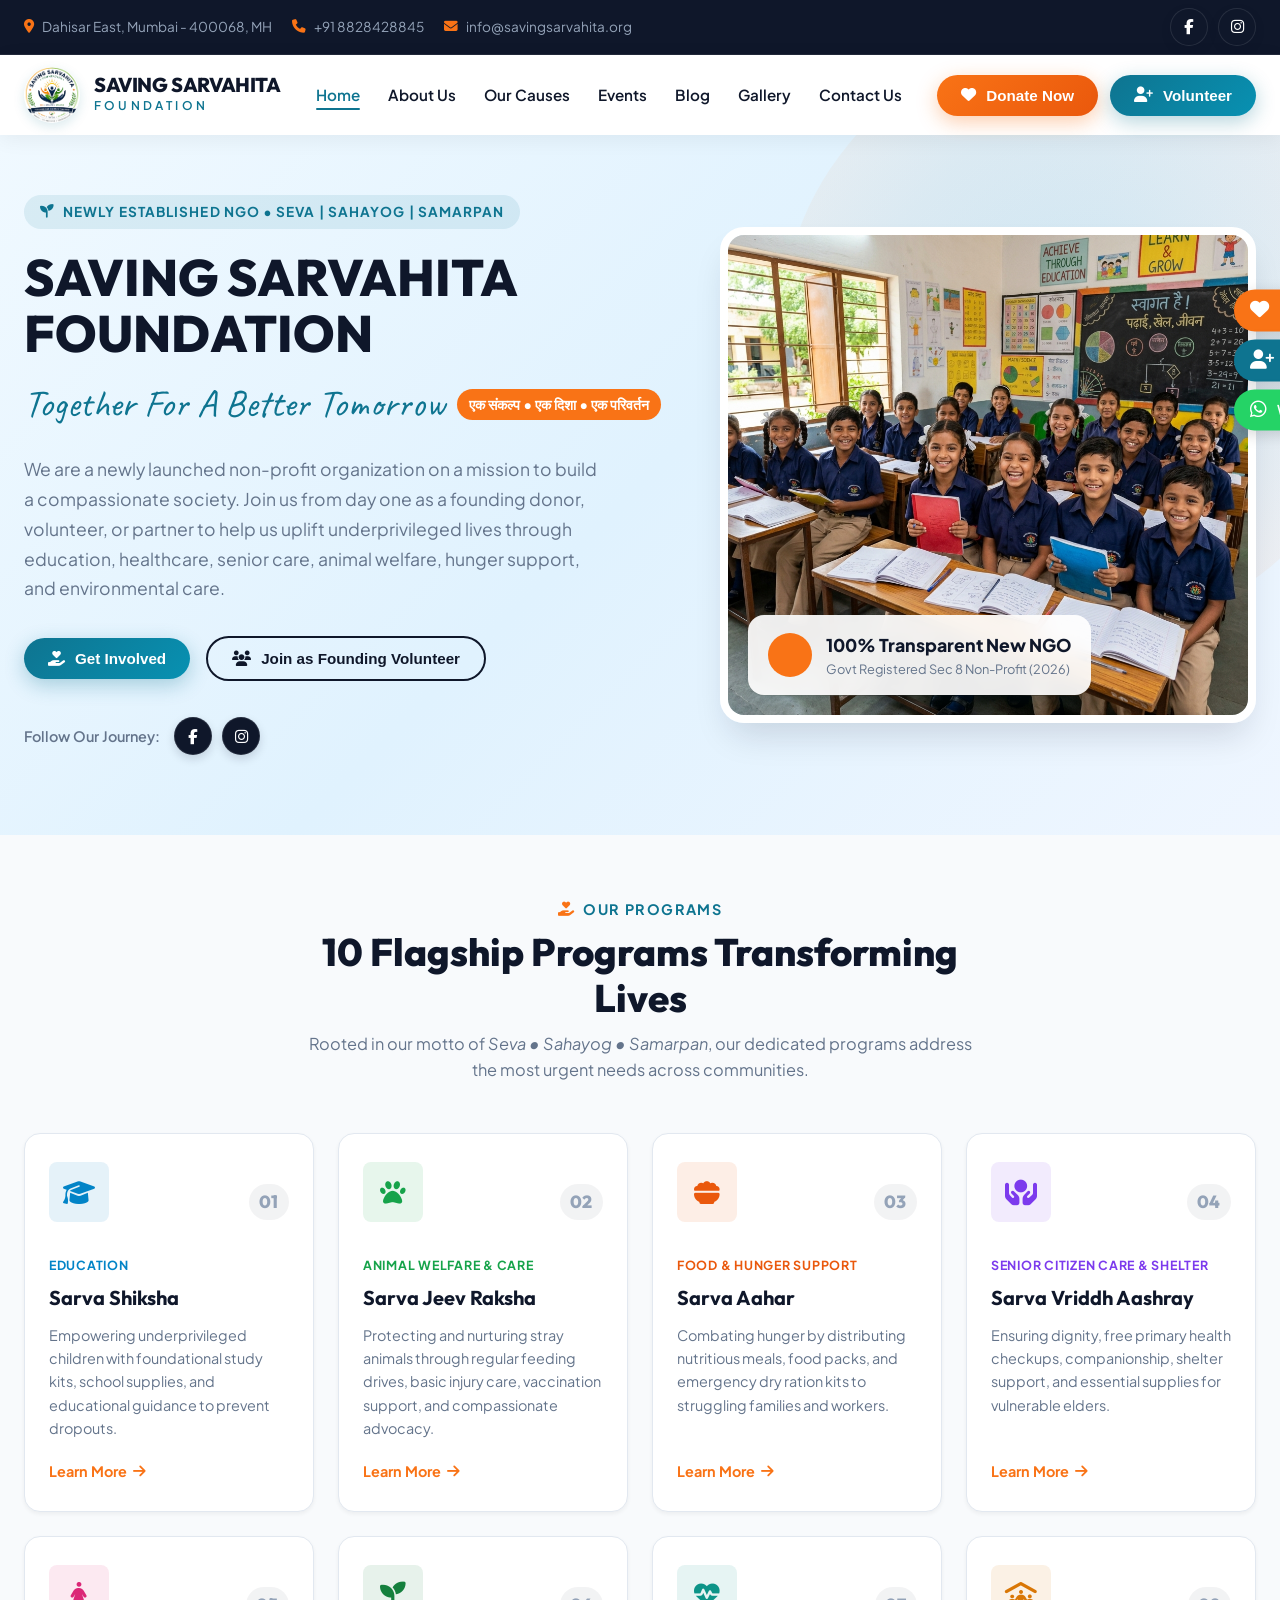
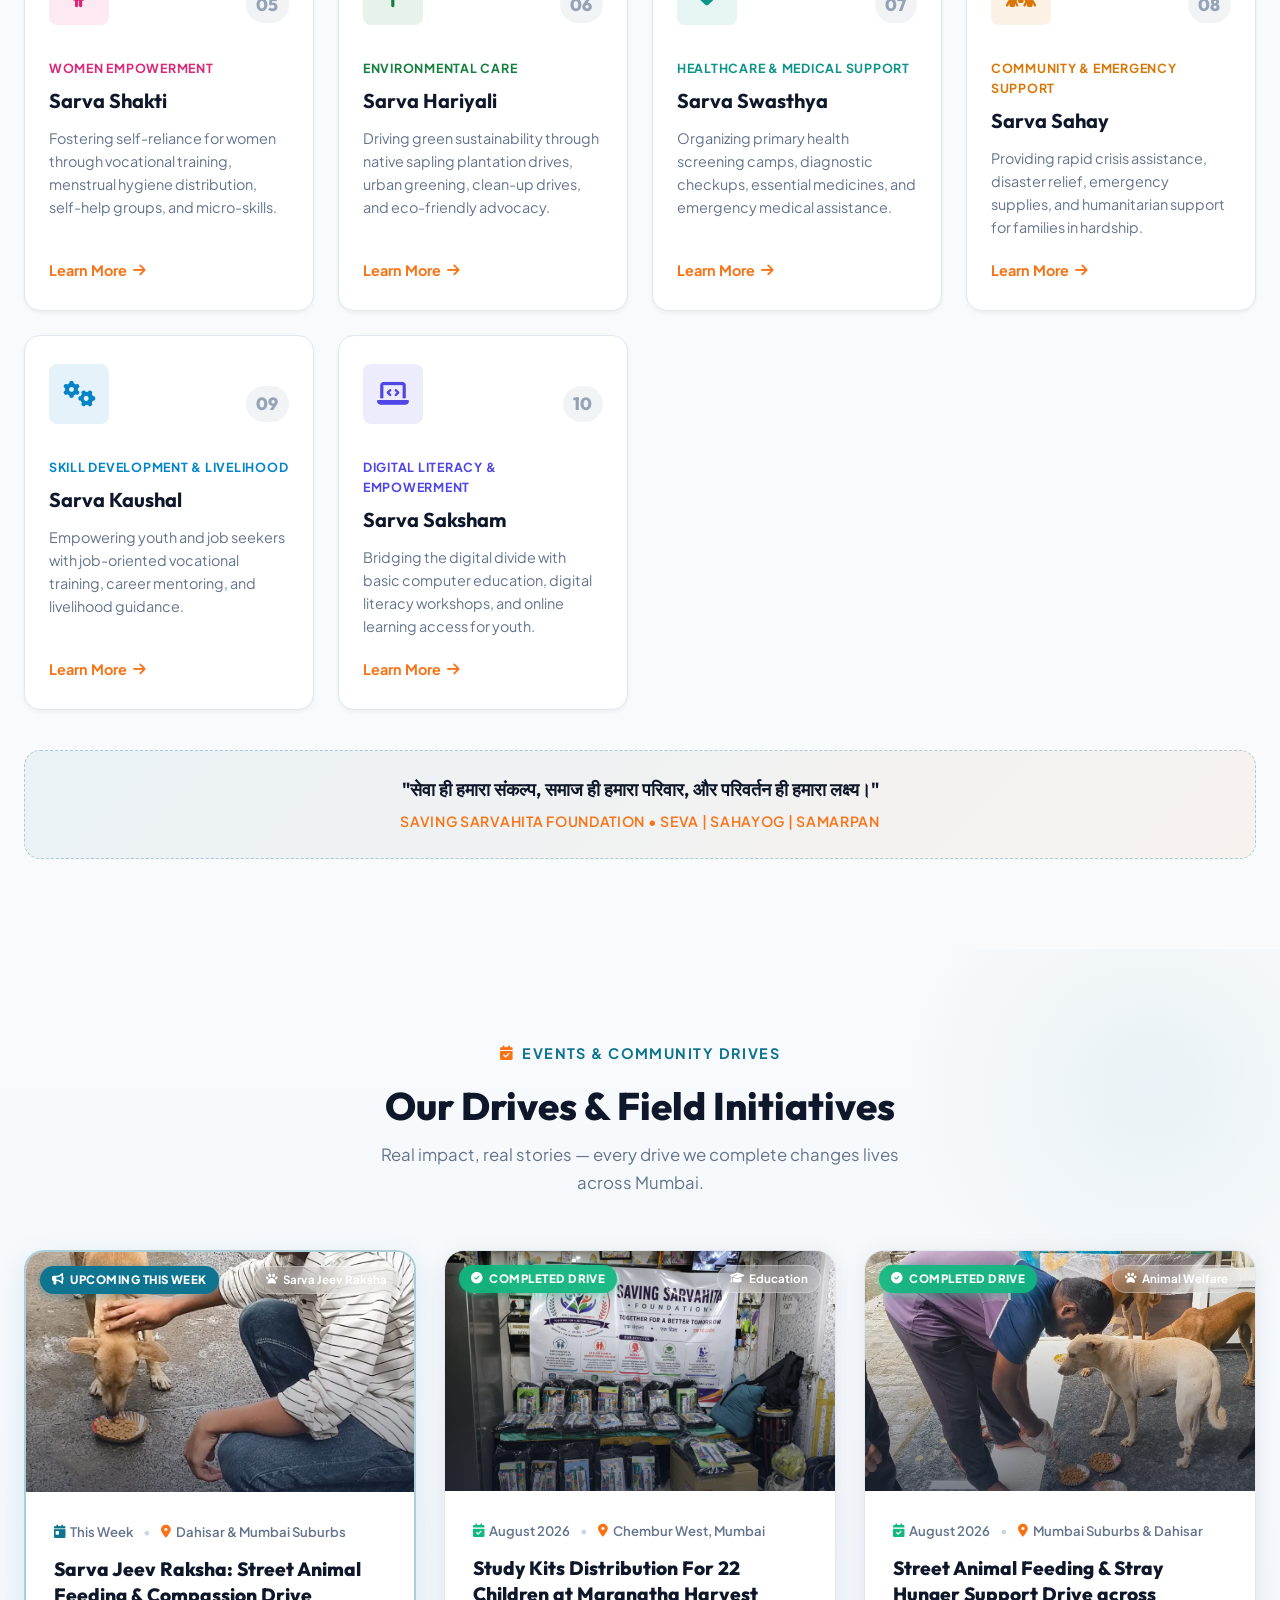
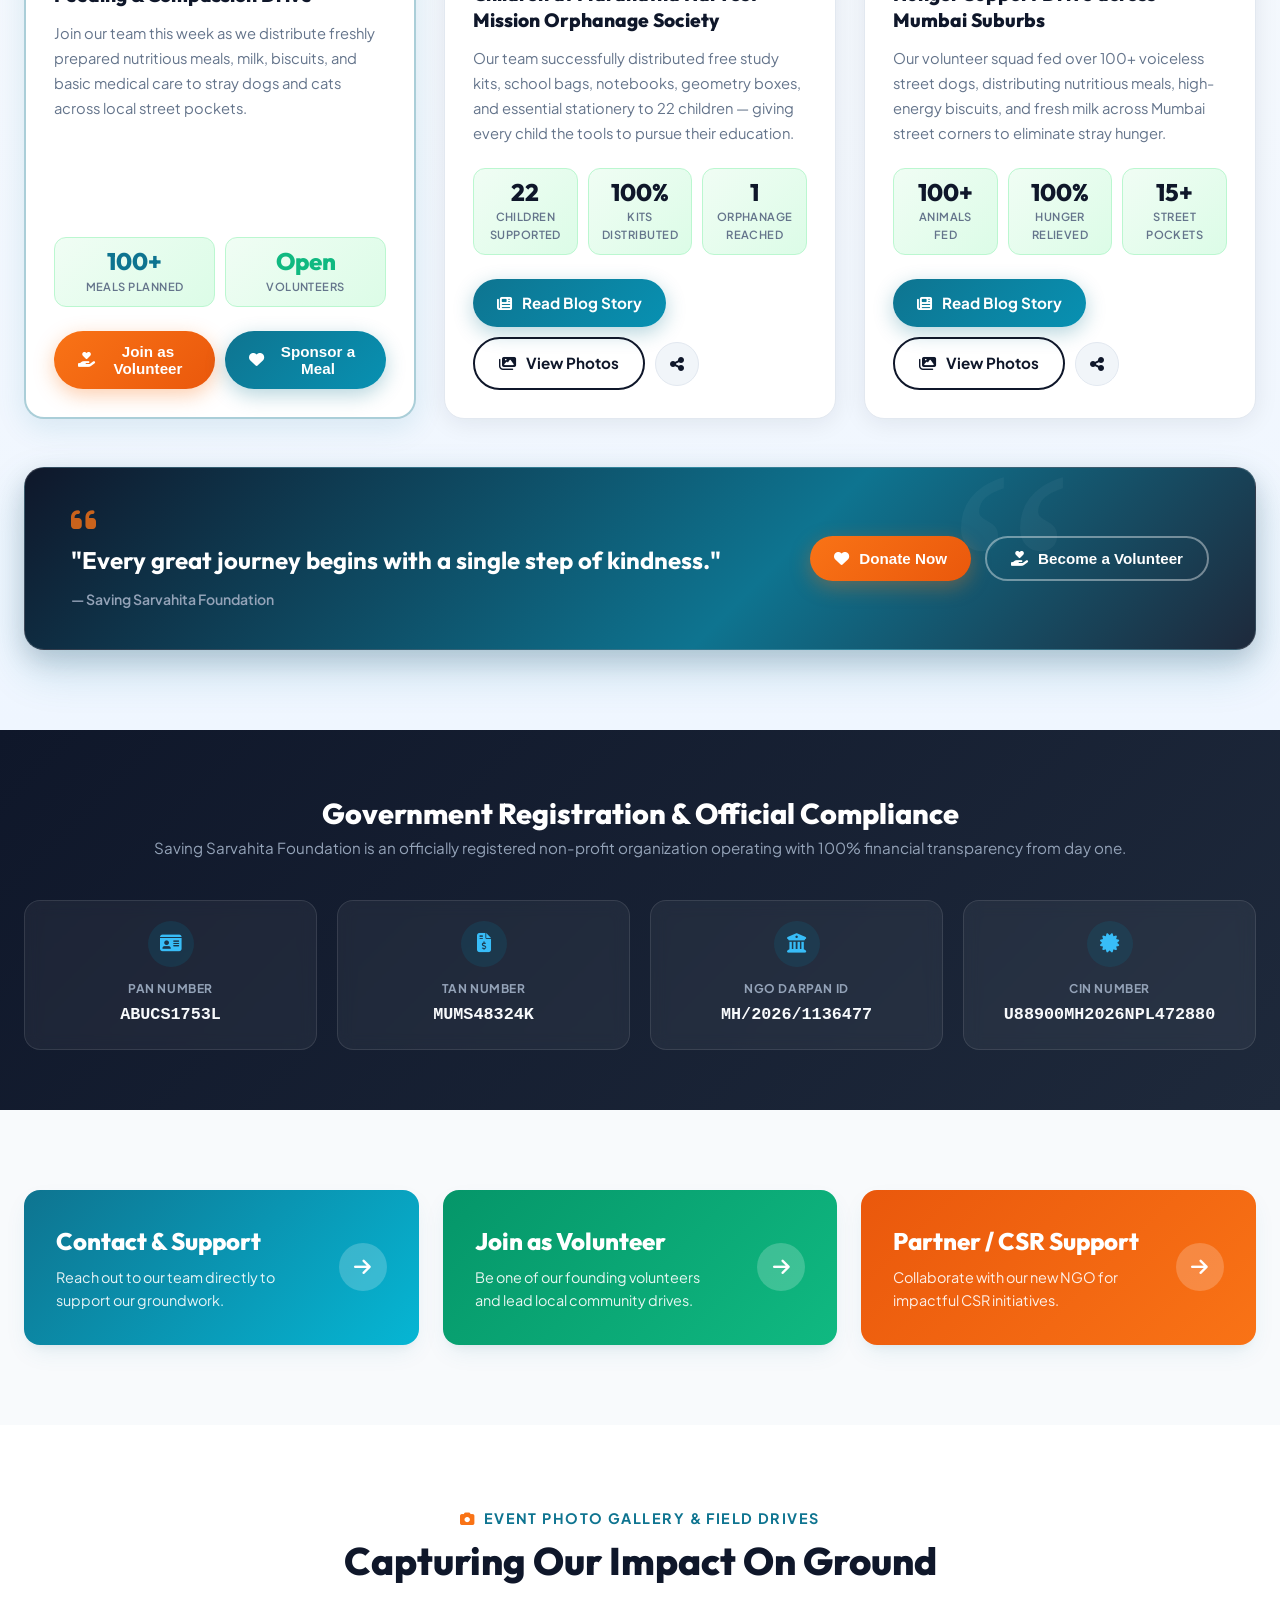
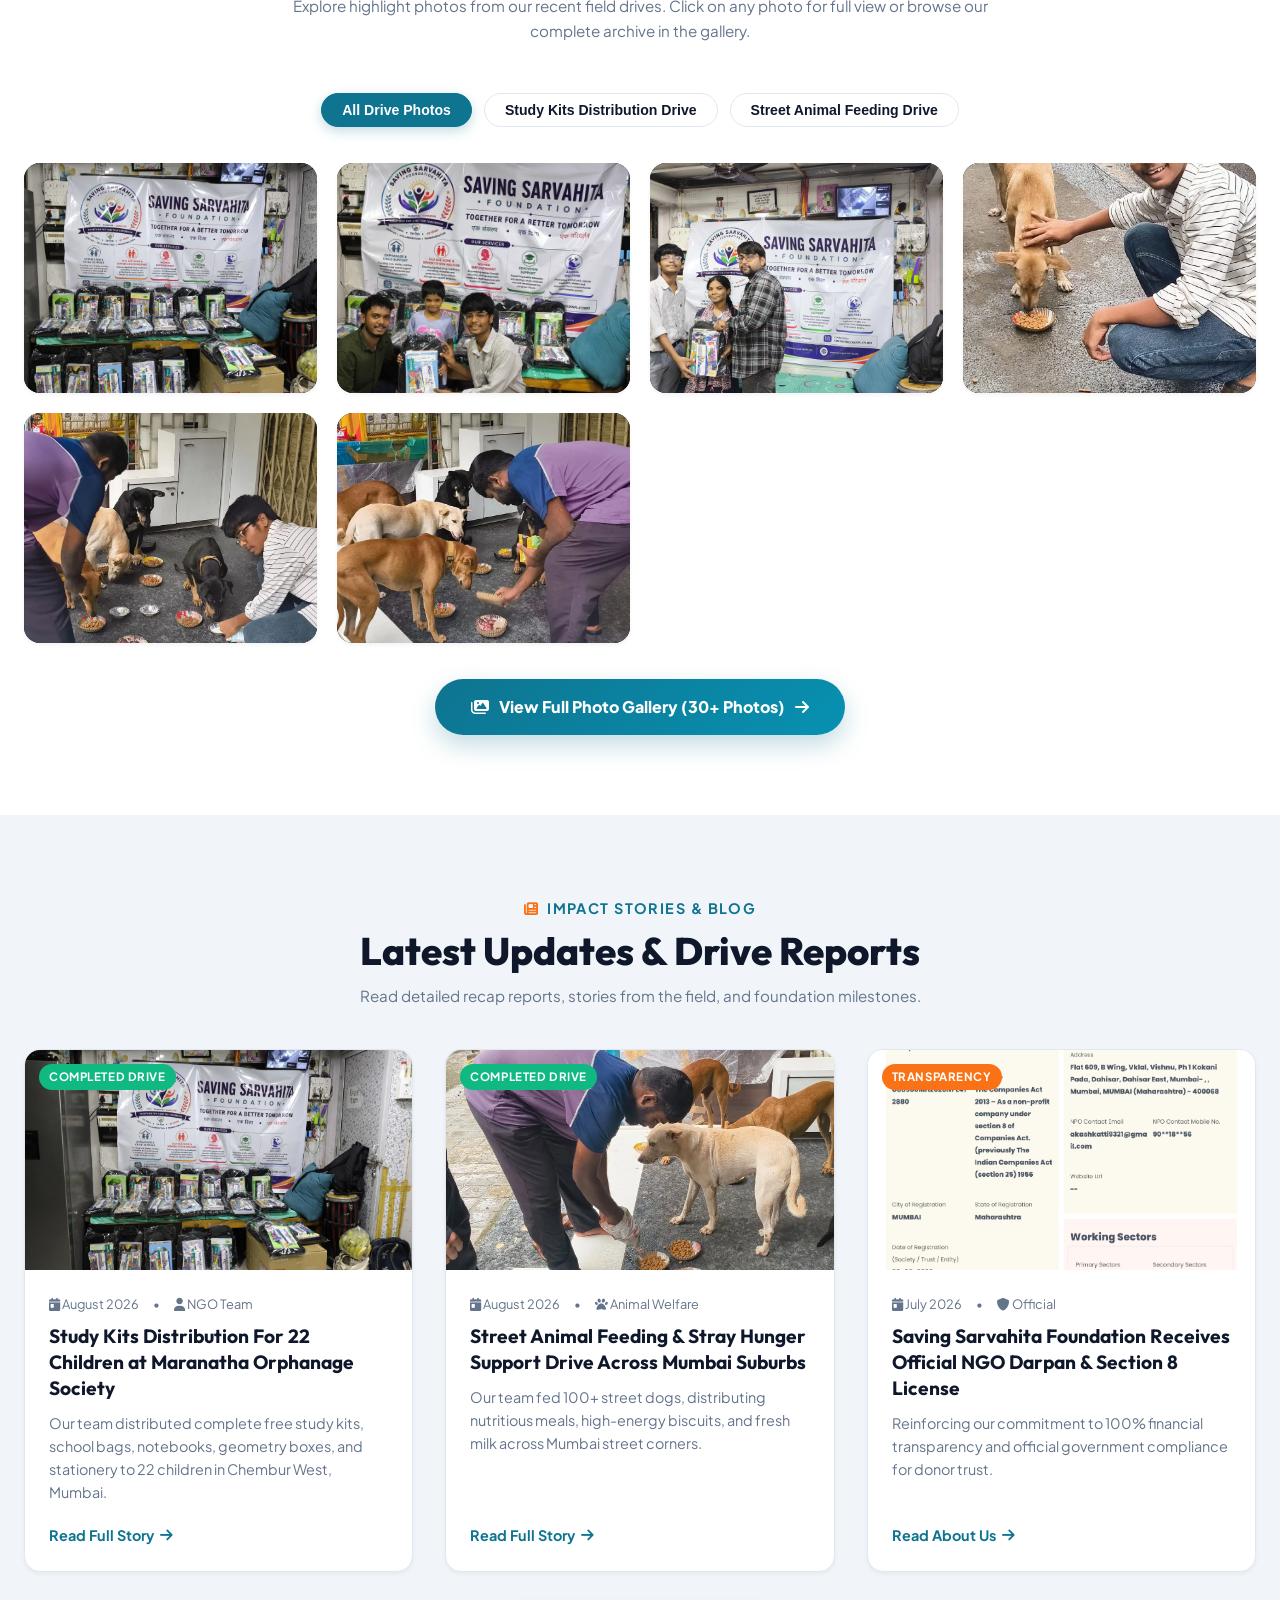
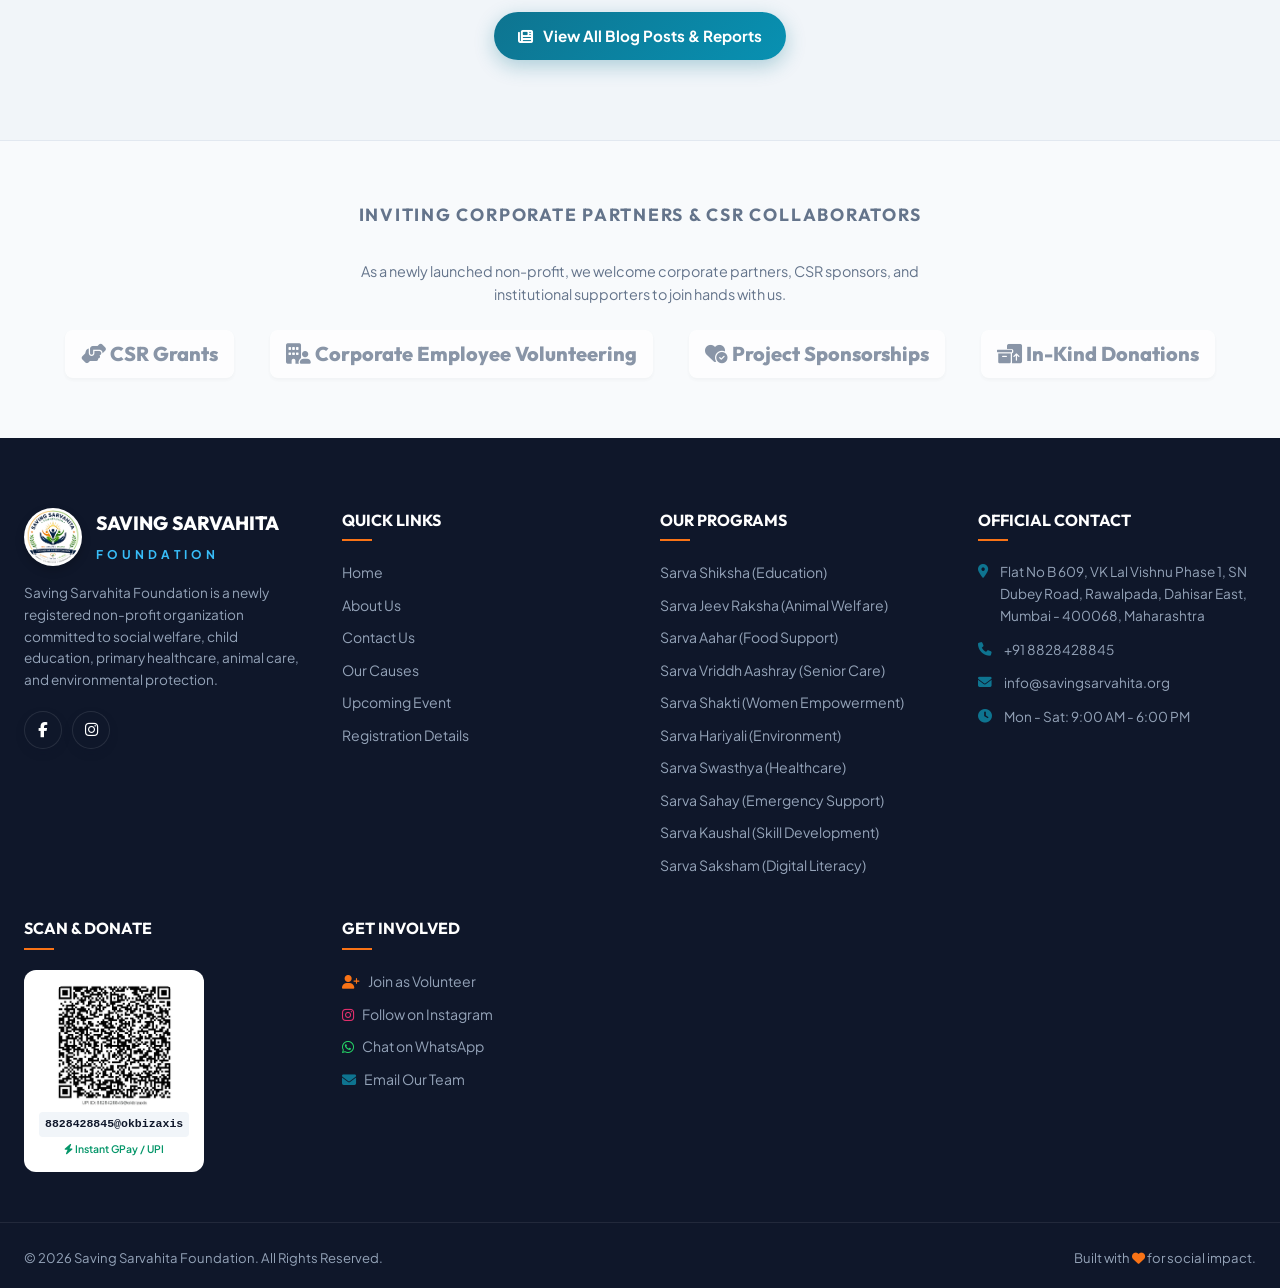
==== commit e93ba078: "Update upcoming drive schedule to this week" ====
--- a/index.html
+++ b/index.html
@@ -345,7 +345,7 @@
             <img src="assets/AnimalFeeding/000e0d9e-a153-4bce-9d0d-96ba43e60437.webp" alt="Upcoming Street Animal Feeding Drive">
             <div class="ep-card-banner-overlay"></div>
             <div class="ep-card-status ep-status--upcoming" style="background: #0E7490; color: white;">
-              <i class="fa-solid fa-bullhorn"></i> Upcoming Tomorrow
+              <i class="fa-solid fa-bullhorn"></i> Upcoming This Week
             </div>
             <div class="ep-card-category-pill">
               <i class="fa-solid fa-paw"></i> Sarva Jeev Raksha
@@ -356,7 +356,7 @@
             <div class="ep-card-meta-row">
               <span class="ep-meta-item">
                 <i class="fa-solid fa-calendar-day" style="color: #0E7490;"></i>
-                Tuesday, 25 August 2026
+                This Week
               </span>
               <span class="ep-meta-divider">•</span>
               <span class="ep-meta-item">
@@ -367,7 +367,7 @@
 
             <h3 class="ep-card-title">Sarva Jeev Raksha: Street Animal Feeding & Compassion Drive</h3>
 
-            <p class="ep-card-desc">Join our team tomorrow as we distribute freshly prepared nutritious meals, milk, biscuits, and basic medical care to stray dogs and cats across local street pockets.</p>
+            <p class="ep-card-desc">Join our team this week as we distribute freshly prepared nutritious meals, milk, biscuits, and basic medical care to stray dogs and cats across local street pockets.</p>
 
             <!-- Impact Numbers / Targets -->
             <div class="ep-impact-row">
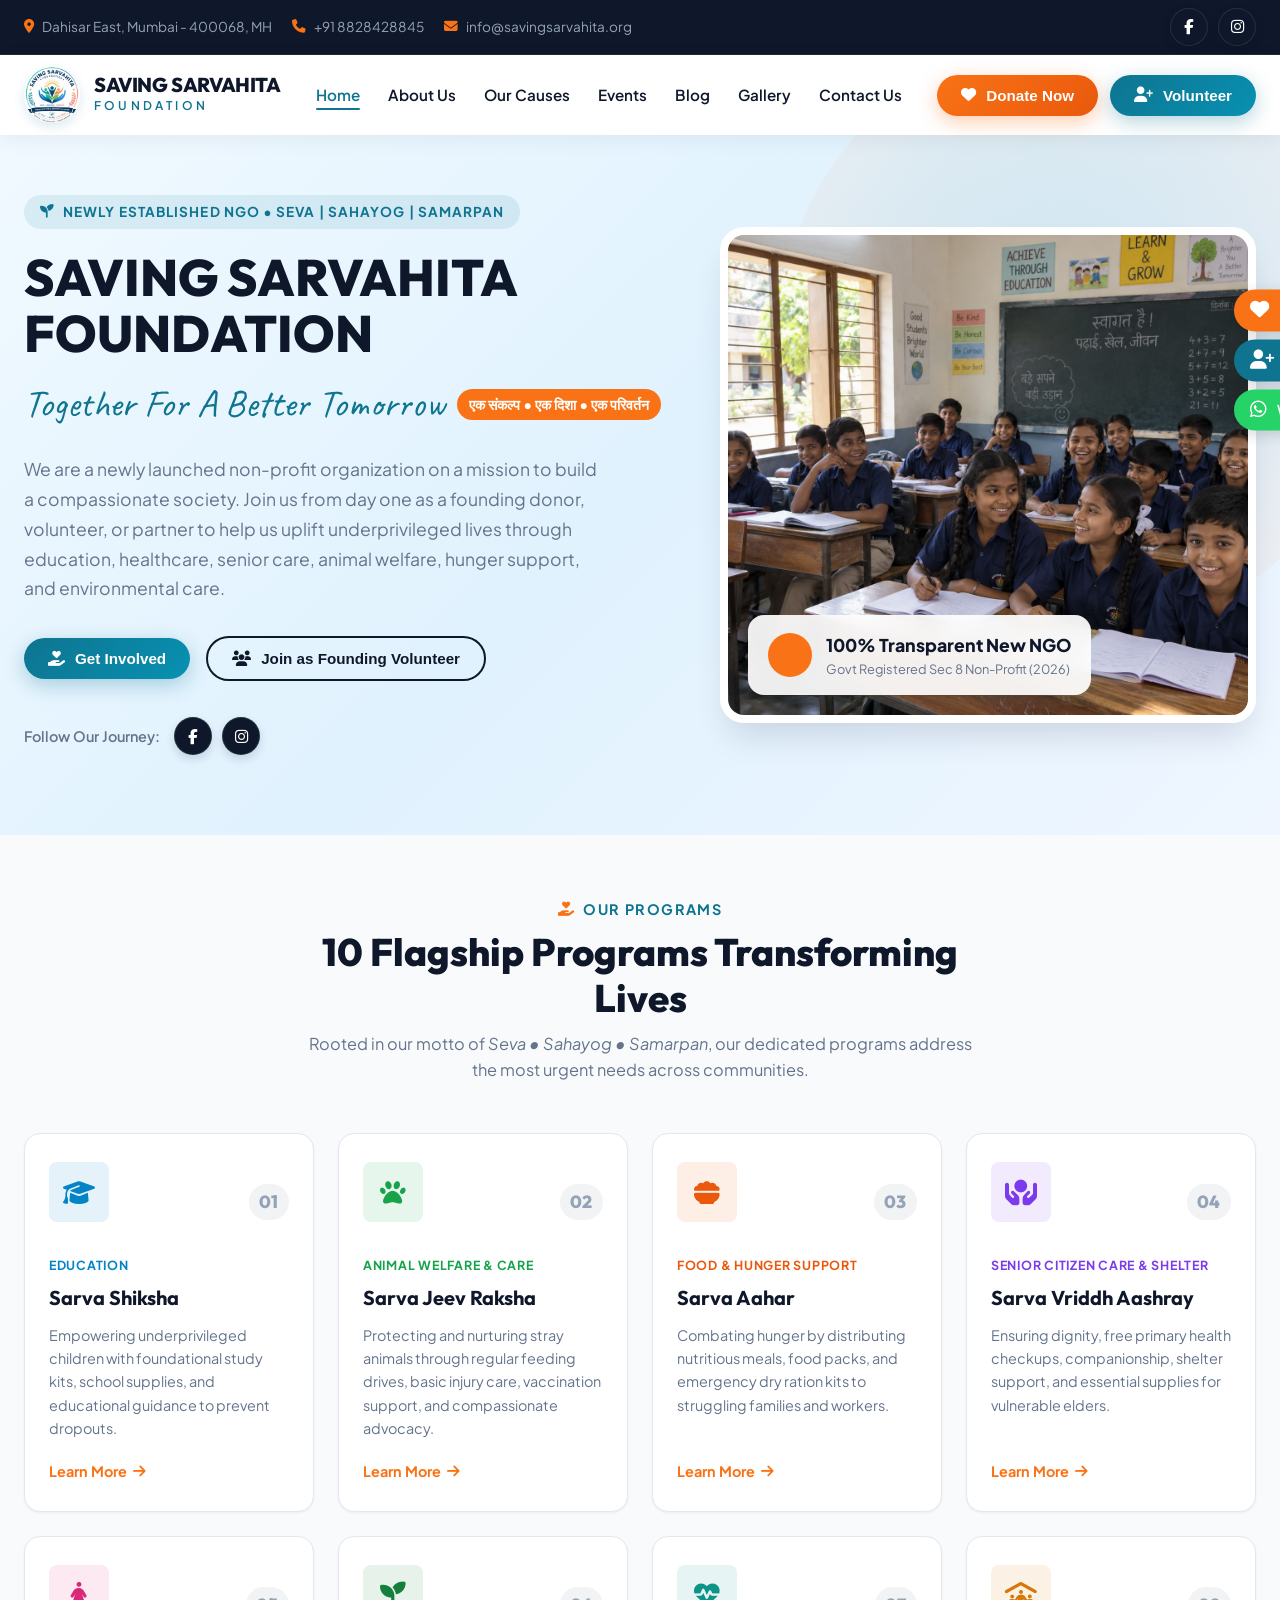
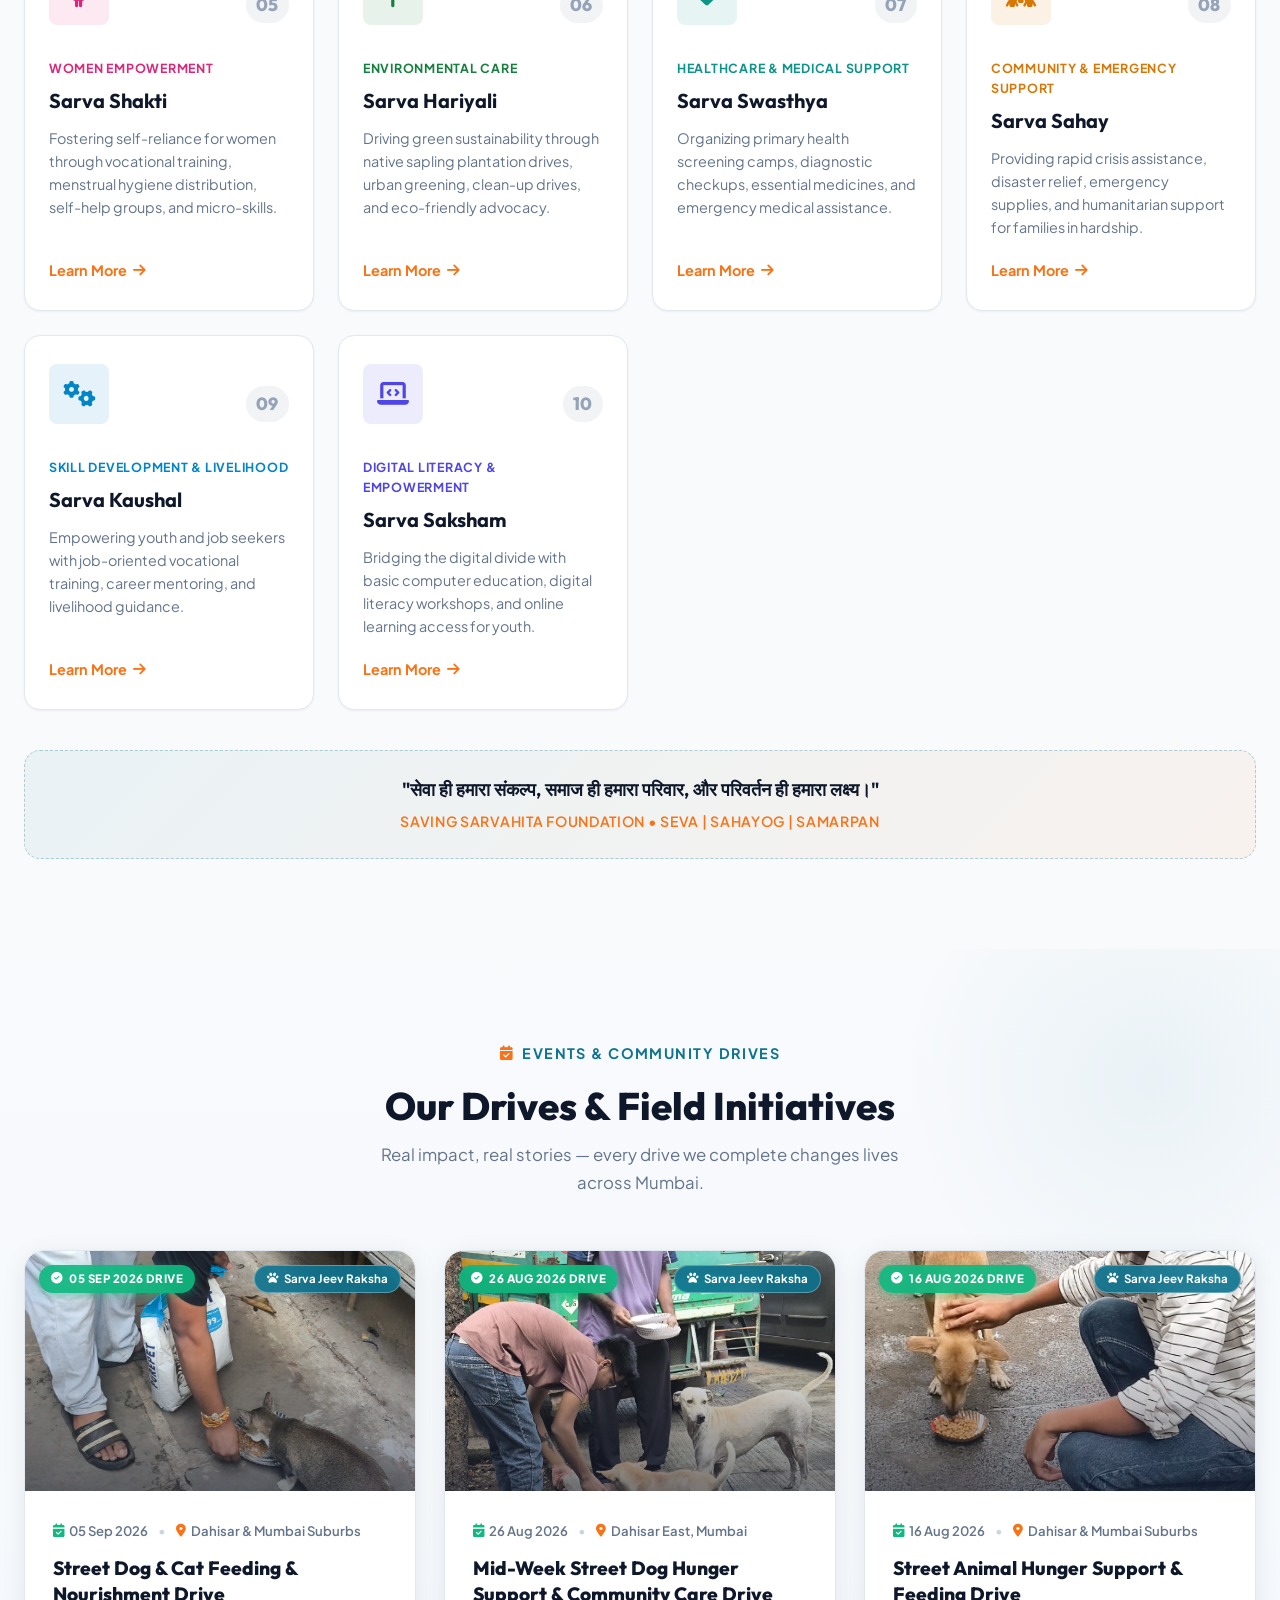
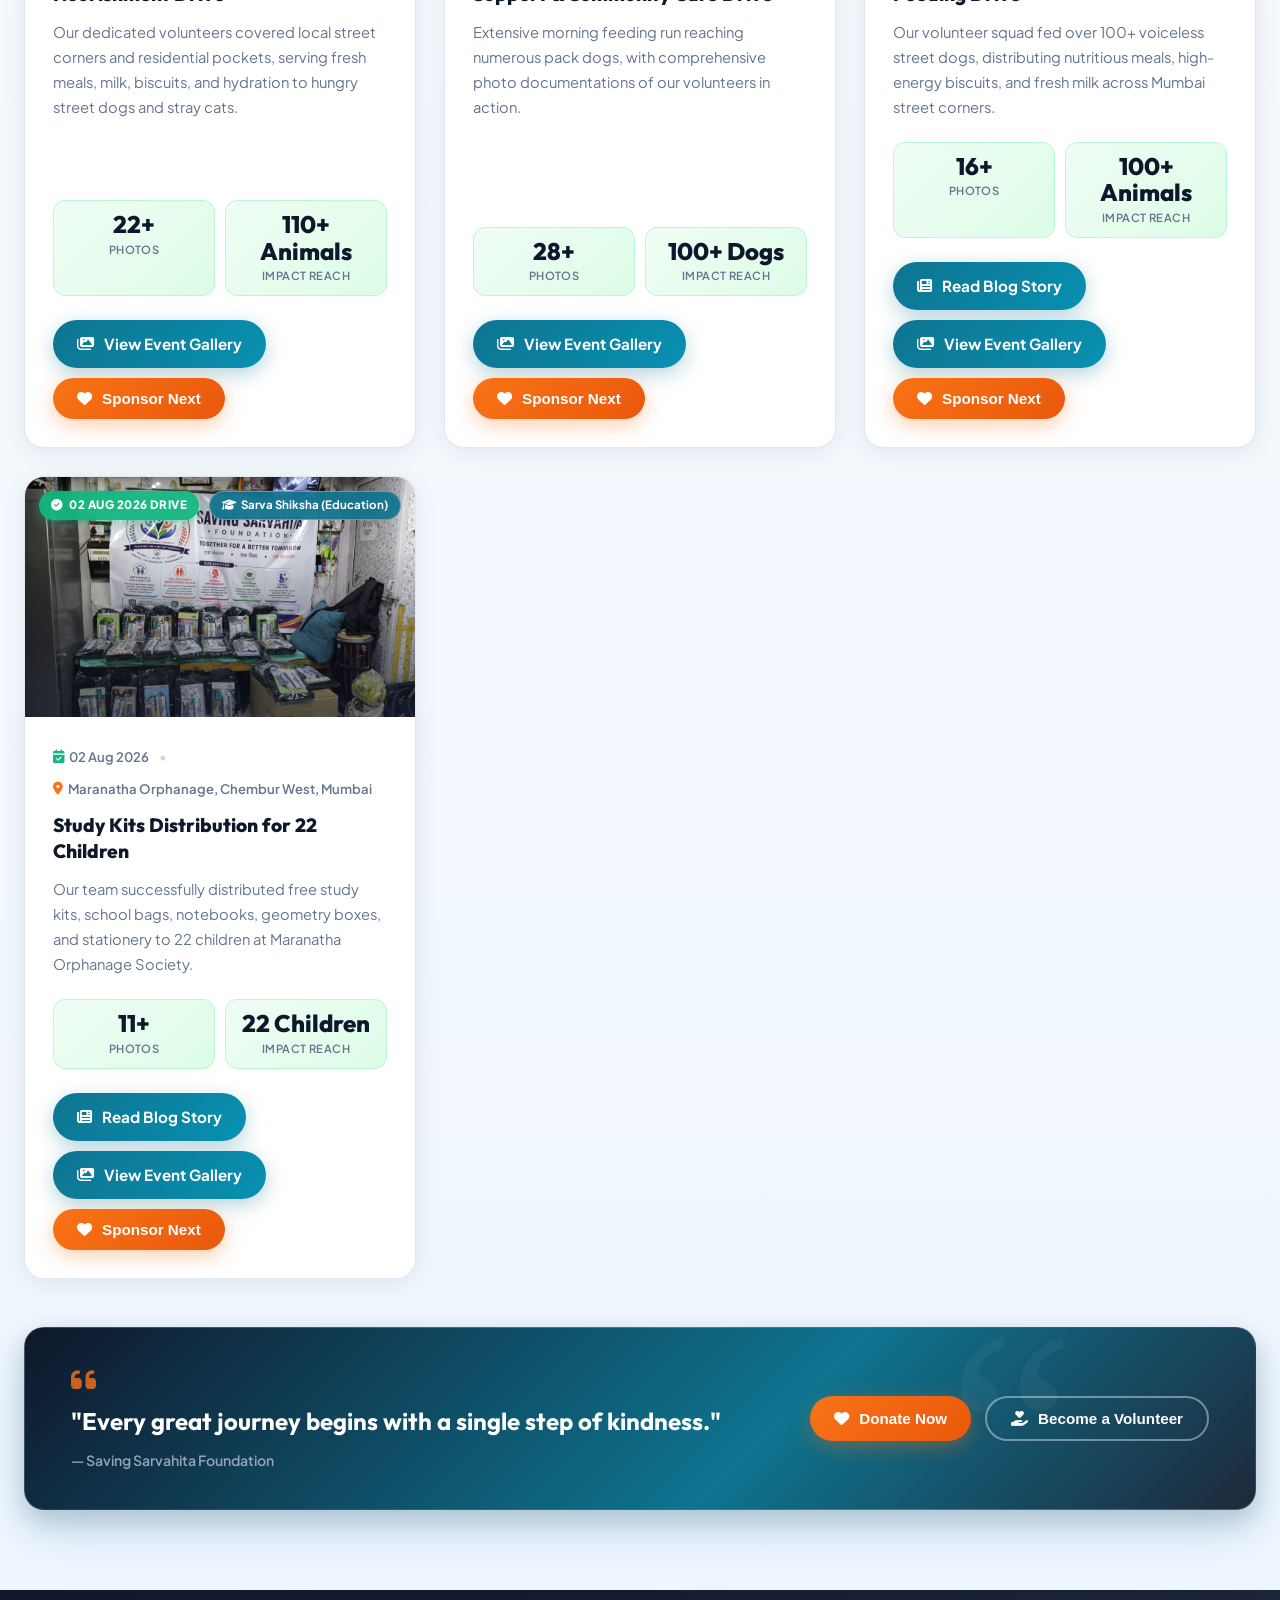
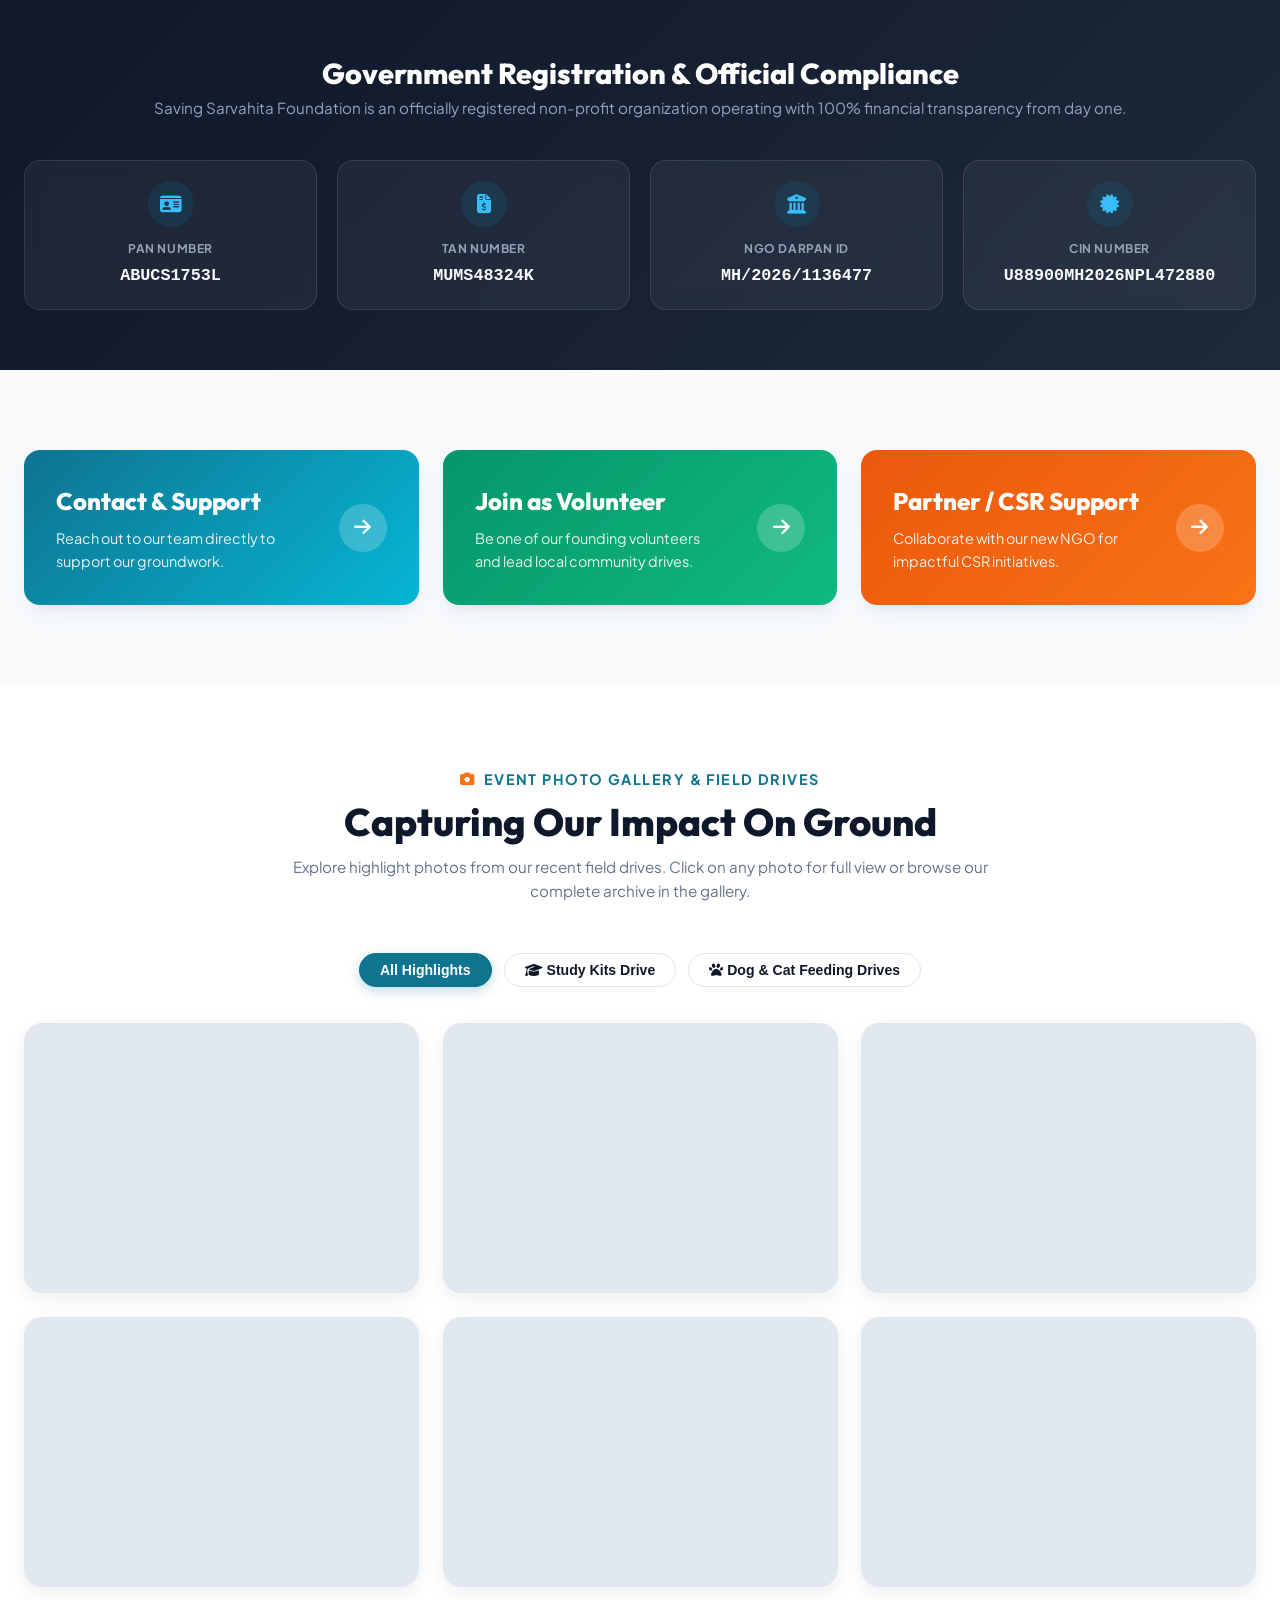
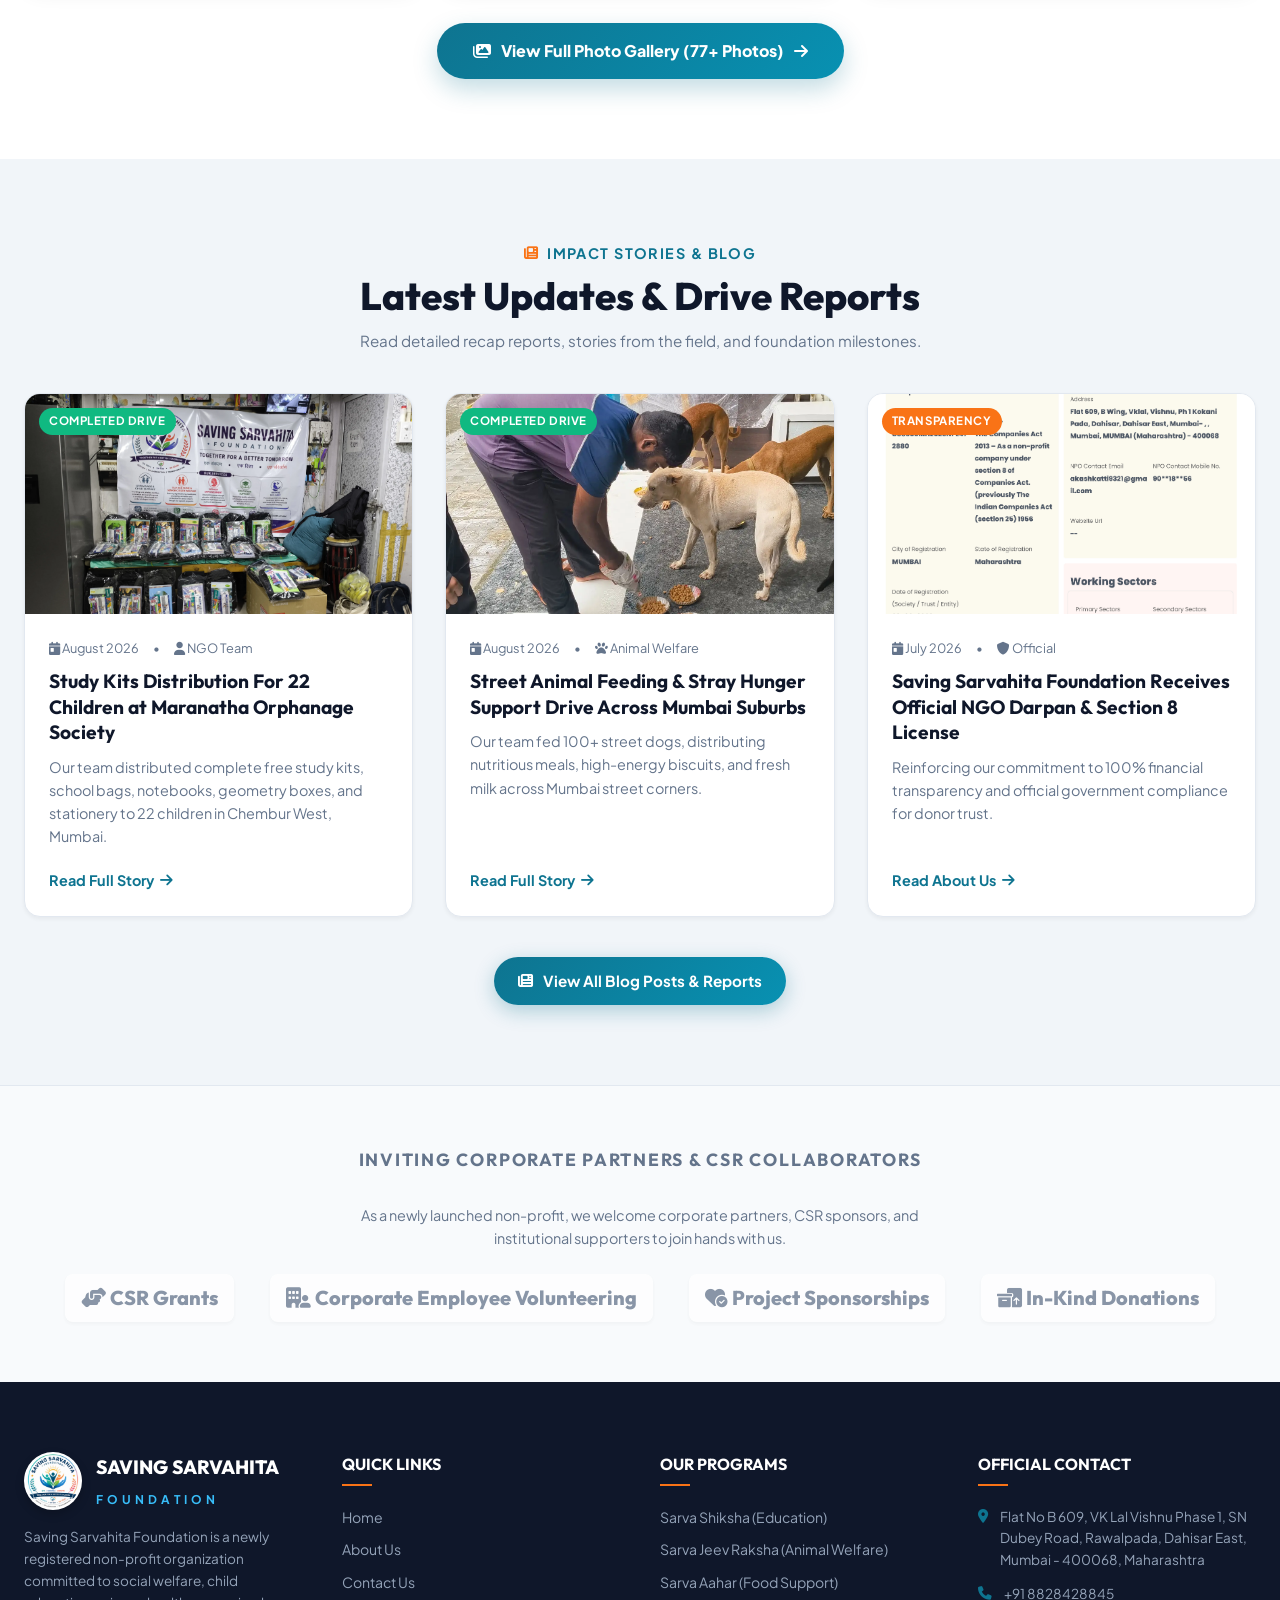
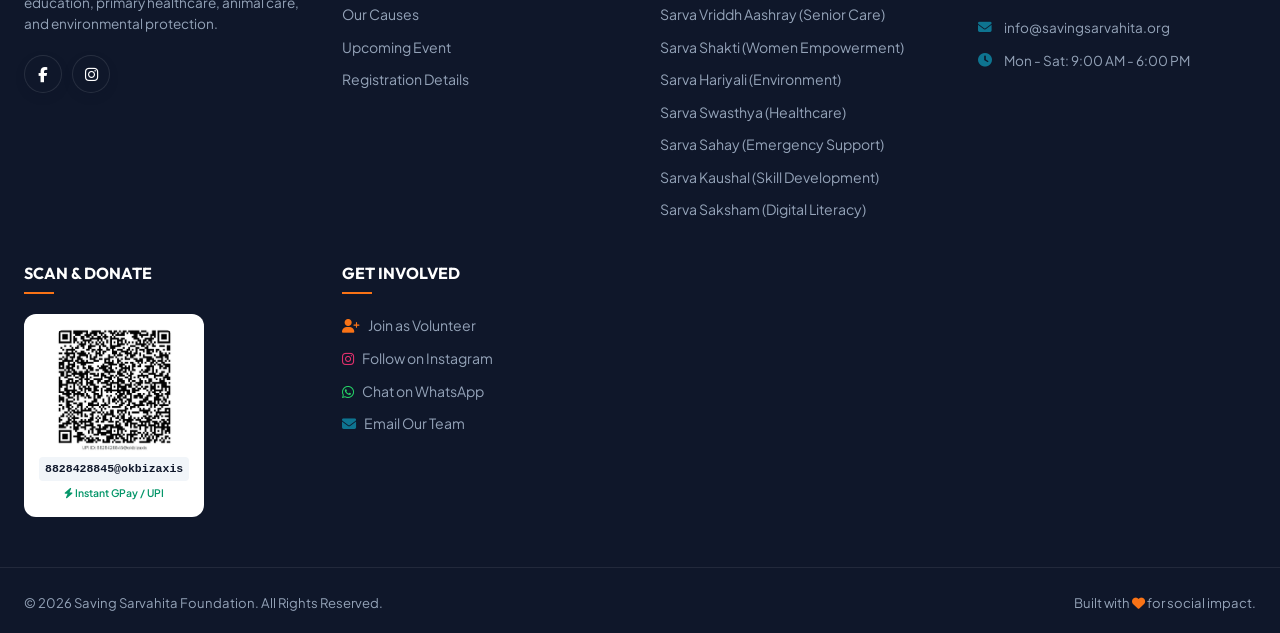
==== commit fc1a8ecd: "Update events structure, consolidate dog and cat feeding drive, and polish gallery UI" ====
--- a/index.html
+++ b/index.html
@@ -8,12 +8,12 @@
   <meta name="keywords" content="New NGO Mumbai, Saving Sarvahita Foundation, Animal Care, Child Education, Healthcare Aid, Charity India, Donate NGO">
   
   <!-- Favicon & Social Share Icons -->
-  <link rel="icon" type="image/png" sizes="32x32" href="assets/logo-png.png">
-  <link rel="icon" type="image/png" sizes="16x16" href="assets/logo-png.png">
-  <link rel="shortcut icon" type="image/png" href="assets/logo-png.png">
-  <link rel="apple-touch-icon" sizes="180x180" href="assets/logo-png.png">
-  <meta property="og:image" content="assets/logo-png.png">
-  <meta name="twitter:image" content="assets/logo-png.png">
+  <link rel="icon" type="image/png" sizes="32x32" href="assets/branding/logo.png">
+  <link rel="icon" type="image/png" sizes="16x16" href="assets/branding/logo.png">
+  <link rel="shortcut icon" type="image/png" href="assets/branding/logo.png">
+  <link rel="apple-touch-icon" sizes="180x180" href="assets/branding/logo.png">
+  <meta property="og:image" content="assets/branding/logo.png">
+  <meta name="twitter:image" content="assets/branding/logo.png">
   <link rel="stylesheet" href="https://cdnjs.cloudflare.com/ajax/libs/font-awesome/6.5.1/css/all.min.css">
   <link rel="stylesheet" href="style.css">
 </head>
@@ -49,7 +49,7 @@
   <nav class="main-header">
     <div class="header-container">
       <a href="#home" class="logo-brand">
-        <img src="assets/logo-png.png" alt="Saving Sarvahita Foundation Logo" class="logo-img">
+        <img src="assets/branding/logo.png" alt="Saving Sarvahita Foundation Logo" class="logo-img">
         <div class="logo-text-group">
           <span class="logo-title">SAVING SARVAHITA</span>
           <span class="logo-subtitle">F O U N D A T I O N</span>
@@ -141,7 +141,7 @@
 
       <div class="hero-media">
         <div class="hero-img-card">
-          <img src="assets/education.png" alt="Saving Sarvahita Foundation Launch Initiative">
+          <img src="assets/causes/education.png" alt="Saving Sarvahita Foundation Launch Initiative">
           <div class="hero-badge-overlay">
             <div class="hero-badge-icon">
               <i class="fa-solid fa-hands-holding-heart"></i>
@@ -342,7 +342,7 @@
         <!-- UPCOMING EVENT CARD: ANIMAL FEEDING DRIVE -->
         <article class="ep-card" style="border: 2px solid rgba(14, 116, 144, 0.35); box-shadow: 0 8px 30px rgba(14, 116, 144, 0.12);">
           <div class="ep-card-banner">
-            <img src="assets/AnimalFeeding/000e0d9e-a153-4bce-9d0d-96ba43e60437.webp" alt="Upcoming Street Animal Feeding Drive">
+            <img src="assets/events/animal-feeding-16-aug-2026/animal-feeding-01.webp" alt="Upcoming Street Animal Feeding Drive">
             <div class="ep-card-banner-overlay"></div>
             <div class="ep-card-status ep-status--upcoming" style="background: #0E7490; color: white;">
               <i class="fa-solid fa-bullhorn"></i> Upcoming This Week
@@ -395,7 +395,7 @@
         <!-- COMPLETED EVENT CARD -->
         <article class="ep-card ep-card--completed">
           <div class="ep-card-banner">
-            <img src="assets/Study Kits Distribution - 02-08-26/IMG_20260802_133026.jpg.webp" alt="Study Kit Distribution Drive at Maranatha Orphanage">
+            <img src="assets/events/study-kits/study-kit-01.webp" alt="Study Kit Distribution Drive at Maranatha Orphanage">
             <div class="ep-card-banner-overlay"></div>
             <div class="ep-card-status ep-status--completed">
               <i class="fa-solid fa-circle-check"></i> Completed Drive
@@ -455,7 +455,7 @@
         <!-- COMPLETED EVENT CARD: ANIMAL FEEDING & HUNGER SUPPORT -->
         <article class="ep-card ep-card--completed">
           <div class="ep-card-banner">
-            <img src="assets/AnimalFeeding/51592ec9-a363-4685-bce1-e4bc85e2571c.webp" alt="Street Animal Hunger Support & Feeding Drive Across Mumbai Suburbs">
+            <img src="assets/events/animal-feeding-16-aug-2026/animal-feeding-06.webp" alt="Street Animal Hunger Support & Feeding Drive Across Mumbai Suburbs">
             <div class="ep-card-banner-overlay"></div>
             <div class="ep-card-status ep-status--completed">
               <i class="fa-solid fa-circle-check"></i> Completed Drive
@@ -624,65 +624,71 @@
 
       <!-- Gallery Category Filter Tabs -->
       <div class="gallery-filters">
-        <button class="gallery-filter-btn active" data-filter="all">All Drive Photos</button>
-        <button class="gallery-filter-btn" data-filter="study-kits">Study Kits Distribution Drive</button>
-        <button class="gallery-filter-btn" data-filter="hunger-support">Street Animal Feeding Drive</button>
-      </div>
-
-      <!-- Gallery Preview Grid (6 Curated Highlights) -->
+        <button class="gallery-filter-btn active" data-filter="all">All Highlights</button>
+        <button class="gallery-filter-btn" data-filter="study-kits"><i class="fa-solid fa-graduation-cap"></i> Study Kits Drive</button>
+        <button class="gallery-filter-btn" data-filter="hunger-support"><i class="fa-solid fa-paw"></i> Dog & Cat Feeding Drives</button>
+      </div>
+
+      <!-- Gallery Preview Grid (6 Curated Highlights in 3x2 Grid) -->
       <div class="gallery-grid">
         
-        <!-- Study Kits Drive Highlight 1 -->
-        <div class="gallery-item" data-category="study-kits">
-          <img src="assets/Study Kits Distribution - 02-08-26/IMG_20260802_133026.jpg.webp" alt="Study Kit Distribution Ceremony For 22 Children">
+        <!-- Highlight 1: Study Kits Distribution -->
+        <div class="gallery-item" data-category="study-kits" data-src="assets/events/study-kits/study-kit-01.webp">
+          <span class="gallery-category-pill"><i class="fa-solid fa-graduation-cap" style="color: #38BDF8;"></i> Sarva Shiksha</span>
+          <img src="assets/events/study-kits/study-kit-01.webp" alt="Study Kit Distribution Ceremony For 22 Children" loading="lazy" decoding="async" onload="this.classList.add('loaded')">
           <div class="gallery-overlay">
             <h4>Study Kit Distribution Ceremony</h4>
-            <p>22 Children at Maranatha Orphanage Society</p>
-          </div>
-        </div>
-
-        <!-- Study Kits Drive Highlight 2 -->
-        <div class="gallery-item" data-category="study-kits">
-          <img src="assets/Study Kits Distribution - 02-08-26/IMG_20260802_133509.jpg.webp" alt="Children Smiling with New Study Kits">
+            <p>22 Children Supported at Maranatha Orphanage Society</p>
+          </div>
+        </div>
+
+        <!-- Highlight 2: Dog & Cat Feeding 05-09-2026 -->
+        <div class="gallery-item" data-category="hunger-support" data-src="assets/events/05-09-26 Dog and Cat Feeding/IMG-20260905-WA0020.jpg.webp">
+          <span class="gallery-category-pill"><i class="fa-solid fa-paw" style="color: #4ADE80;"></i> Sarva Jeev Raksha</span>
+          <img src="assets/events/05-09-26 Dog and Cat Feeding/IMG-20260905-WA0020.jpg.webp" alt="Street Dog & Cat Feeding & Nourishment Drive" loading="lazy" decoding="async" onload="this.classList.add('loaded')">
           <div class="gallery-overlay">
-            <h4>Happy Smiles & Learning Hope</h4>
-            <p>Study Kit Distribution Drive, Chembur</p>
-          </div>
-        </div>
-
-        <!-- Study Kits Drive Highlight 3 -->
-        <div class="gallery-item" data-category="study-kits">
-          <img src="assets/Study Kits Distribution - 02-08-26/IMG_20260802_133733.jpg.webp" alt="Group Photo with Children & Team">
+            <h4>Street Dog & Cat Feeding Drive</h4>
+            <p>05 Sep 2026 • Dahisar & Mumbai Suburbs</p>
+          </div>
+        </div>
+
+        <!-- Highlight 3: Cat Care 05-09-2026 -->
+        <div class="gallery-item" data-category="hunger-support" data-src="assets/events/05-09-26 Dog and Cat Feeding/IMG_20260829_071630_1.webp">
+          <span class="gallery-category-pill"><i class="fa-solid fa-cat" style="color: #2DD4BF;"></i> Cat Welfare</span>
+          <img src="assets/events/05-09-26 Dog and Cat Feeding/IMG_20260829_071630_1.webp" alt="Stray Cat Feeding & Neighborhood Care" loading="lazy" decoding="async" onload="this.classList.add('loaded')">
+          <div class="gallery-overlay">
+            <h4>Stray Cat Feeding & Care</h4>
+            <p>05 Sep 2026 • Neighborhood Feline Care</p>
+          </div>
+        </div>
+
+        <!-- Highlight 4: Dog Feeding 26-08-2026 -->
+        <div class="gallery-item" data-category="hunger-support" data-src="assets/events/26-08-26 Dog Feeding/IMG_20260826_081626.webp">
+          <span class="gallery-category-pill"><i class="fa-solid fa-paw" style="color: #4ADE80;"></i> Street Pack Care</span>
+          <img src="assets/events/26-08-26 Dog Feeding/IMG_20260826_081626.webp" alt="Mid-Week Street Dog Feeding Drive" loading="lazy" decoding="async" onload="this.classList.add('loaded')">
+          <div class="gallery-overlay">
+            <h4>Mid-Week Dog Care Run</h4>
+            <p>26 Aug 2026 • Dahisar East, Mumbai</p>
+          </div>
+        </div>
+
+        <!-- Highlight 5: Study Kits Group Photo -->
+        <div class="gallery-item" data-category="study-kits" data-src="assets/events/study-kits/study-kit-10.webp">
+          <span class="gallery-category-pill"><i class="fa-solid fa-graduation-cap" style="color: #38BDF8;"></i> Orphanage Drive</span>
+          <img src="assets/events/study-kits/study-kit-10.webp" alt="Group Photo with Children & Team" loading="lazy" decoding="async" onload="this.classList.add('loaded')">
           <div class="gallery-overlay">
             <h4>Group Photo with Children & Team</h4>
-            <p>Chembur West, Mumbai Drive Highlights</p>
-          </div>
-        </div>
-
-        <!-- Street Animal Feeding Highlight 1 -->
-        <div class="gallery-item" data-category="hunger-support">
-          <img src="assets/AnimalFeeding/000e0d9e-a153-4bce-9d0d-96ba43e60437.webp" alt="Volunteer feeding nutritious meal bowls to stray dog">
+            <p>02 Aug 2026 • Chembur West, Mumbai</p>
+          </div>
+        </div>
+
+        <!-- Highlight 6: Animal Feeding 16-08-2026 -->
+        <div class="gallery-item" data-category="hunger-support" data-src="assets/events/animal-feeding-16-aug-2026/animal-feeding-06.webp">
+          <span class="gallery-category-pill"><i class="fa-solid fa-paw" style="color: #4ADE80;"></i> Compassion Drive</span>
+          <img src="assets/events/animal-feeding-16-aug-2026/animal-feeding-06.webp" alt="Serving hygienic meals across Mumbai" loading="lazy" decoding="async" onload="this.classList.add('loaded')">
           <div class="gallery-overlay">
-            <h4>Compassionate Care</h4>
-            <p>Volunteer feeding nutritious meal bowl to stray dog</p>
-          </div>
-        </div>
-
-        <!-- Street Animal Feeding Highlight 2 -->
-        <div class="gallery-item" data-category="hunger-support">
-          <img src="assets/AnimalFeeding/296e0c4e-782a-4ec6-93cf-6ad226c98084.webp" alt="Saving Sarvahita team feeding hungry strays in Mumbai">
-          <div class="gallery-overlay">
-            <h4>Volunteer Dedication</h4>
-            <p>Saving Sarvahita team feeding hungry strays in Mumbai</p>
-          </div>
-        </div>
-
-        <!-- Street Animal Feeding Highlight 3 -->
-        <div class="gallery-item" data-category="hunger-support">
-          <img src="assets/AnimalFeeding/c68b7b81-1977-4ef2-ad5d-de7e03697730.webp" alt="Engaging local youth in compassionate animal welfare">
-          <div class="gallery-overlay">
-            <h4>Youth Volunteer Drive</h4>
-            <p>Engaging local youth in compassionate animal welfare</p>
+            <h4>Nourishing Street Lives</h4>
+            <p>16 Aug 2026 • Mumbai Suburbs Feeding</p>
           </div>
         </div>
 
@@ -691,7 +697,7 @@
       <!-- Redirect to Full Gallery CTA -->
       <div style="text-align: center; margin-top: 36px;">
         <a href="gallery.html" class="btn btn-teal" style="display: inline-flex; align-items: center; gap: 10px; padding: 15px 36px; font-size: 1rem; font-weight: 800; border-radius: 50px; text-decoration: none; box-shadow: 0 10px 25px rgba(14, 116, 144, 0.25); transition: all 0.3s ease;">
-          <i class="fa-solid fa-images"></i> View Full Photo Gallery (30+ Photos) <i class="fa-solid fa-arrow-right"></i>
+          <i class="fa-solid fa-images"></i> View Full Photo Gallery (77+ Photos) <i class="fa-solid fa-arrow-right"></i>
         </a>
       </div>
 
@@ -714,7 +720,7 @@
         <!-- Blog Card 1: Completed Study Kit Event -->
         <article class="blog-card">
           <div class="blog-card-img">
-            <img src="assets/Study Kits Distribution - 02-08-26/IMG_20260802_133026.jpg.webp" alt="Study Kit Distribution Drive">
+            <img src="assets/events/study-kits/study-kit-01.webp" alt="Study Kit Distribution Drive">
             <span class="blog-card-category" style="background: #10B981;">COMPLETED DRIVE</span>
           </div>
           <div class="blog-card-body">
@@ -738,7 +744,7 @@
         <!-- Blog Card 2: Completed Animal Feeding Drive -->
         <article class="blog-card">
           <div class="blog-card-img">
-            <img src="assets/AnimalFeeding/51592ec9-a363-4685-bce1-e4bc85e2571c.webp" alt="Street Animal Hunger Support & Feeding Drive">
+            <img src="assets/events/animal-feeding-16-aug-2026/animal-feeding-06.webp" alt="Street Animal Hunger Support & Feeding Drive">
             <span class="blog-card-category" style="background: #10B981;">COMPLETED DRIVE</span>
           </div>
           <div class="blog-card-body">
@@ -762,7 +768,7 @@
         <!-- Blog Card 3: Foundation Compliance & Transparency -->
         <article class="blog-card">
           <div class="blog-card-img">
-            <img src="assets/SAVING_SARVAHITA_FOUNDATION-1 Darpan.jpg" alt="Government Compliance & Transparency">
+            <img src="assets/certificates/ngo-darpan.jpg" alt="Government Compliance & Transparency">
             <span class="blog-card-category" style="background: #F97316;">TRANSPARENCY</span>
           </div>
           <div class="blog-card-body">
@@ -812,7 +818,7 @@
     <div class="footer-container">
       <div class="footer-col-brand">
         <div style="display: flex; align-items: center; gap: 14px; margin-bottom: 16px;">
-          <img src="assets/logo-png.png" alt="Saving Sarvahita Foundation Logo" style="height: 58px; width: auto; border-radius: 50%; background: white; padding: 2px; box-shadow: 0 4px 10px rgba(0,0,0,0.2);">
+          <img src="assets/branding/logo.png" alt="Saving Sarvahita Foundation Logo" style="height: 58px; width: auto; border-radius: 50%; background: white; padding: 2px; box-shadow: 0 4px 10px rgba(0,0,0,0.2);">
           <div>
             <h3 class="footer-brand-title" style="margin-bottom: 2px;">SAVING SARVAHITA</h3>
             <span style="font-size: 0.75rem; color: #38BDF8; font-weight: 700; letter-spacing: 0.08em;">F O U N D A T I O N</span>
@@ -878,7 +884,7 @@
       <div>
         <h4 class="footer-col-title">SCAN & DONATE</h4>
         <div style="background: white; padding: 14px; border-radius: 12px; text-align: center; border: 1px solid rgba(255,255,255,0.15); display: inline-block;">
-          <img src="assets/QR-GPAY.jpeg" alt="Primary UPI QR Code - Saving Sarvahita Foundation" style="width: 115px; height: auto; border-radius: 8px; display: block; margin: 0 auto 6px;">
+          <img src="assets/payments/qr-gpay.jpeg" alt="Primary UPI QR Code - Saving Sarvahita Foundation" style="width: 115px; height: auto; border-radius: 8px; display: block; margin: 0 auto 6px;">
           <div style="font-size: 0.72rem; font-weight: 700; color: #0F172A; font-family: monospace; background: #F1F5F9; padding: 3px 6px; border-radius: 4px;">8828428845@okbizaxis</div>
           <span style="display: block; font-size: 0.65rem; color: #059669; font-weight: 600; margin-top: 4px;"><i class="fa-solid fa-bolt"></i> Instant GPay / UPI</span>
         </div>
@@ -918,7 +924,7 @@
           <i class="fa-brands fa-google-pay" style="font-size: 0.95rem; vertical-align: middle;"></i> Primary Payment QR
         </div>
         
-        <img src="assets/QR-GPAY.jpeg" alt="Official UPI QR Code - Saving Sarvahita Foundation" style="width: 220px; height: auto; margin: 0 auto 14px; display: block; border: 4px solid white; border-radius: 12px; box-shadow: 0 6px 18px rgba(0,0,0,0.1);">
+        <img src="assets/payments/qr-gpay.jpeg" alt="Official UPI QR Code - Saving Sarvahita Foundation" style="width: 220px; height: auto; margin: 0 auto 14px; display: block; border: 4px solid white; border-radius: 12px; box-shadow: 0 6px 18px rgba(0,0,0,0.1);">
         
         <div style="background: white; padding: 10px 14px; border-radius: 10px; display: inline-flex; align-items: center; gap: 8px; border: 1px solid #E2E8F0; margin-bottom: 10px;">
           <i class="fa-solid fa-qrcode" style="color: #0E7490; font-size: 1.1rem;"></i>
@@ -937,7 +943,7 @@
 
         <div id="altQRBox" style="display: none; margin-top: 12px; background: #FFFBEB; padding: 16px; border-radius: 12px; border: 1px solid #FDE68A;">
           <span style="font-size: 0.78rem; font-weight: 700; color: #92400E; display: block; margin-bottom: 8px;">Kotak Mahindra Bank UPI QR</span>
-          <img src="assets/OR-Kotak.jpeg" alt="Kotak Bank UPI QR Code" style="width: 170px; height: auto; margin: 0 auto 10px; display: block; border: 3px solid white; border-radius: 8px; box-shadow: 0 4px 10px rgba(0,0,0,0.06);">
+          <img src="assets/payments/qr-kotak.jpeg" alt="Kotak Bank UPI QR Code" style="width: 170px; height: auto; margin: 0 auto 10px; display: block; border: 3px solid white; border-radius: 8px; box-shadow: 0 4px 10px rgba(0,0,0,0.06);">
           <div style="background: white; padding: 6px 10px; border-radius: 8px; display: inline-flex; align-items: center; gap: 8px; border: 1px solid #FDE68A;">
             <span style="font-size: 0.8rem; font-family: monospace; font-weight: 700; color: #0F172A;">savingsarvahita2026@kotak</span>
             <button type="button" onclick="navigator.clipboard.writeText('savingsarvahita2026@kotak'); alert('UPI ID savingsarvahita2026@kotak copied!');" style="background: #FEF3C7; color: #92400E; border: none; padding: 3px 8px; border-radius: 4px; font-weight: 700; cursor: pointer; font-size: 0.72rem;">Copy</button>
@@ -1021,11 +1027,13 @@
       <button class="lightbox-nav lightbox-prev" id="prevLightbox"><i class="fa-solid fa-chevron-left"></i></button>
       <button class="lightbox-nav lightbox-next" id="nextLightbox"><i class="fa-solid fa-chevron-right"></i></button>
       <img src="" alt="Gallery Image" class="lightbox-img" id="lightboxImg">
+      <video id="lightboxVideo" class="lightbox-video" controls playsinline style="display: none;"></video>
       <div class="lightbox-caption" id="lightboxCaption"></div>
     </div>
   </div>
 
   <!-- JavaScript -->
+  <script src="assets/events/events-data.js"></script>
   <script src="script.js"></script>
 </body>
 </html>
--- a/style.css
+++ b/style.css
@@ -697,35 +697,23 @@
   background: var(--bg-white);
   border-radius: var(--radius-md);
   padding: 28px 24px;
-  box-shadow: var(--shadow-sm);
-  transition: var(--transition-normal);
+  box-shadow: 0 1px 3px rgba(15, 23, 42, 0.04), 0 1px 2px rgba(15, 23, 42, 0.02);
+  transition: transform 0.25s ease, box-shadow 0.25s ease, border-color 0.25s ease;
   border: 1px solid var(--border-light);
   display: flex;
   flex-direction: column;
   align-items: flex-start;
   position: relative;
-  overflow: hidden;
-}
-
-.cause-card::before {
-  content: '';
-  position: absolute;
-  top: 0;
-  left: 0;
-  width: 100%;
-  height: 4px;
-  background: linear-gradient(90deg, var(--primary-teal), var(--accent-orange));
-  opacity: 0;
-  transition: var(--transition-fast);
 }
 
 .cause-card:hover {
-  transform: translateY(-6px);
-  box-shadow: var(--shadow-md);
-}
-
-.cause-card:hover::before {
-  opacity: 1;
+  transform: translateY(-4px);
+  box-shadow: 0 12px 24px -6px rgba(15, 23, 42, 0.08), 0 4px 8px -4px rgba(15, 23, 42, 0.03);
+  border-color: #CBD5E1;
+}
+
+.cause-card:hover .cause-link i {
+  transform: translateX(4px);
 }
 
 .cause-icon {
@@ -740,12 +728,6 @@
   font-size: 1.6rem;
   margin-bottom: 20px;
   transition: var(--transition-fast);
-}
-
-.cause-card:hover .cause-icon {
-  background: var(--primary-teal);
-  color: white;
-  transform: scale(1.05);
 }
 
 .cause-title {
@@ -1321,6 +1303,55 @@
   font-size: 0.78rem;
   color: #CBD5E1;
   line-height: 1.4;
+}
+
+/* Homepage Gallery Preview Custom 3-Column Grid */
+#gallery .gallery-grid {
+  display: grid;
+  grid-template-columns: repeat(3, 1fr);
+  gap: 24px;
+}
+
+#gallery .gallery-item {
+  height: 270px;
+  border-radius: 18px;
+  border: 1px solid #E2E8F0;
+  box-shadow: 0 6px 20px rgba(15, 23, 42, 0.07);
+}
+
+#gallery .gallery-item .gallery-overlay {
+  opacity: 1;
+  background: linear-gradient(to top, rgba(15, 23, 42, 0.88) 0%, rgba(15, 23, 42, 0.3) 50%, transparent 100%);
+}
+
+#gallery .gallery-category-pill {
+  position: absolute;
+  top: 14px;
+  left: 14px;
+  background: rgba(15, 23, 42, 0.75);
+  backdrop-filter: blur(8px);
+  color: #ffffff;
+  font-size: 0.72rem;
+  font-weight: 700;
+  padding: 4px 12px;
+  border-radius: 20px;
+  border: 1px solid rgba(255, 255, 255, 0.25);
+  z-index: 3;
+  display: flex;
+  align-items: center;
+  gap: 5px;
+}
+
+@media (max-width: 992px) {
+  #gallery .gallery-grid {
+    grid-template-columns: repeat(2, 1fr);
+  }
+}
+
+@media (max-width: 640px) {
+  #gallery .gallery-grid {
+    grid-template-columns: 1fr;
+  }
 }
 
 /* OUR PARTNERS SECTION */
@@ -2068,12 +2099,146 @@
   border-radius: var(--radius-md);
   overflow: hidden;
   box-shadow: var(--shadow-sm);
-  transition: var(--transition-normal);
+  transition: transform 0.3s cubic-bezier(0.4, 0, 0.2, 1), box-shadow 0.3s cubic-bezier(0.4, 0, 0.2, 1);
+  background: #E2E8F0;
+  min-height: 220px;
+  content-visibility: auto;
+  contain-intrinsic-size: 220px;
 }
 
 .gallery-item:hover {
-  transform: translateY(-4px);
-  box-shadow: var(--shadow-md);
+  transform: translateY(-4px) scale(1.02);
+  box-shadow: 0 12px 28px rgba(15, 23, 42, 0.16);
+  z-index: 2;
+}
+
+.gallery-item img {
+  width: 100%;
+  height: 100%;
+  object-fit: cover;
+  display: block;
+  opacity: 0;
+  transition: opacity 0.35s ease, transform 0.4s ease;
+}
+
+.gallery-item img.loaded {
+  opacity: 1;
+}
+
+.gallery-item:hover img {
+  transform: scale(1.06);
+}
+
+/* Gallery Loading Spinner & Skeleton */
+.gallery-loader-wrapper {
+  padding: 40px 20px;
+  text-align: center;
+  transition: opacity 0.3s ease;
+}
+
+.gallery-loader-spinner {
+  width: 64px;
+  height: 64px;
+  margin: 0 auto 16px;
+  position: relative;
+  display: flex;
+  align-items: center;
+  justify-content: center;
+}
+
+.gallery-loader-spinner .spinner-ring {
+  position: absolute;
+  inset: 0;
+  border: 4px solid #E0F2FE;
+  border-top-color: var(--primary-teal);
+  border-right-color: var(--accent-orange);
+  border-radius: 50%;
+  animation: gallery-spin 0.9s linear infinite;
+}
+
+.gallery-loader-spinner i {
+  font-size: 1.5rem;
+  color: var(--primary-teal);
+}
+
+.gallery-loader-text {
+  font-size: 1.05rem;
+  font-weight: 700;
+  color: var(--navy-dark);
+  margin-bottom: 28px;
+}
+
+.gallery-skeleton-grid {
+  display: grid;
+  grid-template-columns: repeat(auto-fill, minmax(270px, 1fr));
+  gap: 20px;
+}
+
+.gallery-skeleton-card {
+  height: 220px;
+  border-radius: var(--radius-md);
+  background: linear-gradient(90deg, #F1F5F9 25%, #E2E8F0 50%, #F1F5F9 75%);
+  background-size: 200% 100%;
+  animation: gallery-shimmer 1.5s infinite;
+}
+
+@keyframes gallery-spin {
+  0% { transform: rotate(0deg); }
+  100% { transform: rotate(360deg); }
+}
+
+@keyframes gallery-shimmer {
+  0% { background-position: 200% 0; }
+  100% { background-position: -200% 0; }
+}
+
+/* Video badge and play button */
+.gallery-item--video .gallery-play-indicator {
+  position: absolute;
+  top: 50%;
+  left: 50%;
+  transform: translate(-50%, -50%);
+  width: 52px;
+  height: 52px;
+  border-radius: 50%;
+  background: rgba(14, 116, 144, 0.88);
+  backdrop-filter: blur(6px);
+  color: #ffffff;
+  display: flex;
+  align-items: center;
+  justify-content: center;
+  font-size: 1.25rem;
+  box-shadow: 0 8px 24px rgba(0, 0, 0, 0.35);
+  border: 2px solid rgba(255, 255, 255, 0.4);
+  transition: all 0.3s cubic-bezier(0.4, 0, 0.2, 1);
+  pointer-events: none;
+  z-index: 3;
+}
+
+.gallery-item:hover .gallery-play-indicator {
+  transform: translate(-50%, -50%) scale(1.15);
+  background: #F97316;
+  border-color: #ffffff;
+}
+
+.gallery-video-tag {
+  position: absolute;
+  top: 12px;
+  right: 12px;
+  background: rgba(15, 23, 42, 0.85);
+  backdrop-filter: blur(6px);
+  color: #ffffff;
+  font-size: 0.72rem;
+  font-weight: 800;
+  letter-spacing: 0.04em;
+  text-transform: uppercase;
+  padding: 4px 10px;
+  border-radius: 20px;
+  display: flex;
+  align-items: center;
+  gap: 5px;
+  z-index: 3;
+  border: 1px solid rgba(255, 255, 255, 0.2);
 }
 
 /* Lightbox Modal */
@@ -2114,6 +2279,15 @@
   border-radius: var(--radius-md);
   box-shadow: 0 20px 50px rgba(0,0,0,0.5);
   object-fit: contain;
+}
+
+.lightbox-video {
+  max-width: 100%;
+  max-height: 75vh;
+  border-radius: var(--radius-md);
+  box-shadow: 0 20px 50px rgba(0,0,0,0.5);
+  background: #000000;
+  outline: none;
 }
 
 .lightbox-caption {
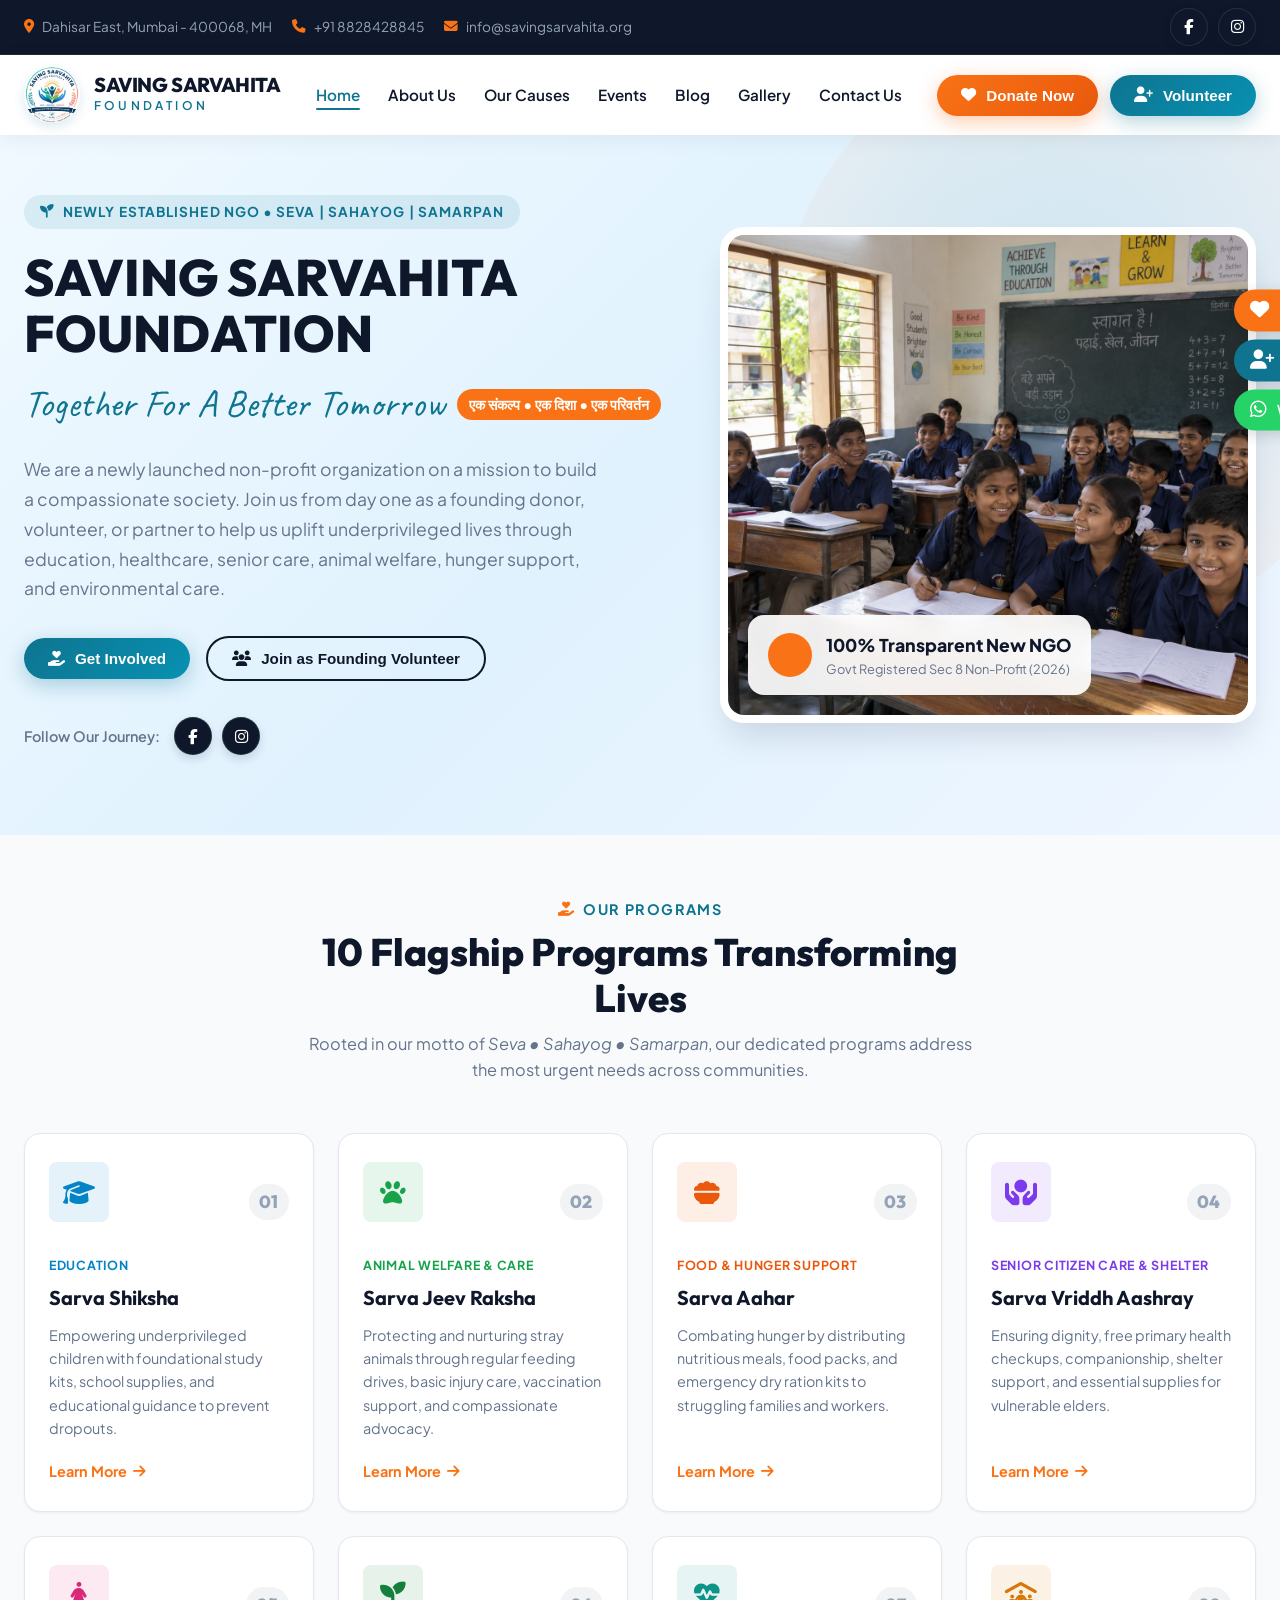
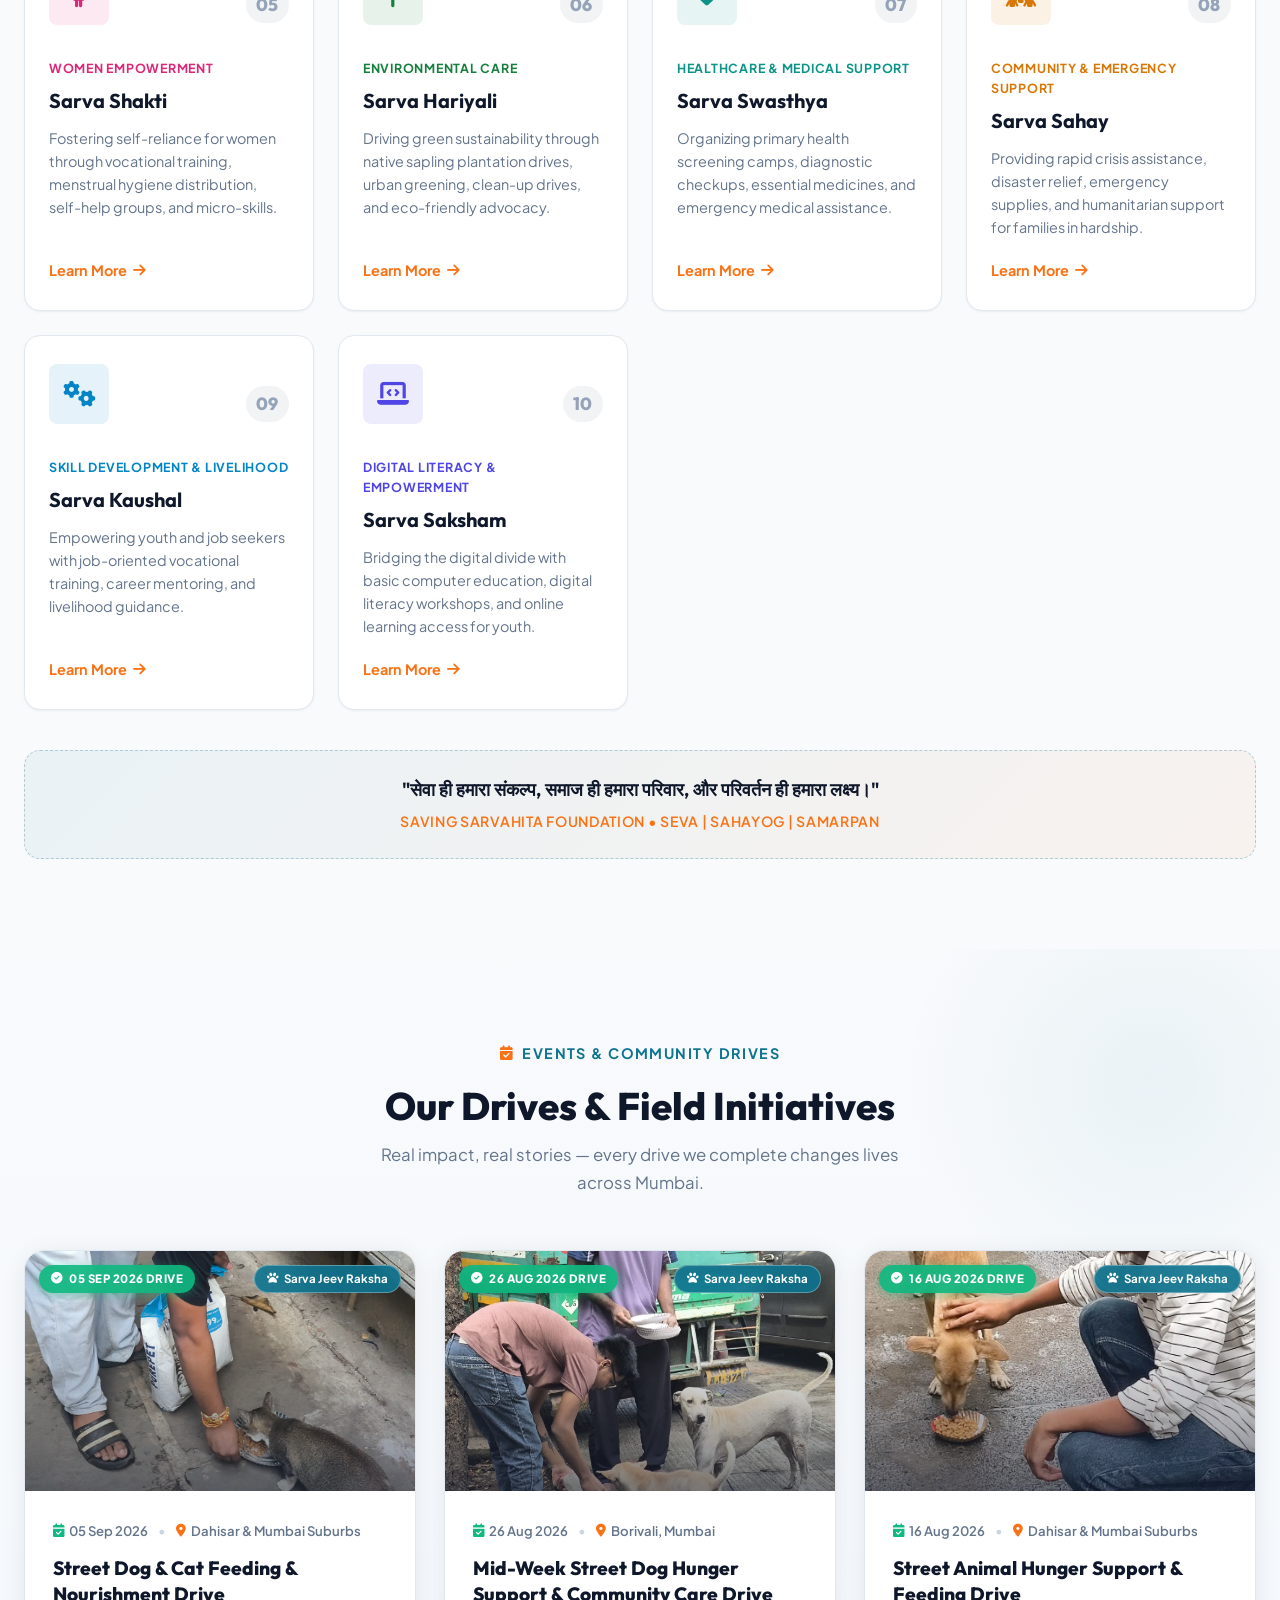
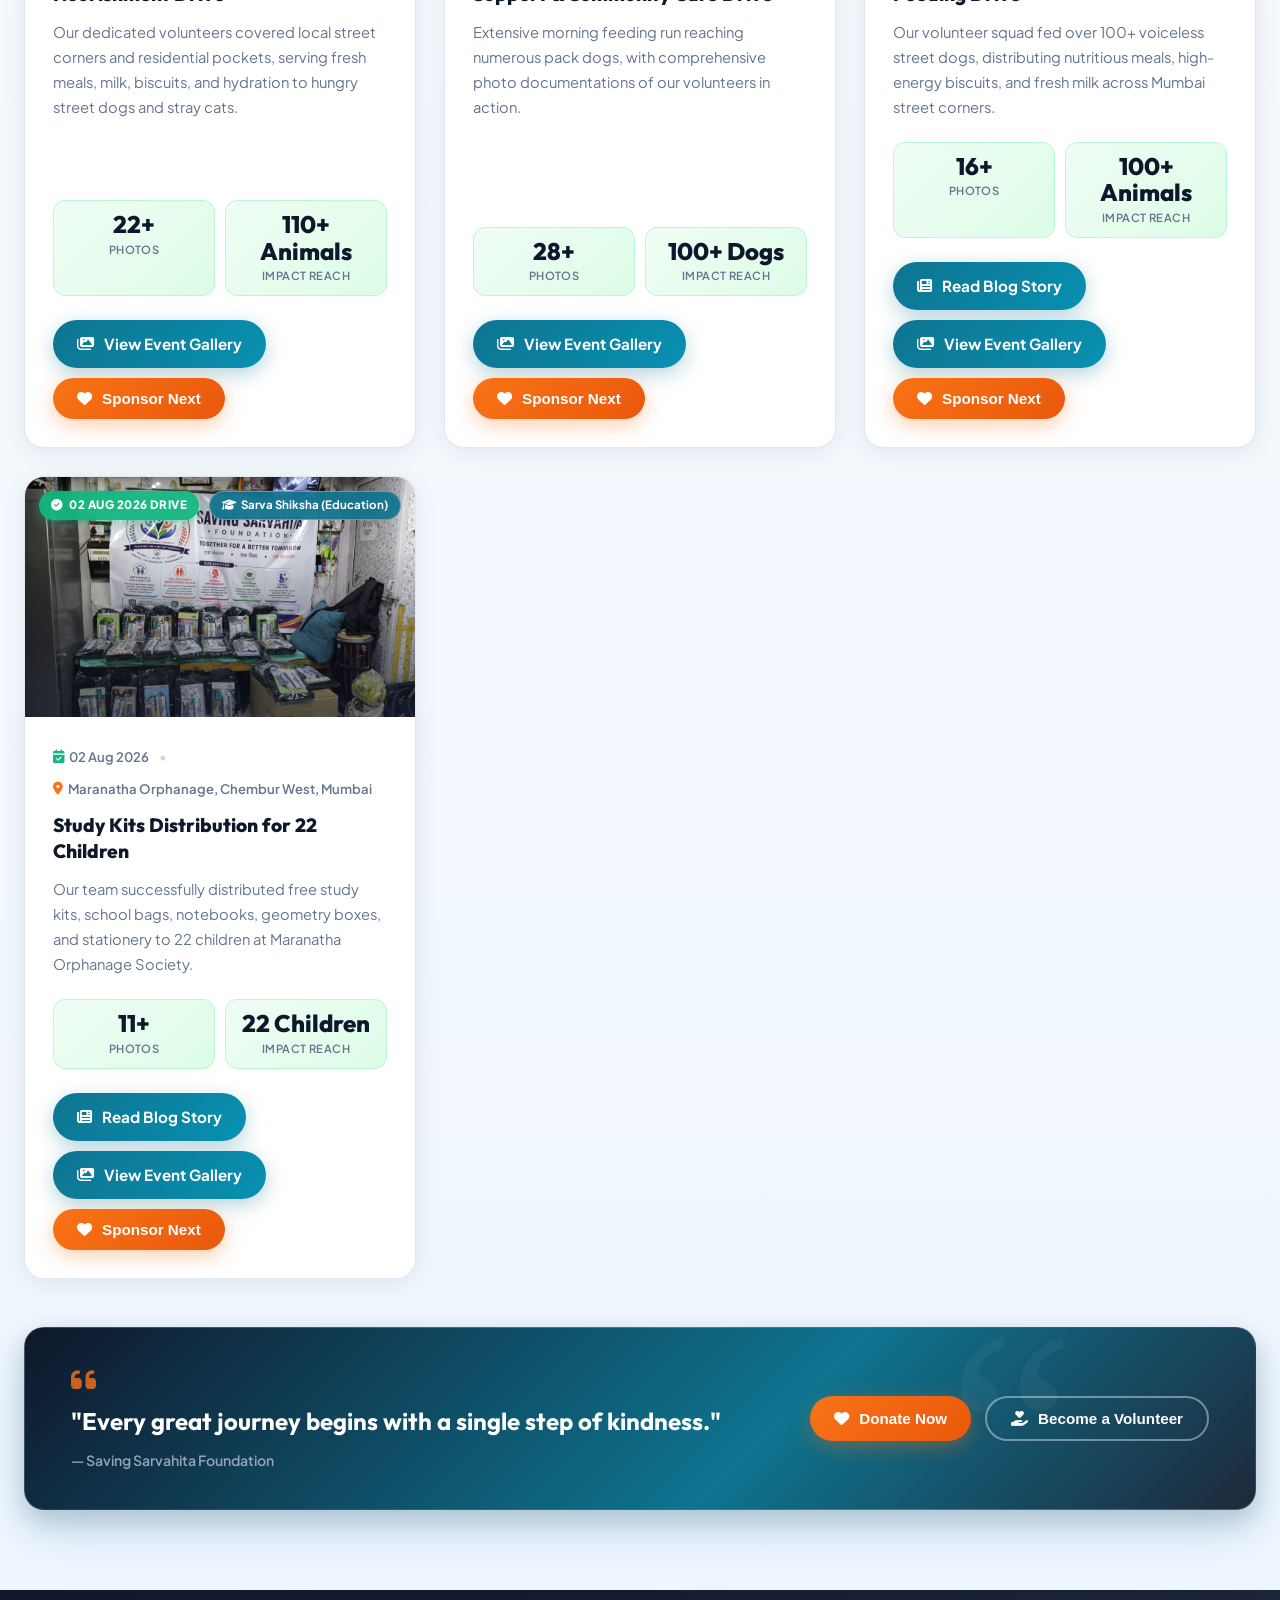
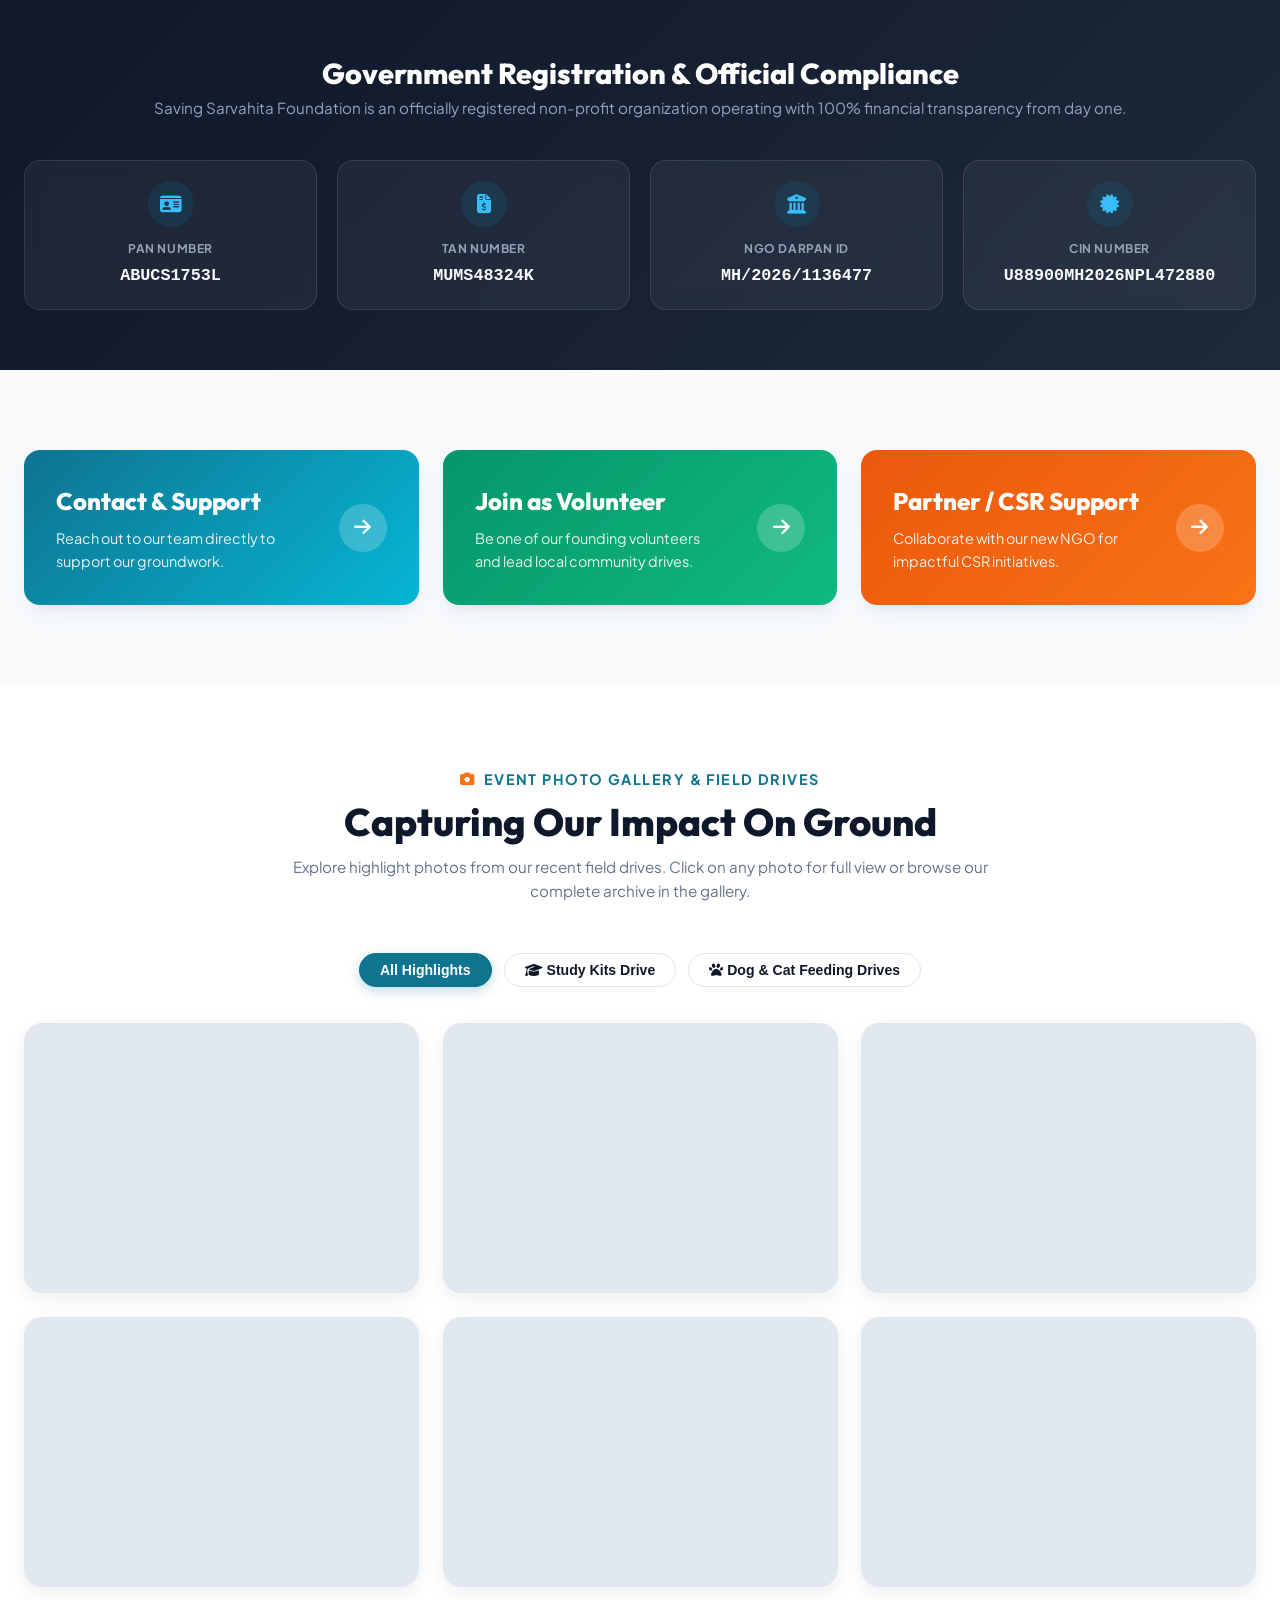
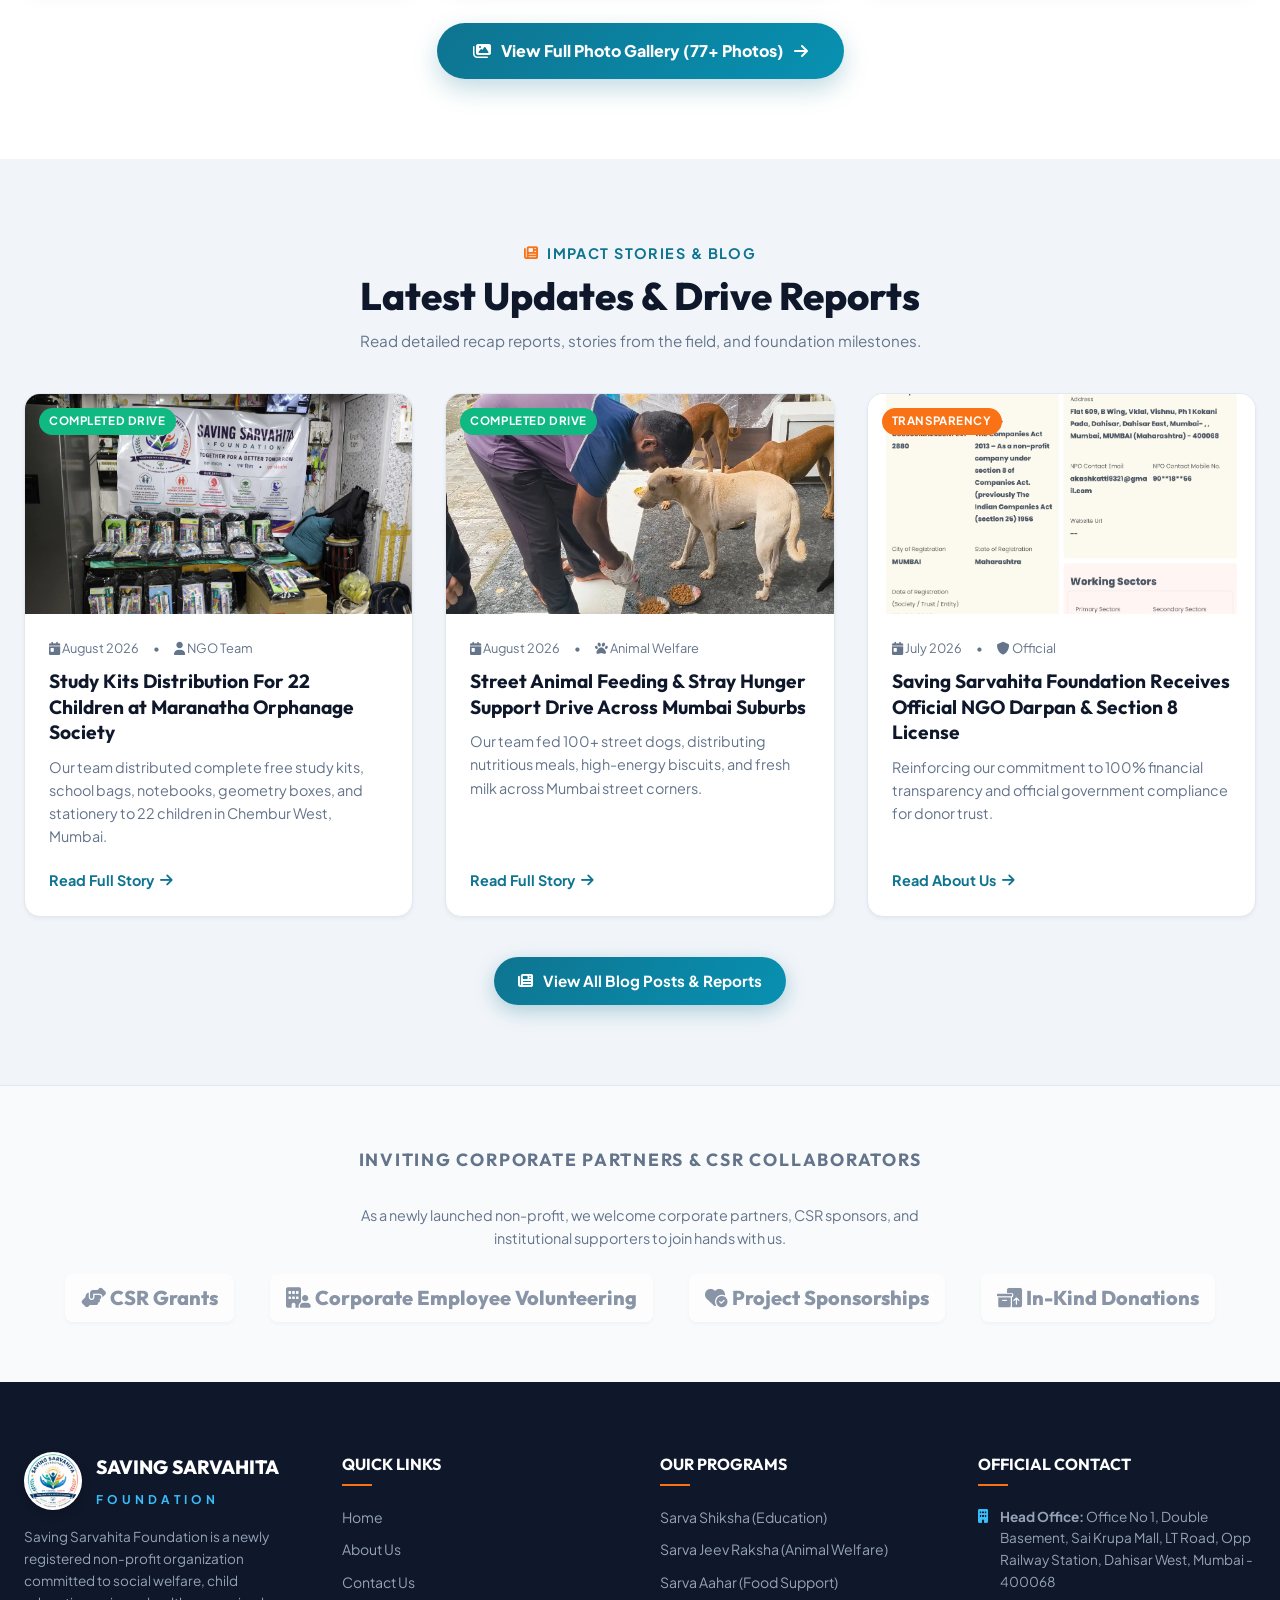
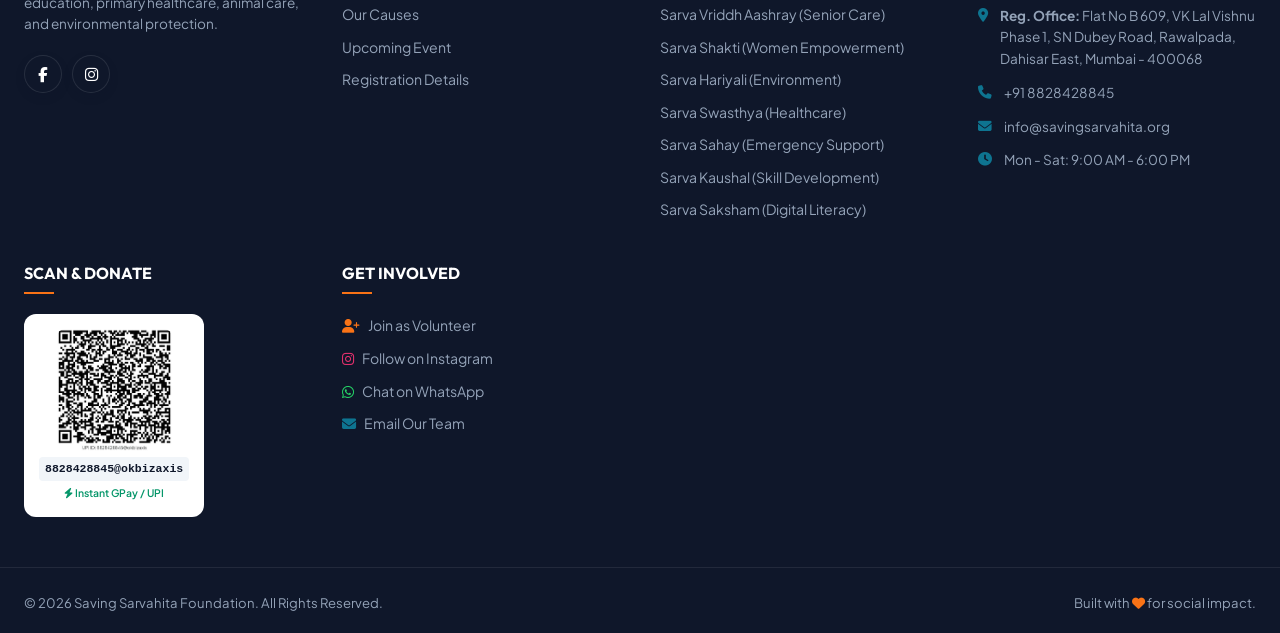
==== commit 1c8c0f5a: "Add Head Office address across website and documentation" ====
--- a/index.html
+++ b/index.html
@@ -668,7 +668,7 @@
           <img src="assets/events/26-08-26 Dog Feeding/IMG_20260826_081626.webp" alt="Mid-Week Street Dog Feeding Drive" loading="lazy" decoding="async" onload="this.classList.add('loaded')">
           <div class="gallery-overlay">
             <h4>Mid-Week Dog Care Run</h4>
-            <p>26 Aug 2026 • Dahisar East, Mumbai</p>
+            <p>26 Aug 2026 • Borivali, Mumbai</p>
           </div>
         </div>
 
@@ -864,8 +864,12 @@
       <div>
         <h4 class="footer-col-title">OFFICIAL CONTACT</h4>
         <div class="footer-contact-item">
+          <i class="fa-solid fa-building" style="color: #38BDF8;"></i>
+          <span><strong>Head Office:</strong> Office No 1, Double Basement, Sai Krupa Mall, LT Road, Opp Railway Station, Dahisar West, Mumbai - 400068</span>
+        </div>
+        <div class="footer-contact-item">
           <i class="fa-solid fa-location-dot"></i>
-          <span>Flat No B 609, VK Lal Vishnu Phase 1, SN Dubey Road, Rawalpada, Dahisar East, Mumbai - 400068, Maharashtra</span>
+          <span><strong>Reg. Office:</strong> Flat No B 609, VK Lal Vishnu Phase 1, SN Dubey Road, Rawalpada, Dahisar East, Mumbai - 400068</span>
         </div>
         <div class="footer-contact-item">
           <i class="fa-solid fa-phone"></i>
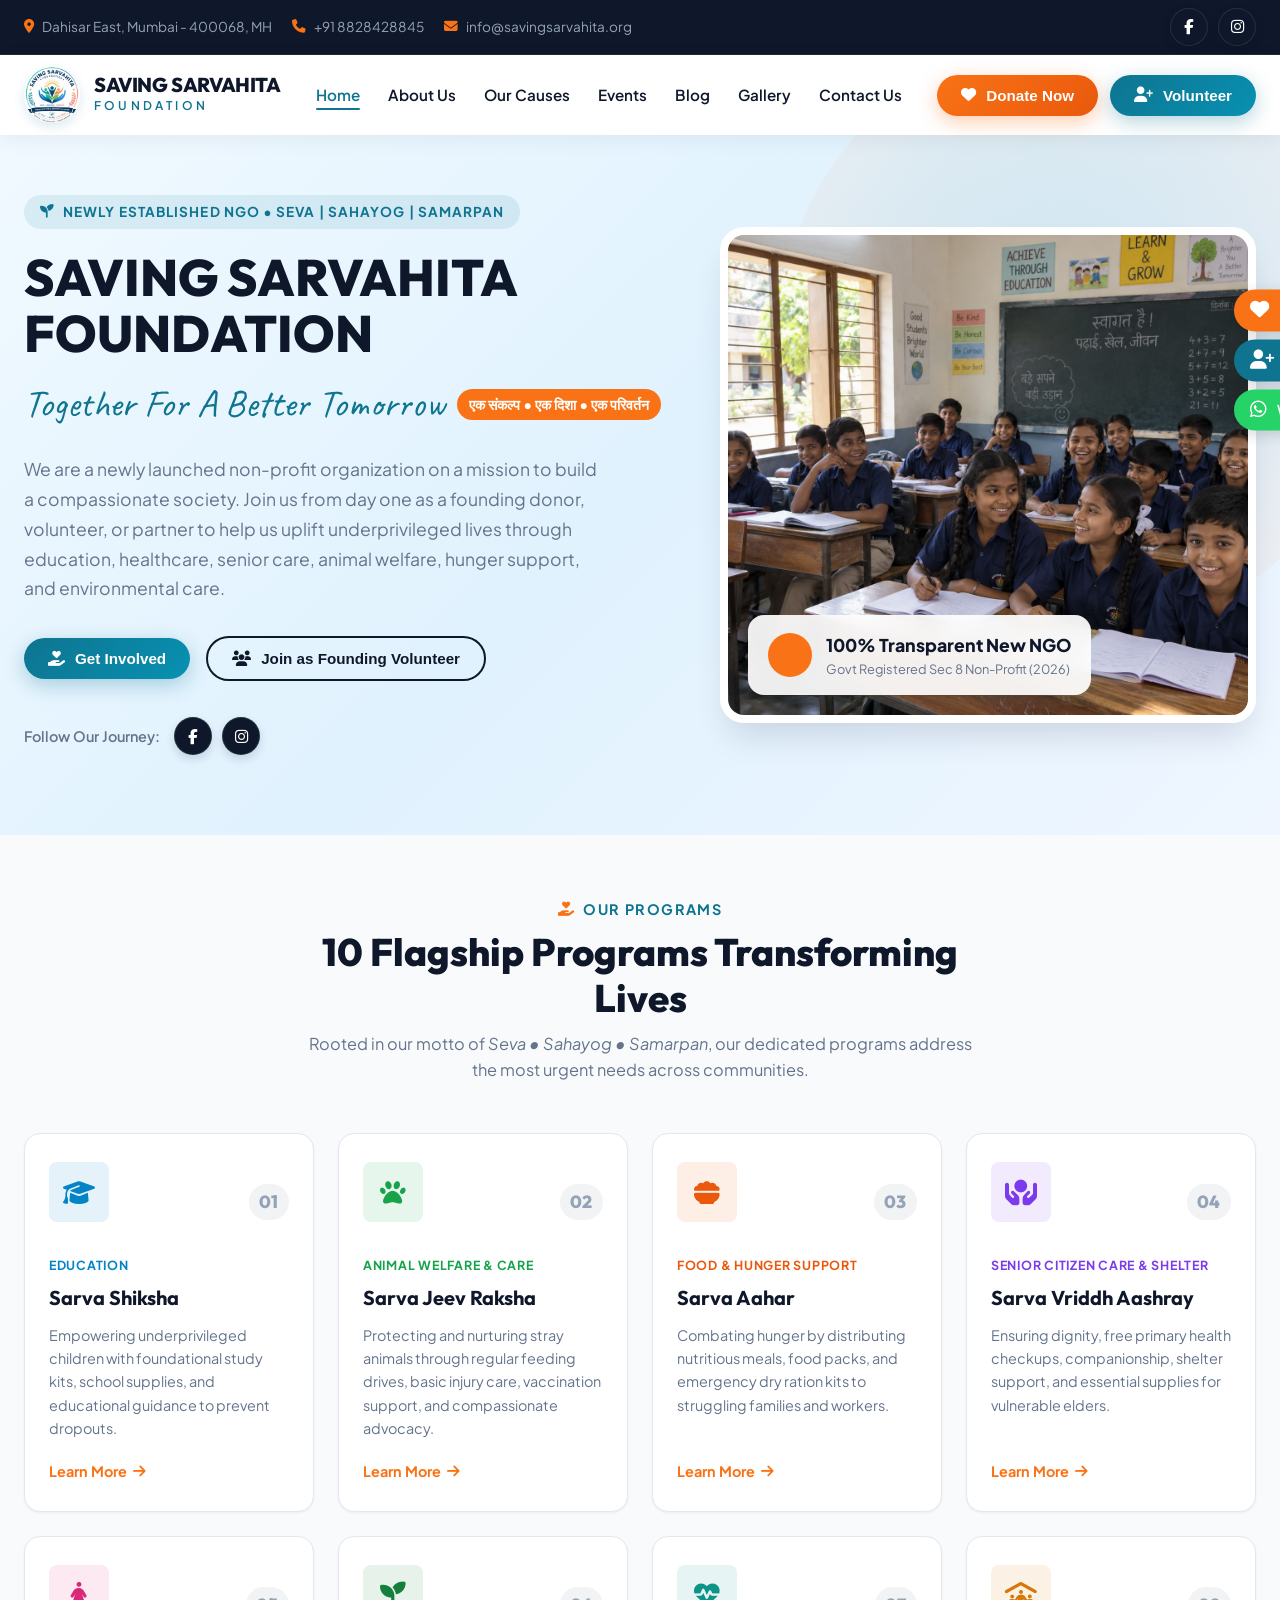
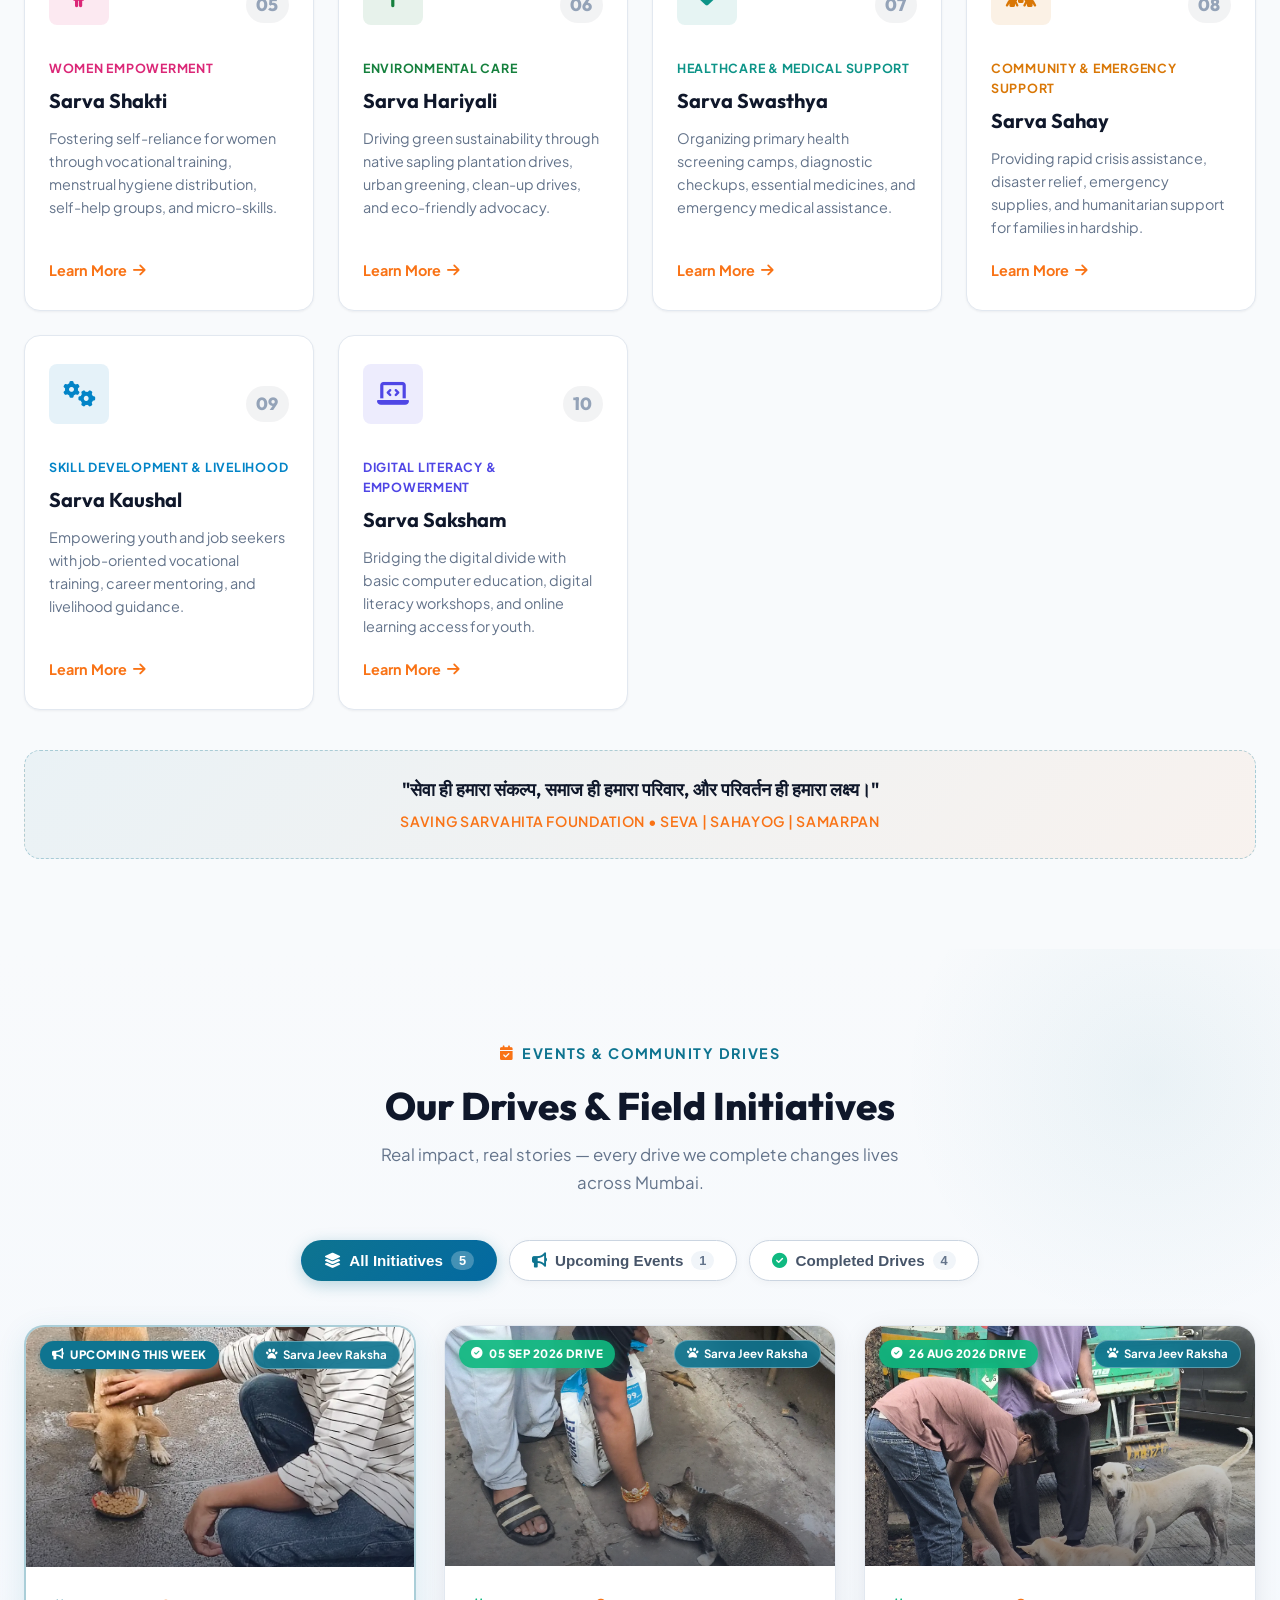
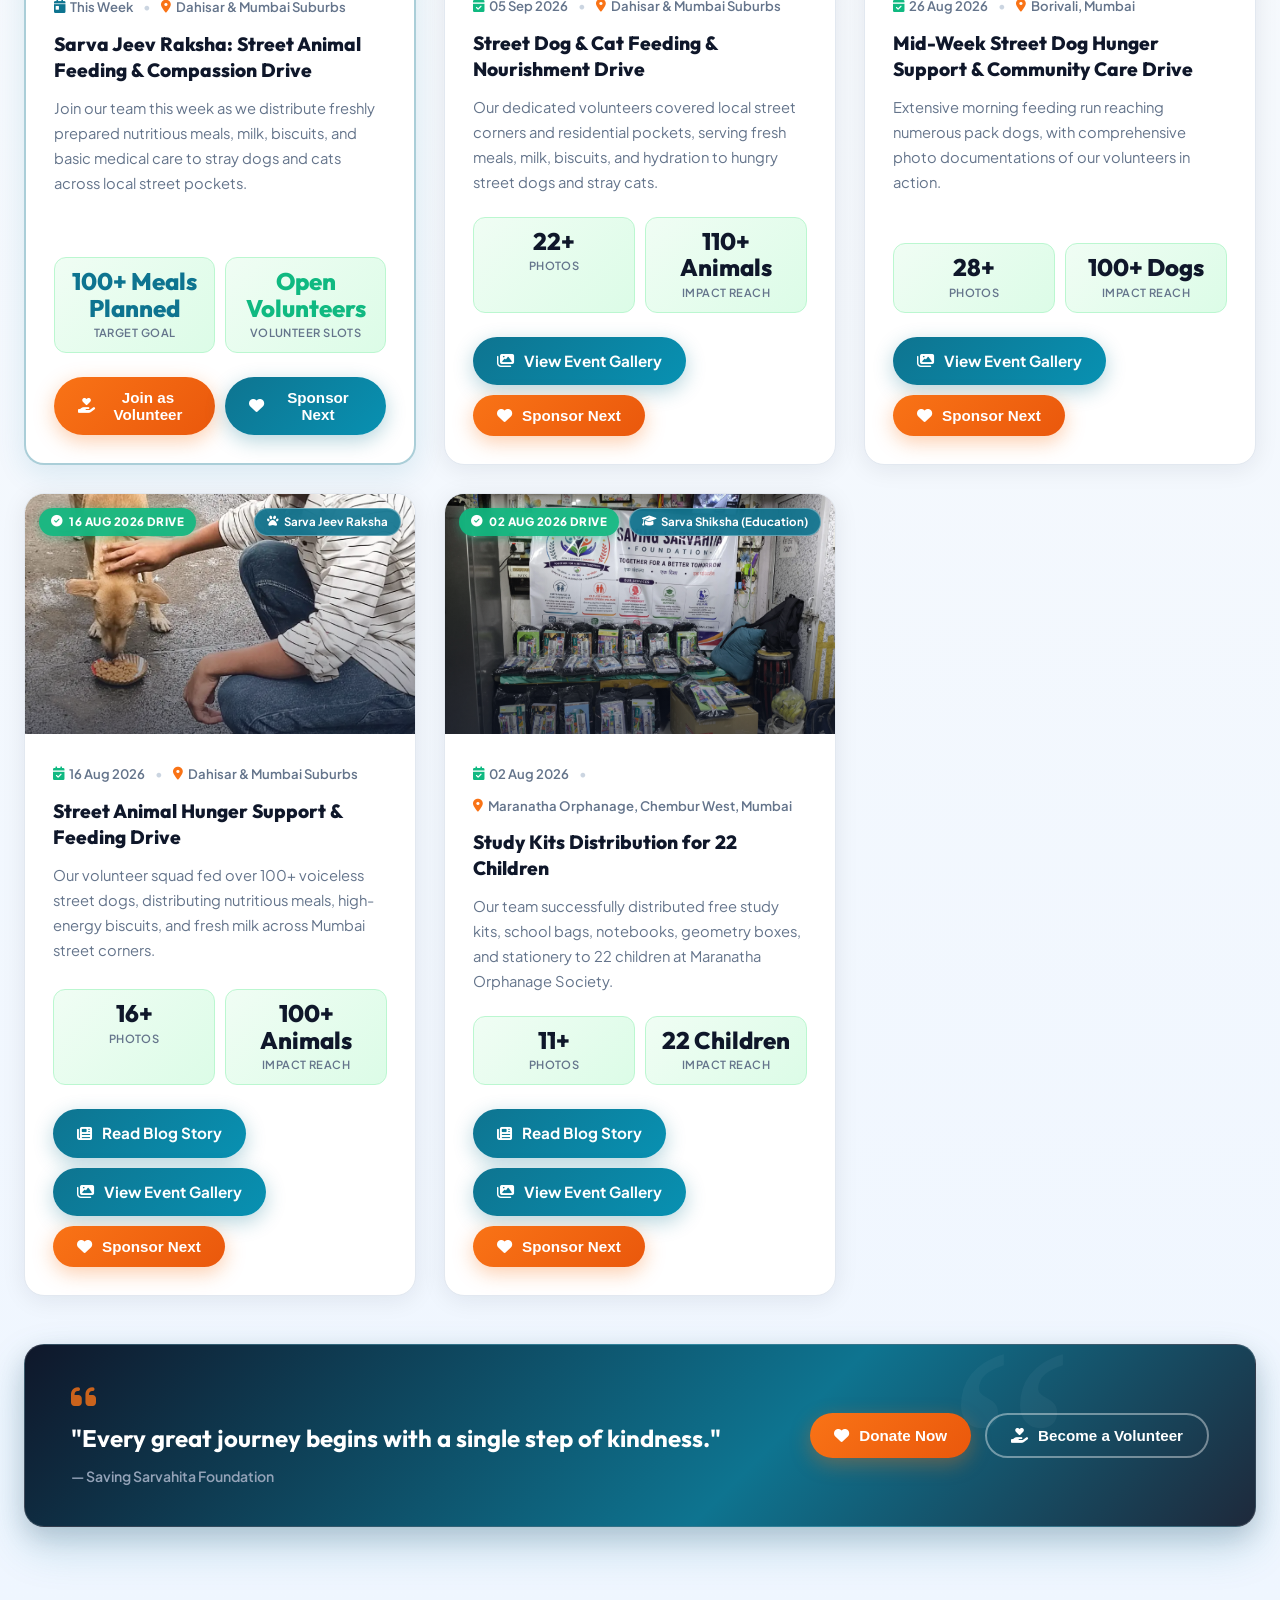
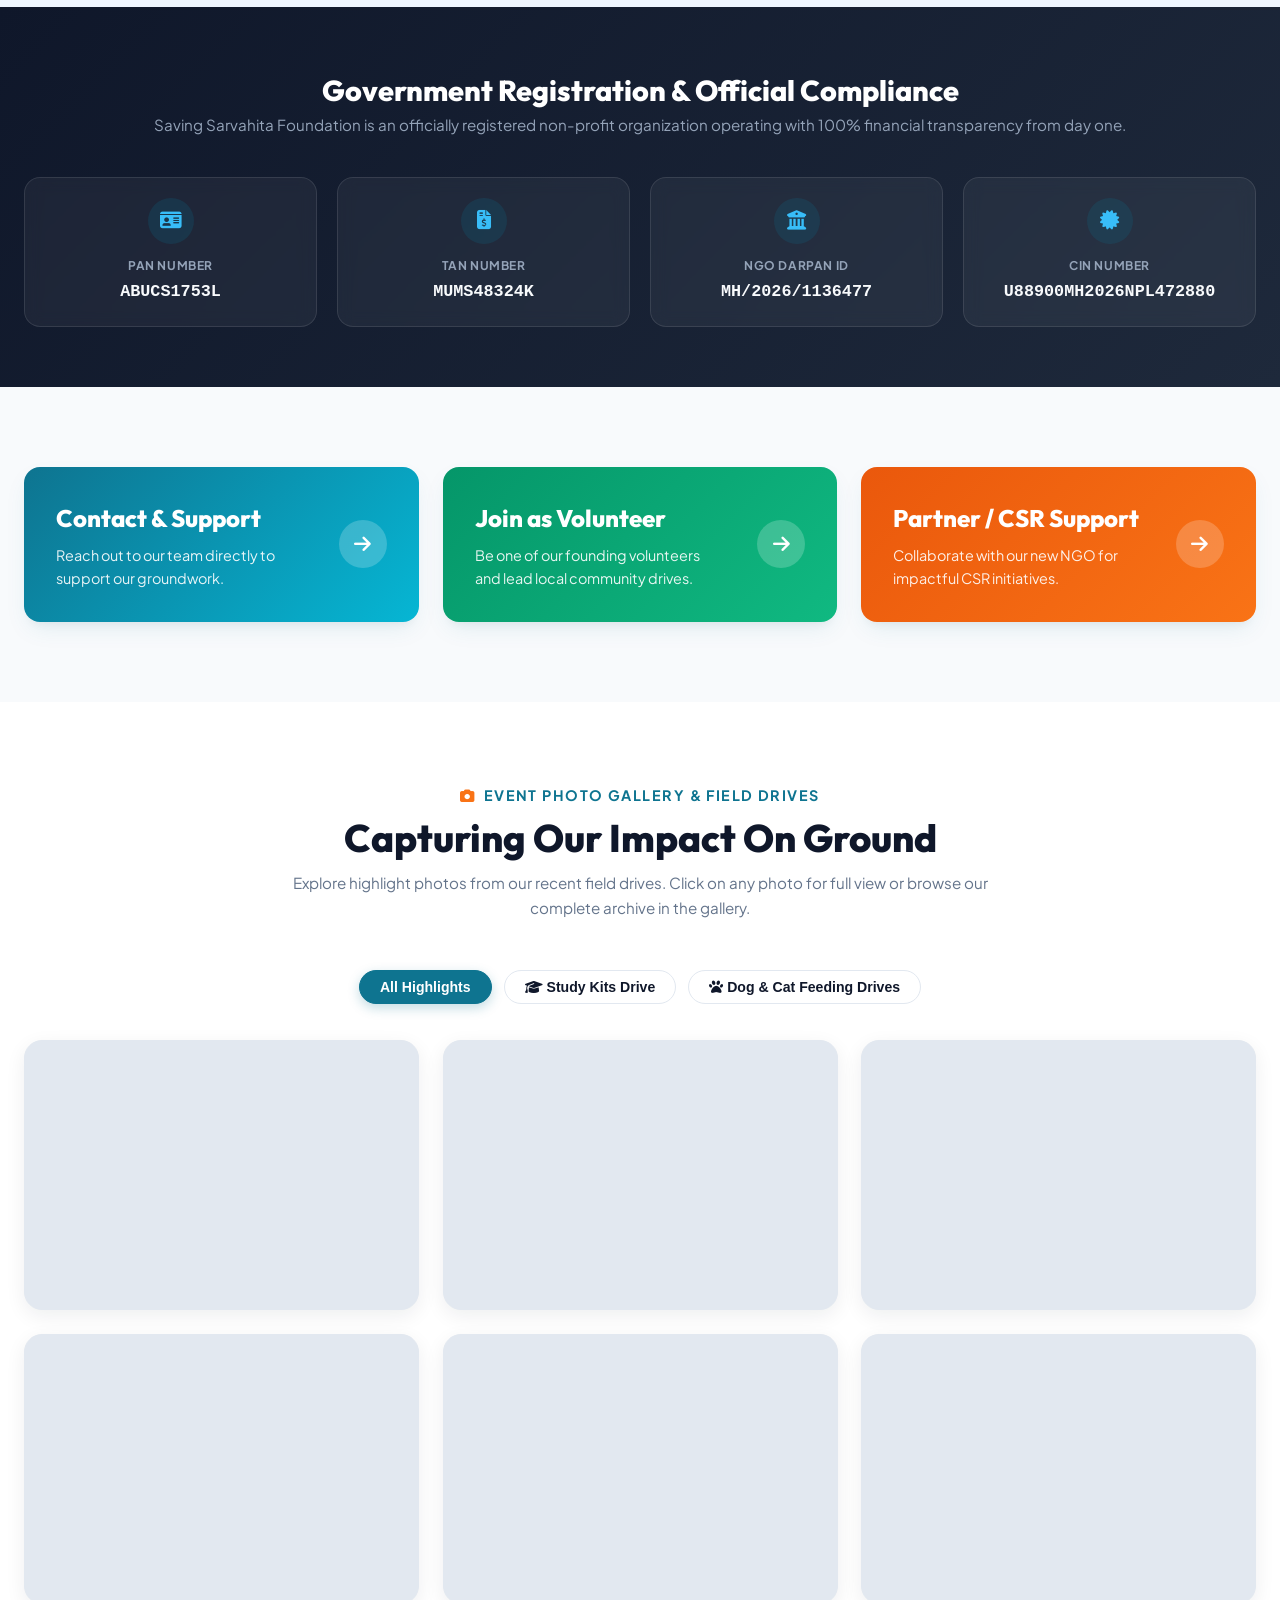
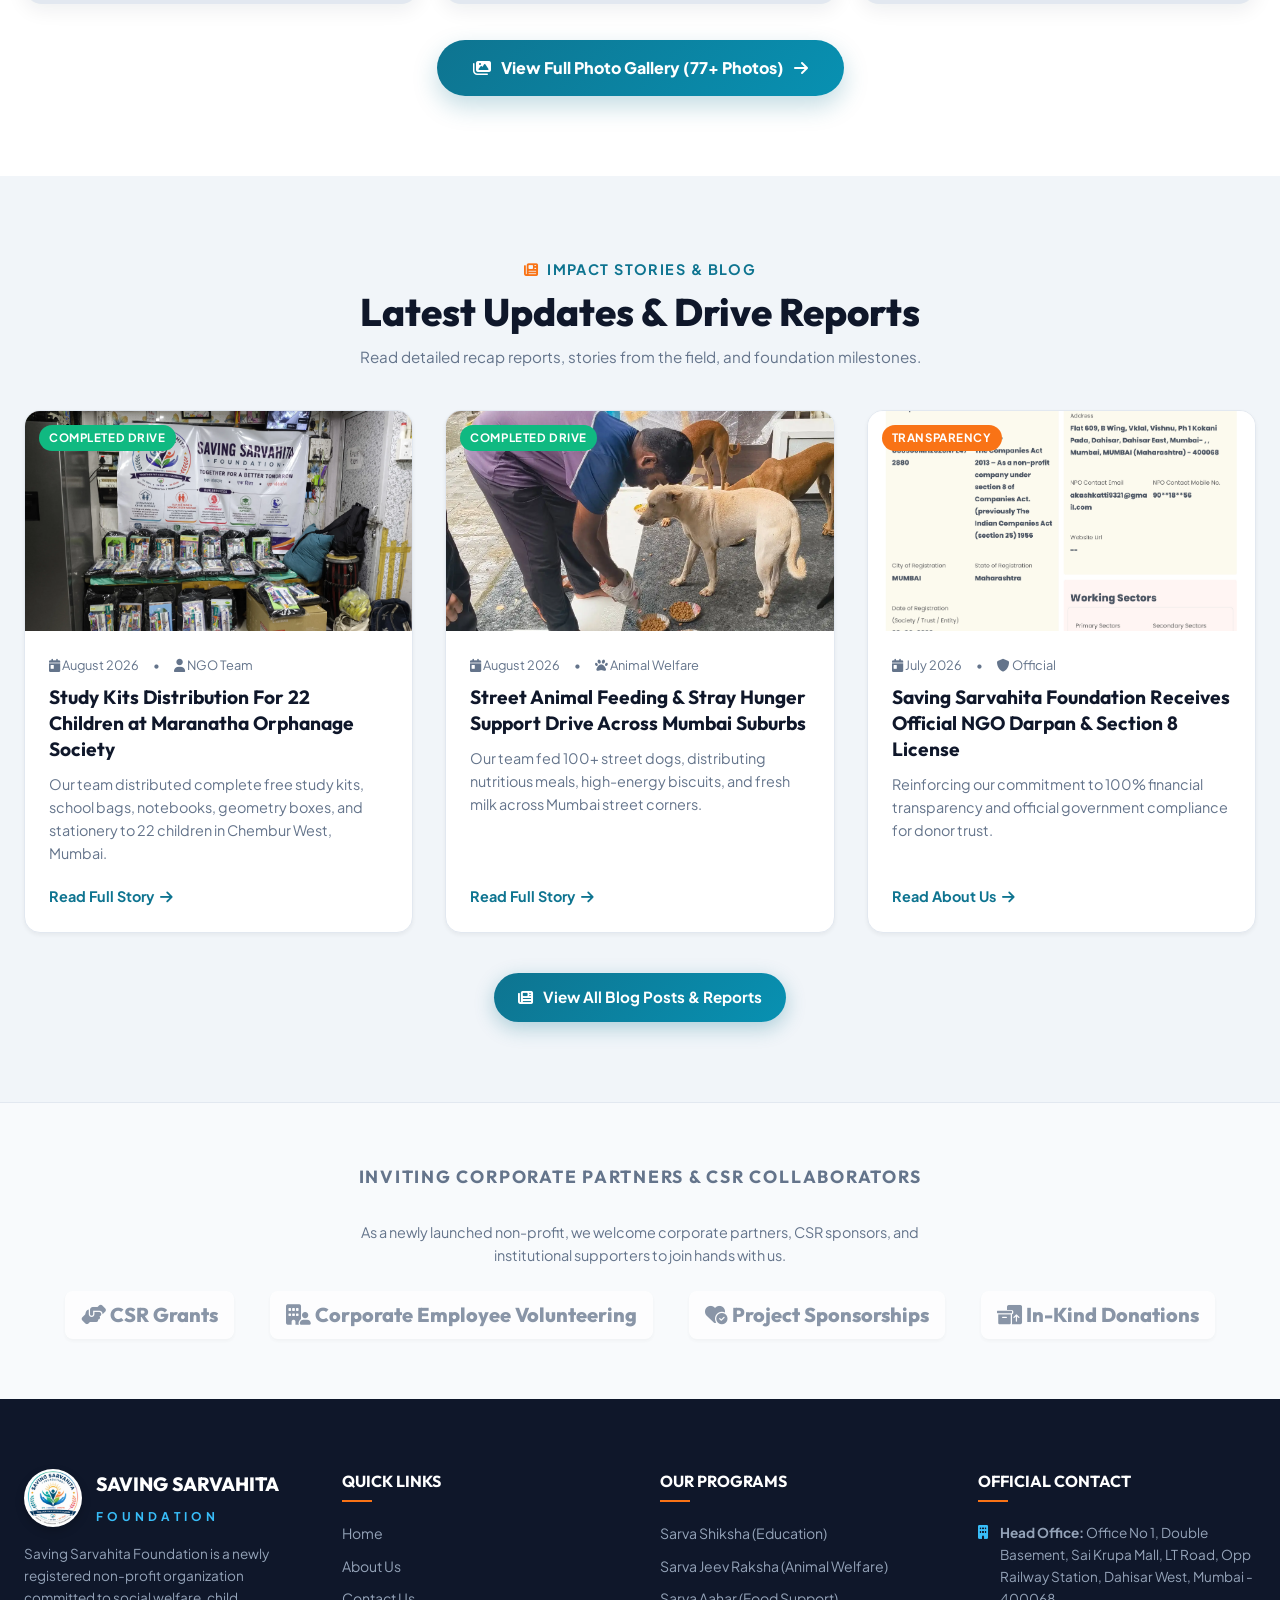
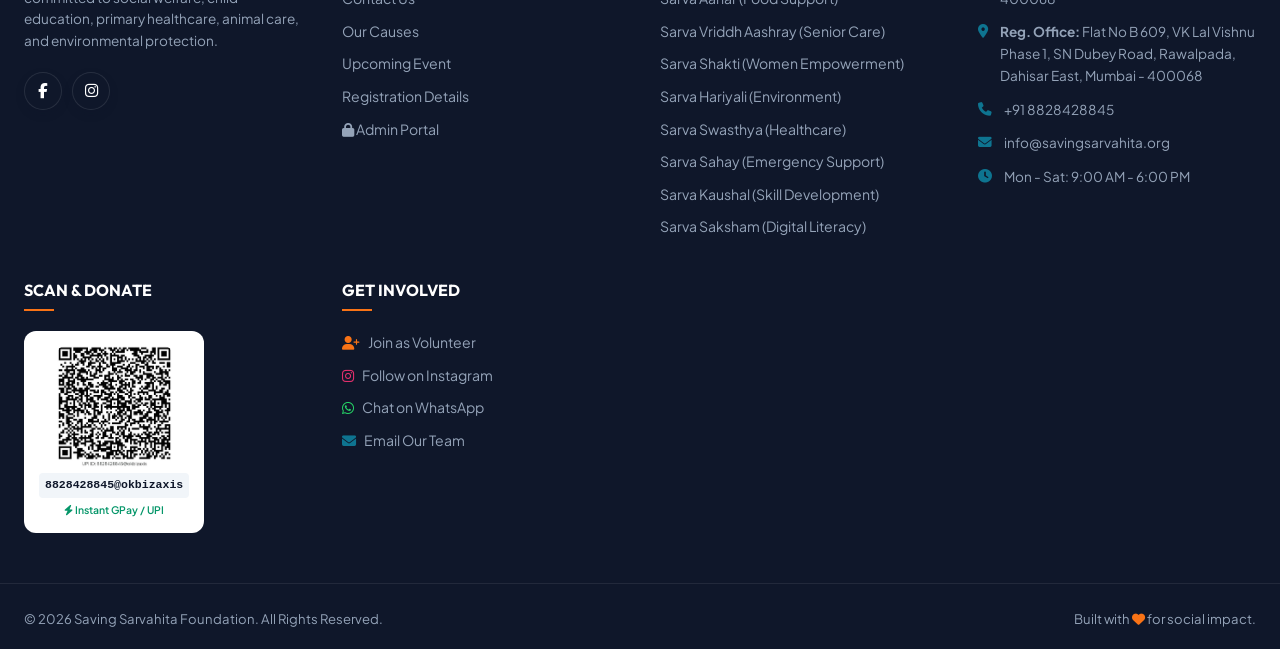
==== commit 235d20c0: "feat: add password-protected admin portal with event, upcoming campaigns, and gallery management" ====
--- a/index.html
+++ b/index.html
@@ -336,6 +336,19 @@
         <p class="events-header-sub">Real impact, real stories — every drive we complete changes lives across Mumbai.</p>
       </div>
 
+      <!-- Two Distinct Tabs: Upcoming vs Completed Drives -->
+      <div class="events-nav-tabs" id="eventsFilterTabs">
+        <button type="button" class="events-tab-pill active" data-filter="all">
+          <i class="fa-solid fa-layer-group"></i> All Initiatives <span class="pill-count" id="countAllEvents">5</span>
+        </button>
+        <button type="button" class="events-tab-pill" data-filter="upcoming">
+          <i class="fa-solid fa-bullhorn" style="color: #0E7490;"></i> Upcoming Events <span class="pill-count" id="countUpcomingEvents">1</span>
+        </button>
+        <button type="button" class="events-tab-pill" data-filter="completed">
+          <i class="fa-solid fa-circle-check" style="color: #10B981;"></i> Completed Drives <span class="pill-count" id="countCompletedEvents">4</span>
+        </button>
+      </div>
+
       <!-- Event Cards Grid -->
       <div class="events-premium-grid">
 
@@ -842,6 +855,7 @@
           <a href="#causes">Our Causes</a>
           <a href="#campaigns">Upcoming Event</a>
           <a href="#credentials">Registration Details</a>
+          <a href="admin.html" style="color: #94A3B8;"><i class="fa-solid fa-lock"></i> Admin Portal</a>
         </div>
       </div>
 
@@ -1038,6 +1052,7 @@
 
   <!-- JavaScript -->
   <script src="assets/events/events-data.js"></script>
+  <script src="assets/events/events-store.js"></script>
   <script src="script.js"></script>
 </body>
 </html>
--- a/style.css
+++ b/style.css
@@ -2401,6 +2401,57 @@
   line-height: 1.7;
 }
 
+/* Two distinct tabs for Upcoming vs Completed Initiatives */
+.events-nav-tabs {
+  display: flex;
+  align-items: center;
+  justify-content: center;
+  gap: 12px;
+  margin: -10px auto 44px;
+  flex-wrap: wrap;
+}
+
+.events-tab-pill {
+  display: inline-flex;
+  align-items: center;
+  gap: 8px;
+  padding: 10px 22px;
+  border-radius: 50px;
+  font-size: 0.95rem;
+  font-weight: 700;
+  border: 1.5px solid #CBD5E1;
+  background: white;
+  color: #475569;
+  cursor: pointer;
+  transition: all 0.25s cubic-bezier(0.4, 0, 0.2, 1);
+  box-shadow: 0 2px 8px rgba(0,0,0,0.04);
+}
+
+.events-tab-pill:hover {
+  border-color: var(--primary-teal);
+  color: var(--primary-teal);
+  transform: translateY(-2px);
+}
+
+.events-tab-pill.active {
+  background: linear-gradient(135deg, #0E7490, #0369A1);
+  color: white;
+  border-color: transparent;
+  box-shadow: 0 4px 16px rgba(14, 116, 144, 0.28);
+}
+
+.events-tab-pill .pill-count {
+  background: rgba(255, 255, 255, 0.25);
+  padding: 2px 8px;
+  border-radius: 12px;
+  font-size: 0.8rem;
+}
+
+.events-tab-pill:not(.active) .pill-count {
+  background: #F1F5F9;
+  color: #64748B;
+}
+
 .events-premium-grid {
   display: grid;
   grid-template-columns: repeat(auto-fit, minmax(340px, 1fr));
